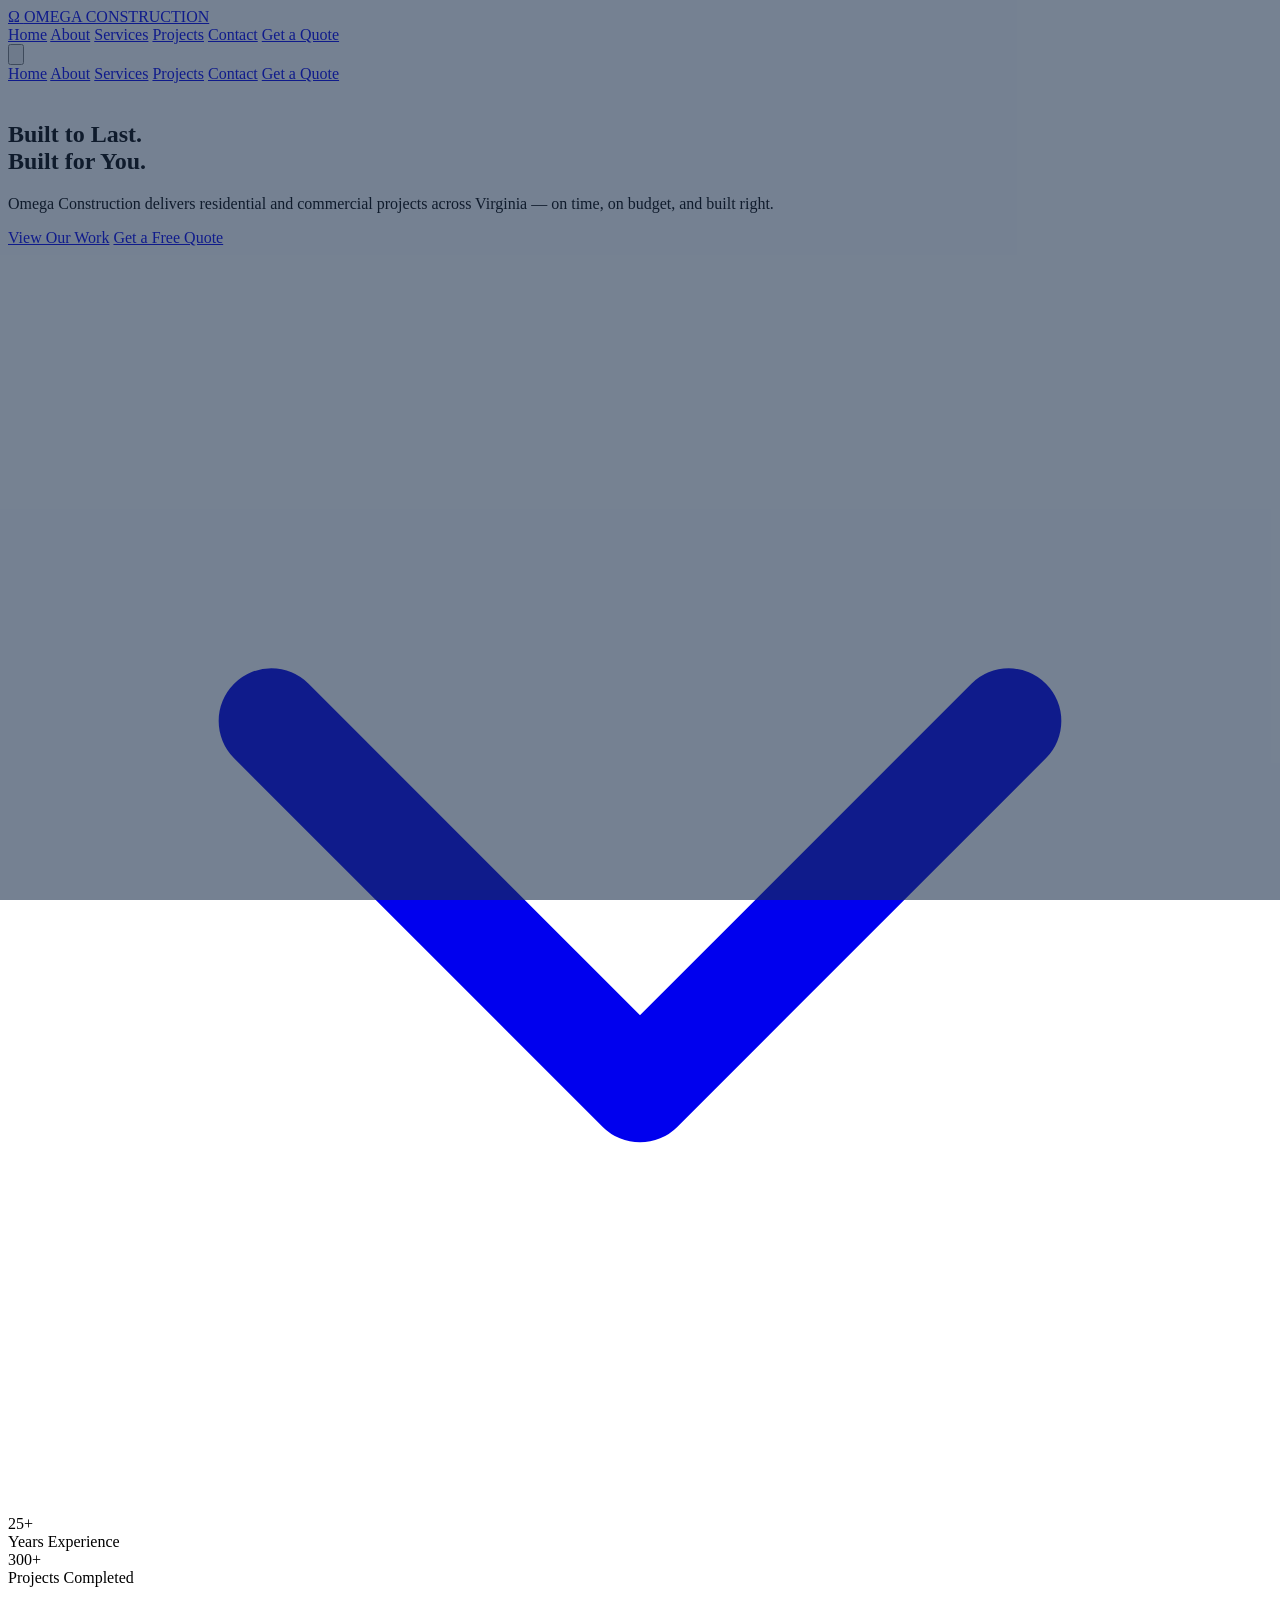
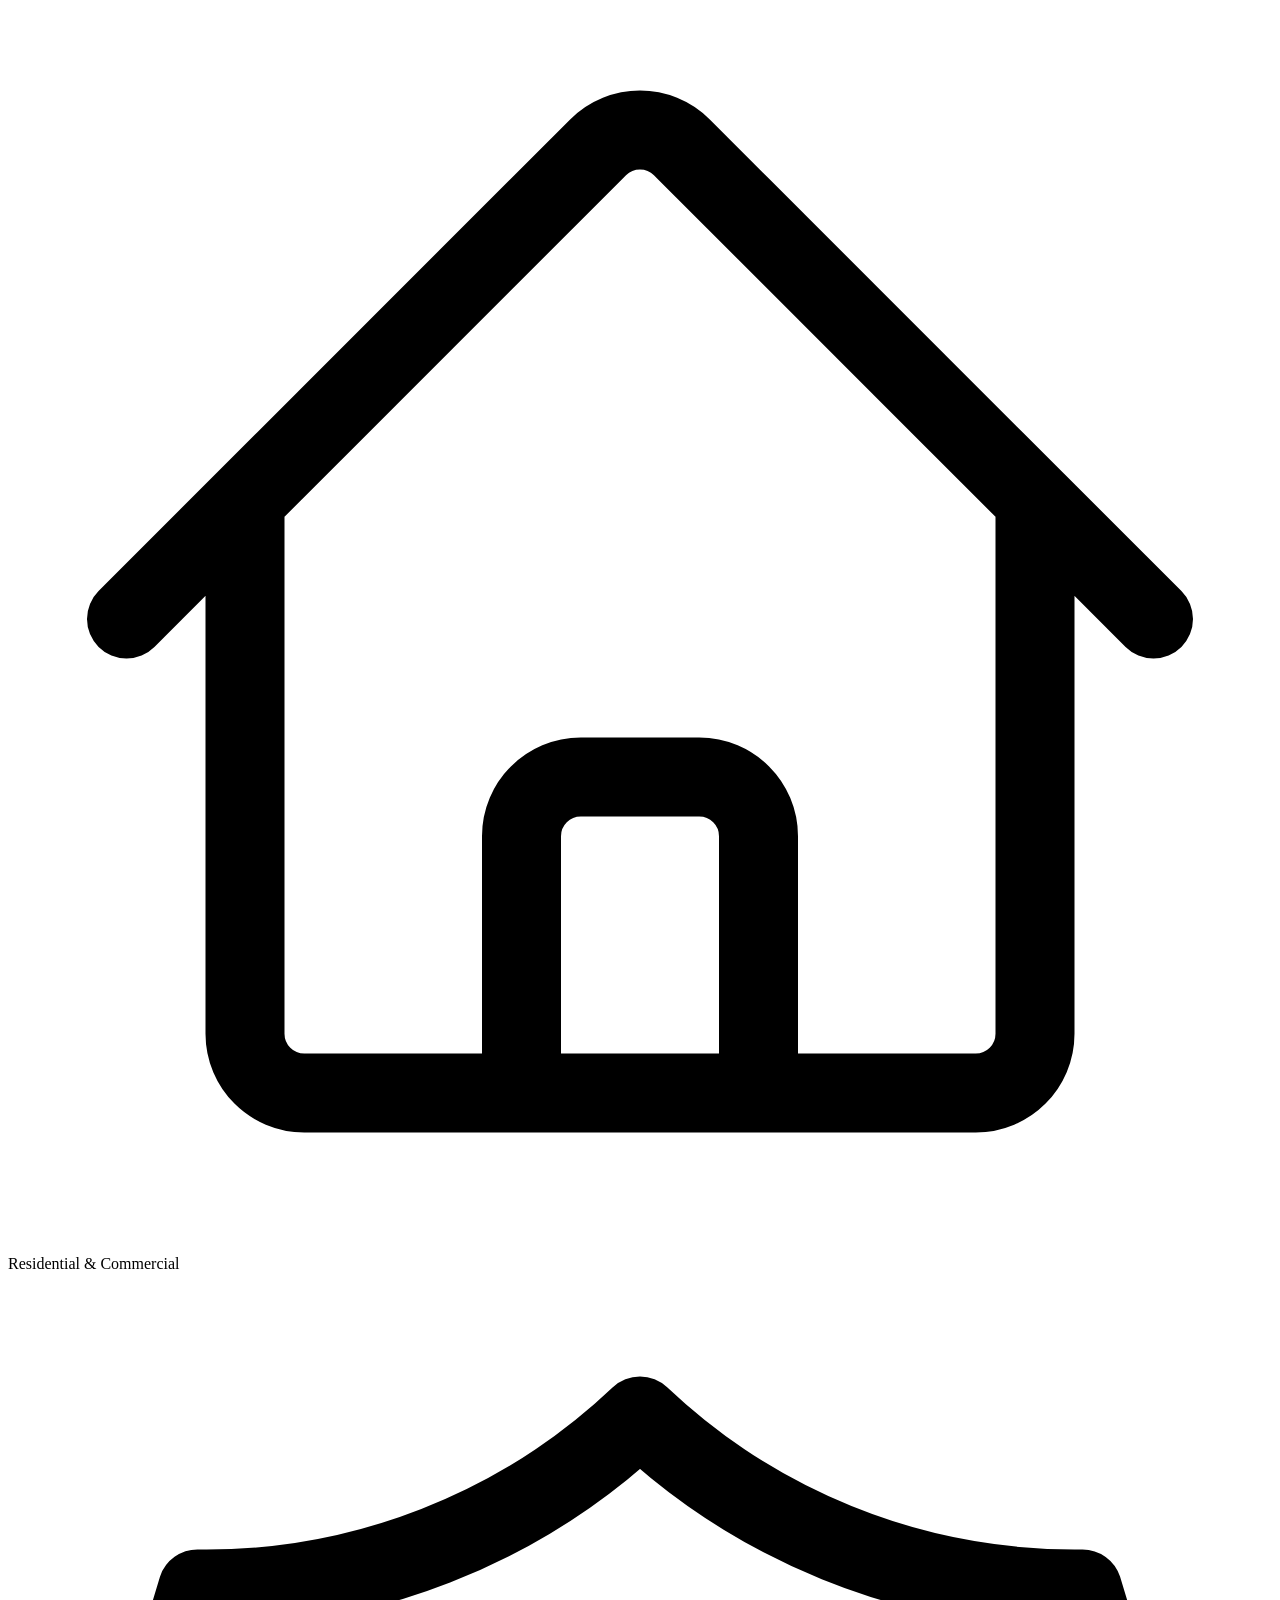
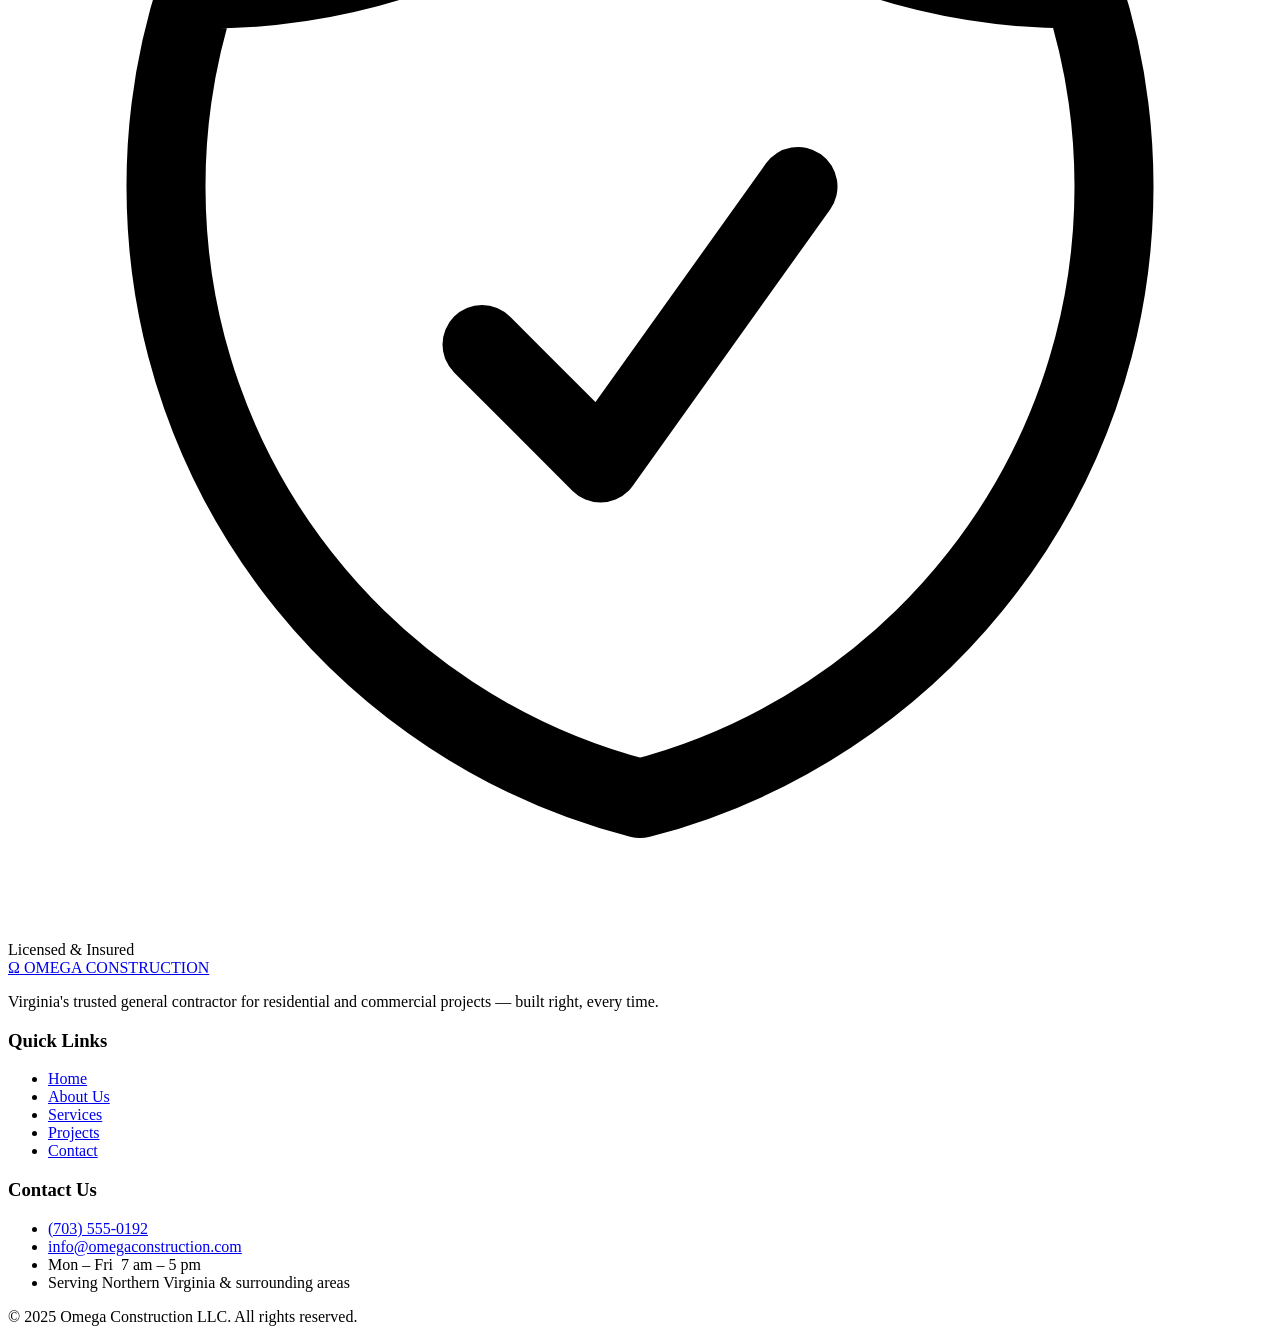
==== index.html @ 31f80aa1 "feat: US-003 - Home page Hero & Trust Bar sections" ====
<!DOCTYPE html>
<html lang="en">
<head>
  <meta charset="UTF-8" />
  <meta name="viewport" content="width=device-width, initial-scale=1.0" />
  <title>Omega Construction | Virginia's Trusted General Contractor</title>

  <!-- Google Fonts -->
  <link rel="preconnect" href="https://fonts.googleapis.com" />
  <link rel="preconnect" href="https://fonts.gstatic.com" crossorigin />
  <link
    href="https://fonts.googleapis.com/css2?family=Playfair+Display:wght@400;600;700&family=Inter:wght@300;400;500;600&display=swap"
    rel="stylesheet"
  />

  <!-- Tailwind CSS CDN with brand config -->
  <script>
    tailwind.config = {
      theme: {
        extend: {
          colors: {
            navy:  '#1A2E4A',
            amber: '#C8963E',
            cream: '#F7F4EF',
            slate: '#64748B',
          },
          fontFamily: {
            serif:  ['"Playfair Display"', 'Georgia', 'serif'],
            sans:   ['Inter', 'system-ui', 'sans-serif'],
          },
        },
      },
    };
  </script>
  <script src="https://cdn.tailwindcss.com"></script>

  <!-- Custom CSS -->
  <link rel="stylesheet" href="./assets/css/custom.css" />
</head>
<body class="font-sans text-navy bg-white">

  <!-- ═══════════════════════════════════════════════════════════ NAV ══ -->
  <nav
    id="main-nav"
    class="fixed top-0 left-0 right-0 z-50 transition-colors duration-300 bg-navy"
  >
    <div class="max-w-7xl mx-auto px-6">
      <div class="flex items-center justify-between h-16">

        <!-- Logo -->
        <a href="./index.html" class="flex items-center gap-2 text-white font-serif font-bold text-xl tracking-wide">
          <span class="text-amber text-2xl leading-none">Ω</span>
          <span>OMEGA CONSTRUCTION</span>
        </a>

        <!-- Desktop Nav Links -->
        <div class="hidden md:flex items-center gap-8">
          <a href="./index.html"    class="text-amber border-b-2 border-amber pb-0.5 font-medium text-sm uppercase tracking-wider">Home</a>
          <a href="./about.html"    class="text-white hover:text-amber transition-colors text-sm uppercase tracking-wider font-medium">About</a>
          <a href="./services.html" class="text-white hover:text-amber transition-colors text-sm uppercase tracking-wider font-medium">Services</a>
          <a href="./projects.html" class="text-white hover:text-amber transition-colors text-sm uppercase tracking-wider font-medium">Projects</a>
          <a href="./contact.html"  class="text-white hover:text-amber transition-colors text-sm uppercase tracking-wider font-medium">Contact</a>
          <a
            href="./contact.html"
            class="ml-2 bg-amber hover:bg-amber/90 text-white text-sm font-semibold uppercase tracking-wider px-5 py-2.5 rounded transition-colors"
          >Get a Quote</a>
        </div>

        <!-- Mobile Hamburger -->
        <button
          id="nav-toggle"
          class="md:hidden text-white p-2 focus:outline-none"
          aria-label="Toggle navigation"
          aria-expanded="false"
        >
          <svg class="w-6 h-6" fill="none" stroke="currentColor" stroke-width="2" viewBox="0 0 24 24">
            <path stroke-linecap="round" stroke-linejoin="round" d="M4 6h16M4 12h16M4 18h16" />
          </svg>
        </button>

      </div>
    </div>

    <!-- Mobile Menu -->
    <div id="nav-mobile-menu" class="hidden md:hidden bg-navy border-t border-white/10">
      <div class="px-6 py-4 flex flex-col gap-4">
        <a href="./index.html"    class="text-amber font-medium text-sm uppercase tracking-wider">Home</a>
        <a href="./about.html"    class="text-white hover:text-amber transition-colors text-sm uppercase tracking-wider font-medium">About</a>
        <a href="./services.html" class="text-white hover:text-amber transition-colors text-sm uppercase tracking-wider font-medium">Services</a>
        <a href="./projects.html" class="text-white hover:text-amber transition-colors text-sm uppercase tracking-wider font-medium">Projects</a>
        <a href="./contact.html"  class="text-white hover:text-amber transition-colors text-sm uppercase tracking-wider font-medium">Contact</a>
        <a
          href="./contact.html"
          class="bg-amber hover:bg-amber/90 text-white text-sm font-semibold uppercase tracking-wider px-5 py-2.5 rounded text-center transition-colors"
        >Get a Quote</a>
      </div>
    </div>
  </nav>
  <!-- ══════════════════════════════════════════════════ END NAV ══════ -->


  <!-- ══════════════════════════════════════════════════ MAIN ═════════ -->
  <main>

    <!-- ═══════════════════════════════════════════════════ HERO ═══════ -->
    <section class="relative min-h-screen flex flex-col items-center justify-center text-center overflow-hidden">

      <!-- Background Image -->
      <img
        src="https://placehold.co/1920x1080/1A2E4A/C8963E?text=Omega+Construction"
        alt=""
        aria-hidden="true"
        class="absolute inset-0 w-full h-full object-cover"
      />

      <!-- Navy overlay at 60% -->
      <div class="hero-overlay"></div>

      <!-- Hero Content -->
      <div class="relative z-10 max-w-4xl mx-auto px-6 py-20 pt-32">
        <h1 class="font-serif text-5xl md:text-7xl font-bold text-white leading-tight mb-6">
          Built to Last.<br />Built for You.
        </h1>
        <p class="text-white/80 text-lg md:text-xl max-w-2xl mx-auto mb-10 font-sans leading-relaxed">
          Omega Construction delivers residential and commercial projects across Virginia — on time, on budget, and built right.
        </p>

        <!-- CTA Buttons -->
        <div class="flex flex-col sm:flex-row items-center justify-center gap-4">
          <a
            href="./projects.html"
            class="bg-amber hover:bg-amber/90 text-white font-semibold uppercase tracking-wider text-sm px-8 py-3.5 rounded transition-colors w-full sm:w-auto"
          >View Our Work</a>
          <a
            href="./contact.html"
            class="border-2 border-white text-white hover:bg-white hover:text-navy font-semibold uppercase tracking-wider text-sm px-8 py-3.5 rounded transition-colors w-full sm:w-auto"
          >Get a Free Quote</a>
        </div>
      </div>

      <!-- Animated scroll-down chevron -->
      <div class="absolute bottom-8 left-1/2 -translate-x-1/2 z-10 animate-bounce">
        <a href="#trust-bar" aria-label="Scroll down">
          <svg class="w-8 h-8 text-white/70" fill="none" stroke="currentColor" stroke-width="2" viewBox="0 0 24 24">
            <path stroke-linecap="round" stroke-linejoin="round" d="M19 9l-7 7-7-7" />
          </svg>
        </a>
      </div>
    </section>
    <!-- ════════════════════════════════════════════════ END HERO ══════ -->


    <!-- ═══════════════════════════════════════════ TRUST BAR ══════════ -->
    <section id="trust-bar" class="bg-cream py-14">
      <div class="max-w-7xl mx-auto px-6">
        <div class="grid grid-cols-2 md:grid-cols-4 gap-8 text-center">

          <!-- Stat 1 -->
          <div>
            <div class="text-amber font-serif font-bold text-4xl md:text-5xl mb-2">25+</div>
            <div class="text-slate text-sm uppercase tracking-wider font-medium">Years Experience</div>
          </div>

          <!-- Stat 2 -->
          <div>
            <div class="text-amber font-serif font-bold text-4xl md:text-5xl mb-2">300+</div>
            <div class="text-slate text-sm uppercase tracking-wider font-medium">Projects Completed</div>
          </div>

          <!-- Stat 3 -->
          <div>
            <div class="text-amber font-serif font-bold text-4xl md:text-5xl mb-2">
              <svg class="w-10 h-10 mx-auto" fill="none" stroke="currentColor" stroke-width="1.5" viewBox="0 0 24 24">
                <path stroke-linecap="round" stroke-linejoin="round" d="M2.25 12l8.954-8.955c.44-.439 1.152-.439 1.591 0L21.75 12M4.5 9.75v10.125c0 .621.504 1.125 1.125 1.125H9.75v-4.875c0-.621.504-1.125 1.125-1.125h2.25c.621 0 1.125.504 1.125 1.125V21h4.125c.621 0 1.125-.504 1.125-1.125V9.75M8.25 21h8.25" />
              </svg>
            </div>
            <div class="text-slate text-sm uppercase tracking-wider font-medium">Residential &amp; Commercial</div>
          </div>

          <!-- Stat 4 -->
          <div>
            <div class="text-amber font-serif font-bold text-4xl md:text-5xl mb-2">
              <svg class="w-10 h-10 mx-auto" fill="none" stroke="currentColor" stroke-width="1.5" viewBox="0 0 24 24">
                <path stroke-linecap="round" stroke-linejoin="round" d="M9 12.75L11.25 15 15 9.75m-3-7.036A11.959 11.959 0 013.598 6 11.99 11.99 0 003 9.749c0 5.592 3.824 10.29 9 11.623 5.176-1.332 9-6.03 9-11.622 0-1.31-.21-2.571-.598-3.751h-.152c-3.196 0-6.1-1.248-8.25-3.285z" />
              </svg>
            </div>
            <div class="text-slate text-sm uppercase tracking-wider font-medium">Licensed &amp; Insured</div>
          </div>

        </div>
      </div>
    </section>
    <!-- ══════════════════════════════════════════ END TRUST BAR ═══════ -->


    <!-- Home page sections US-004 and US-005 will be added here -->

  </main>
  <!-- ══════════════════════════════════════════════════════════════════ -->


  <!-- ════════════════════════════════════════════════════ FOOTER ═════ -->
  <footer class="bg-navy text-white">
    <div class="max-w-7xl mx-auto px-6 py-16">

      <!-- 3-column grid -->
      <div class="grid grid-cols-1 md:grid-cols-3 gap-10">

        <!-- Column 1 — Logo & Tagline -->
        <div>
          <a href="./index.html" class="flex items-center gap-2 font-serif font-bold text-xl tracking-wide mb-3">
            <span class="text-amber text-2xl leading-none">Ω</span>
            <span>OMEGA CONSTRUCTION</span>
          </a>
          <p class="text-white/60 text-sm leading-relaxed">
            Virginia's trusted general contractor for residential and commercial projects — built right, every time.
          </p>
        </div>

        <!-- Column 2 — Quick Links -->
        <div>
          <h3 class="text-amber font-semibold text-sm uppercase tracking-wider mb-4">Quick Links</h3>
          <ul class="space-y-2 text-sm">
            <li><a href="./index.html"    class="text-white/70 hover:text-amber transition-colors">Home</a></li>
            <li><a href="./about.html"    class="text-white/70 hover:text-amber transition-colors">About Us</a></li>
            <li><a href="./services.html" class="text-white/70 hover:text-amber transition-colors">Services</a></li>
            <li><a href="./projects.html" class="text-white/70 hover:text-amber transition-colors">Projects</a></li>
            <li><a href="./contact.html"  class="text-white/70 hover:text-amber transition-colors">Contact</a></li>
          </ul>
        </div>

        <!-- Column 3 — Contact Details -->
        <div>
          <h3 class="text-amber font-semibold text-sm uppercase tracking-wider mb-4">Contact Us</h3>
          <ul class="space-y-2 text-sm text-white/70">
            <li>
              <a href="tel:+17035550192" class="hover:text-amber transition-colors">(703) 555-0192</a>
            </li>
            <li>
              <a href="mailto:info@omegaconstruction.com" class="hover:text-amber transition-colors">info@omegaconstruction.com</a>
            </li>
            <li class="pt-1">Mon – Fri &nbsp;7 am – 5 pm</li>
            <li>Serving Northern Virginia &amp; surrounding areas</li>
          </ul>
        </div>

      </div>

      <!-- Copyright -->
      <div class="mt-12 border-t border-white/10 pt-6 text-center text-white/40 text-xs">
        &copy; 2025 Omega Construction LLC. All rights reserved.
      </div>

    </div>
  </footer>
  <!-- ══════════════════════════════════════════════════ END FOOTER ══ -->

  <!-- Main JS -->
  <script src="./assets/js/main.js"></script>
</body>
</html>
---- assets/css/custom.css ----
/* Omega Construction — Custom CSS */

/* Smooth scrolling */
html {
  scroll-behavior: smooth;
}

/* Hero overlay utility */
.hero-overlay {
  position: absolute;
  inset: 0;
  background-color: rgba(26, 46, 74, 0.6); /* navy at 60% */
}

/* Transition defaults */
*,
*::before,
*::after {
  transition-timing-function: cubic-bezier(0.4, 0, 0.2, 1);
  transition-duration: 150ms;
}

/* Override transitions on elements that should not animate by default */
[class*="transition-none"] {
  transition: none !important;
}
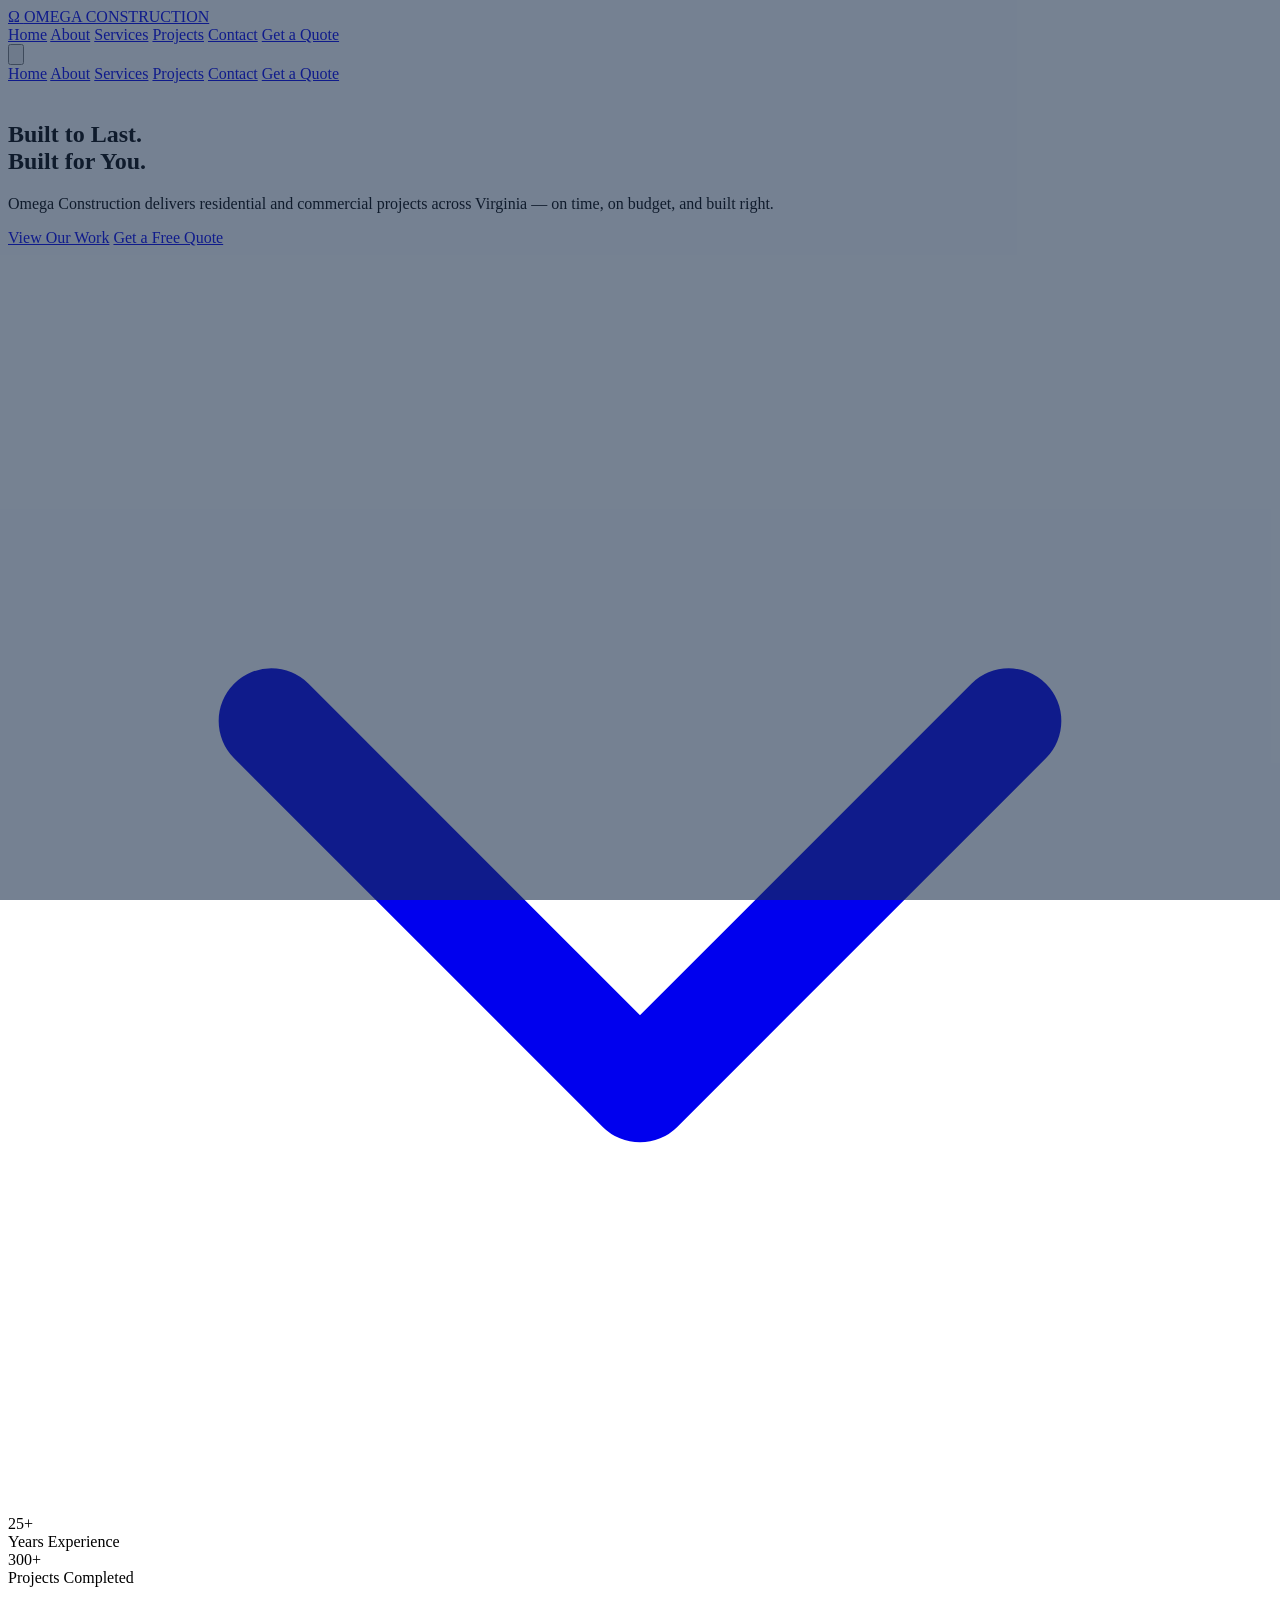
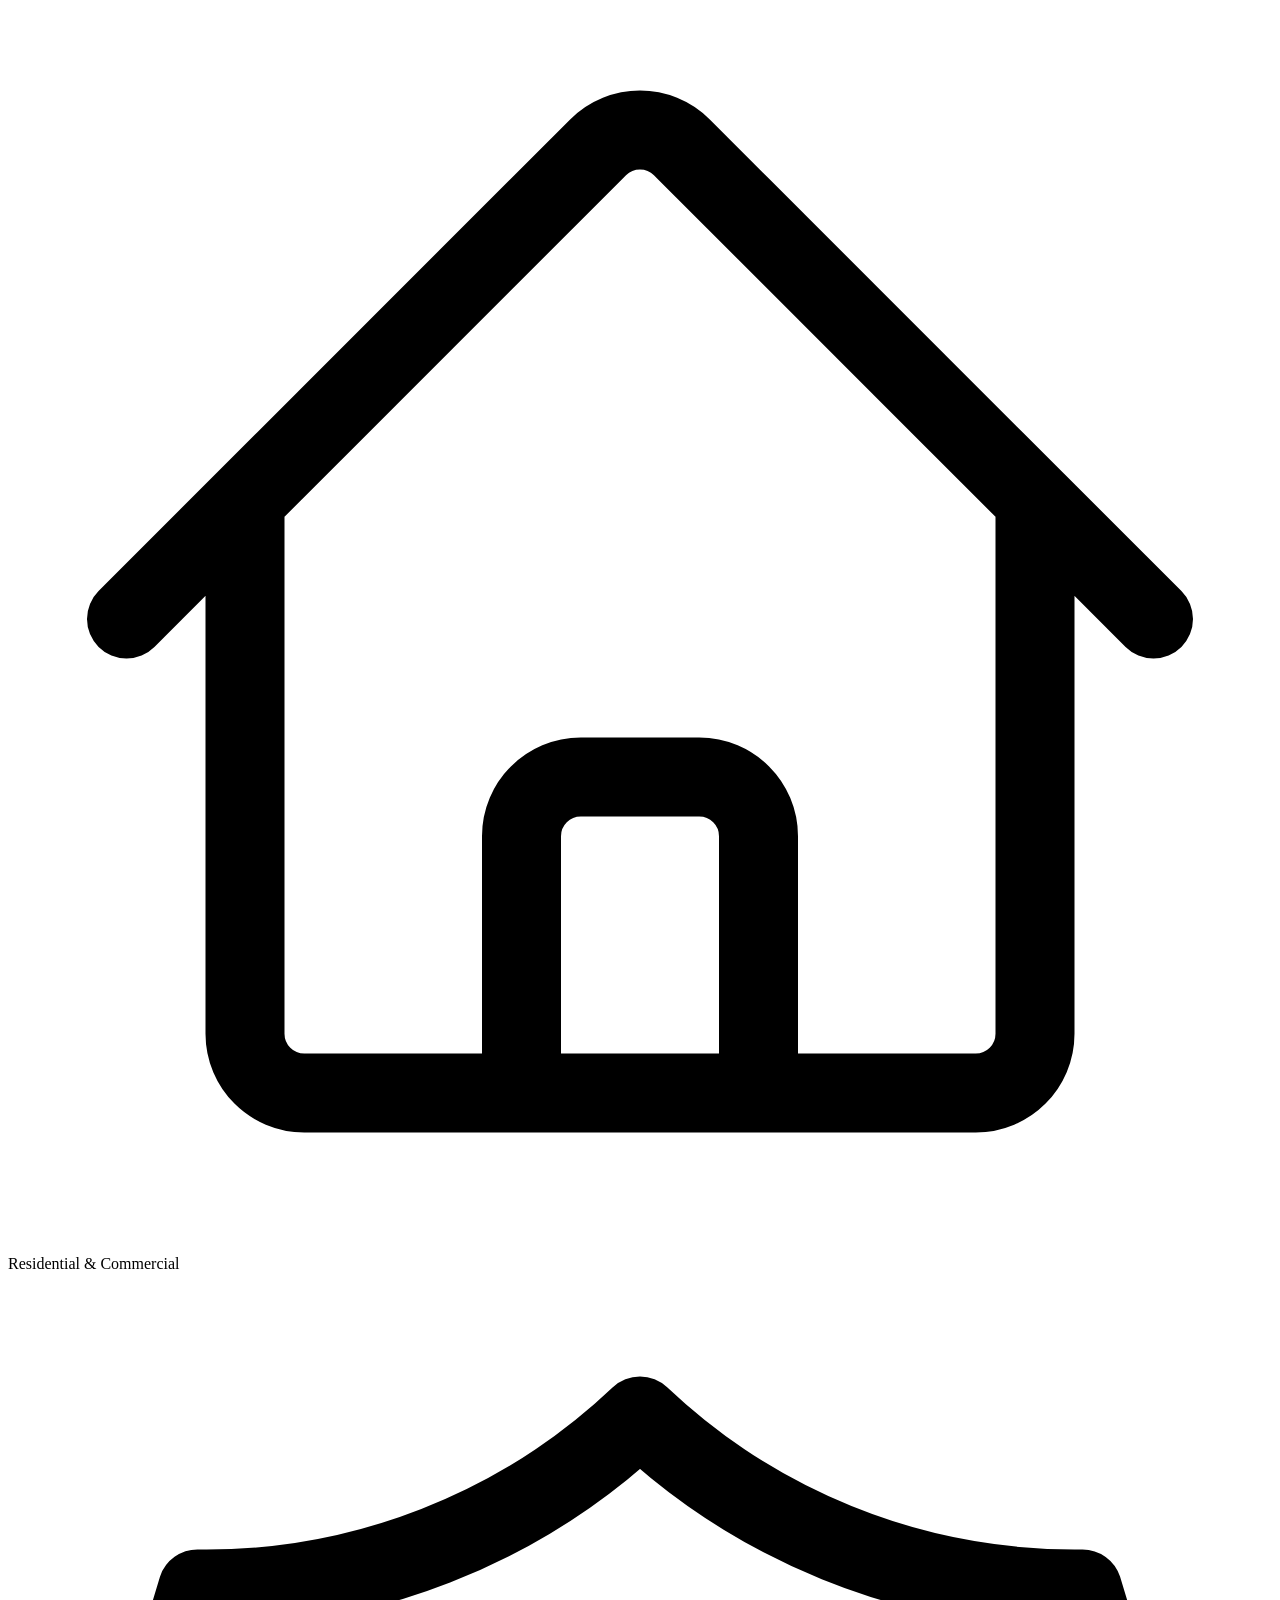
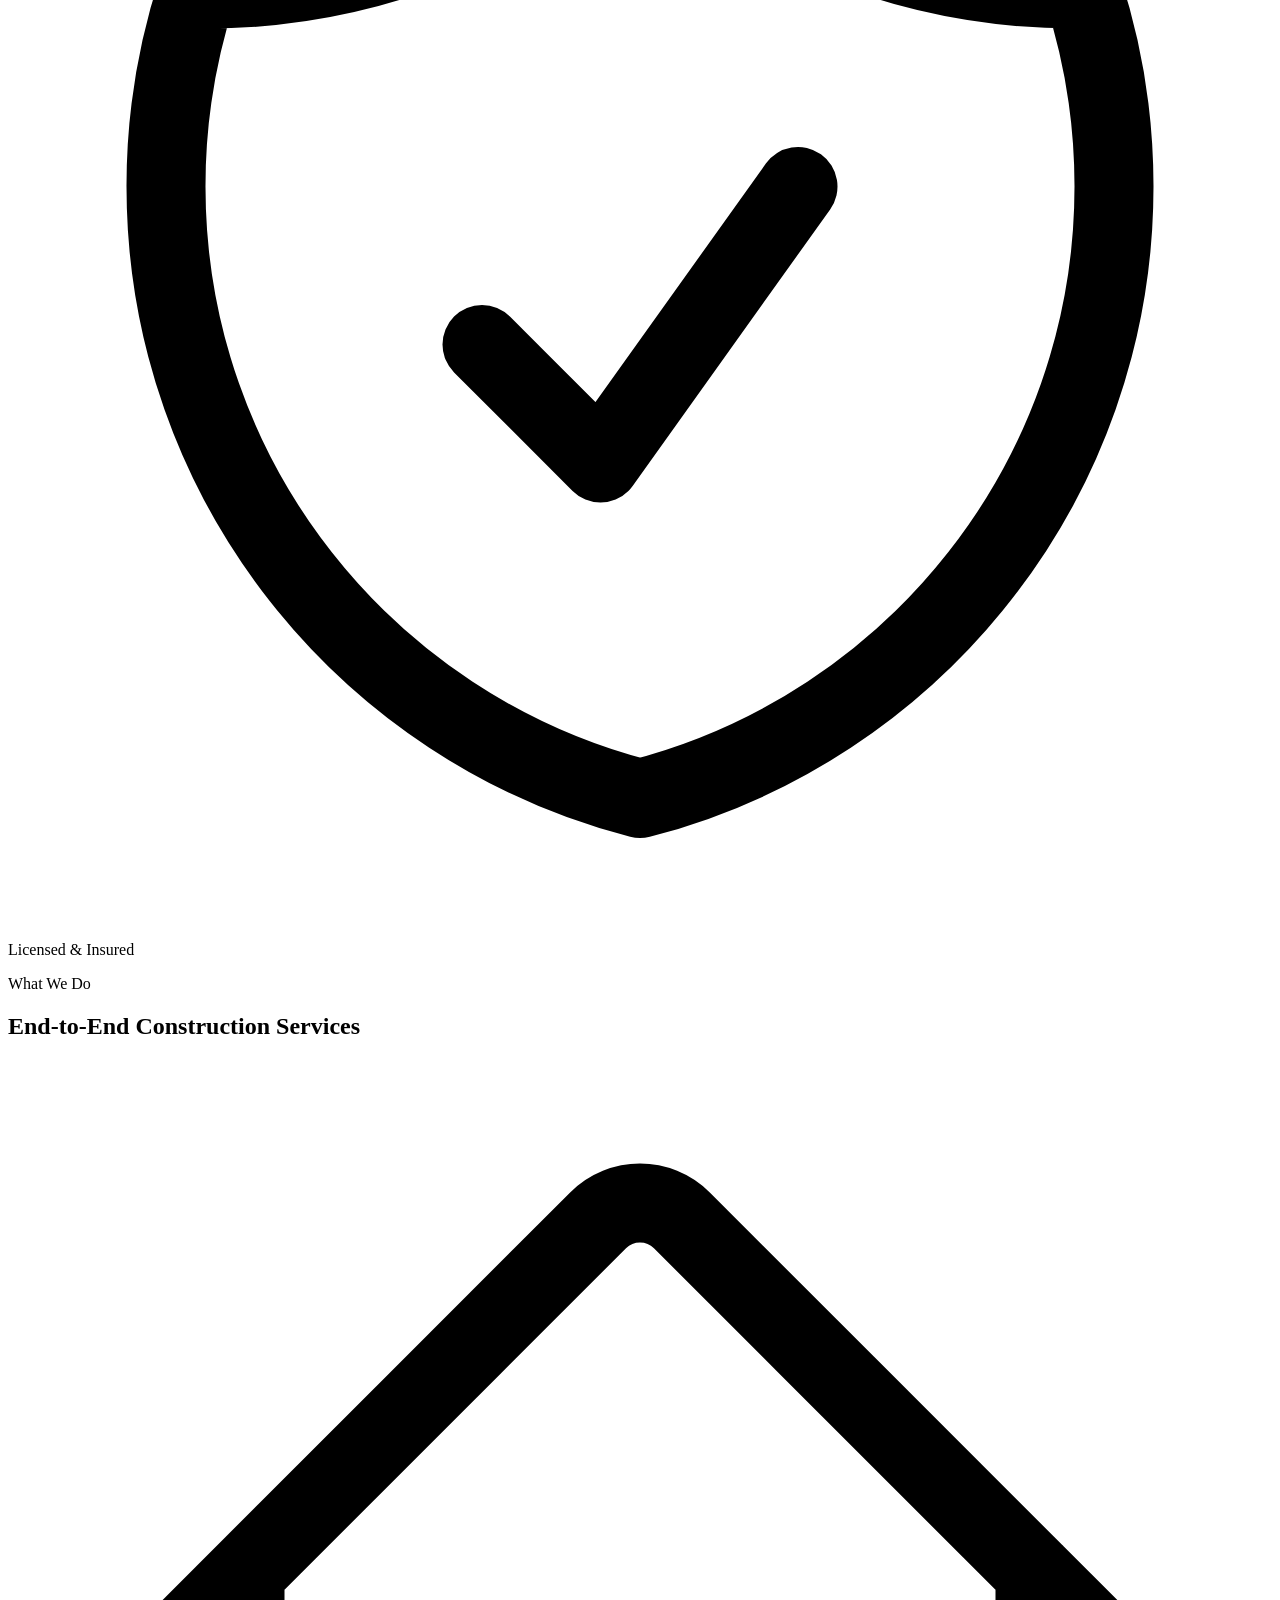
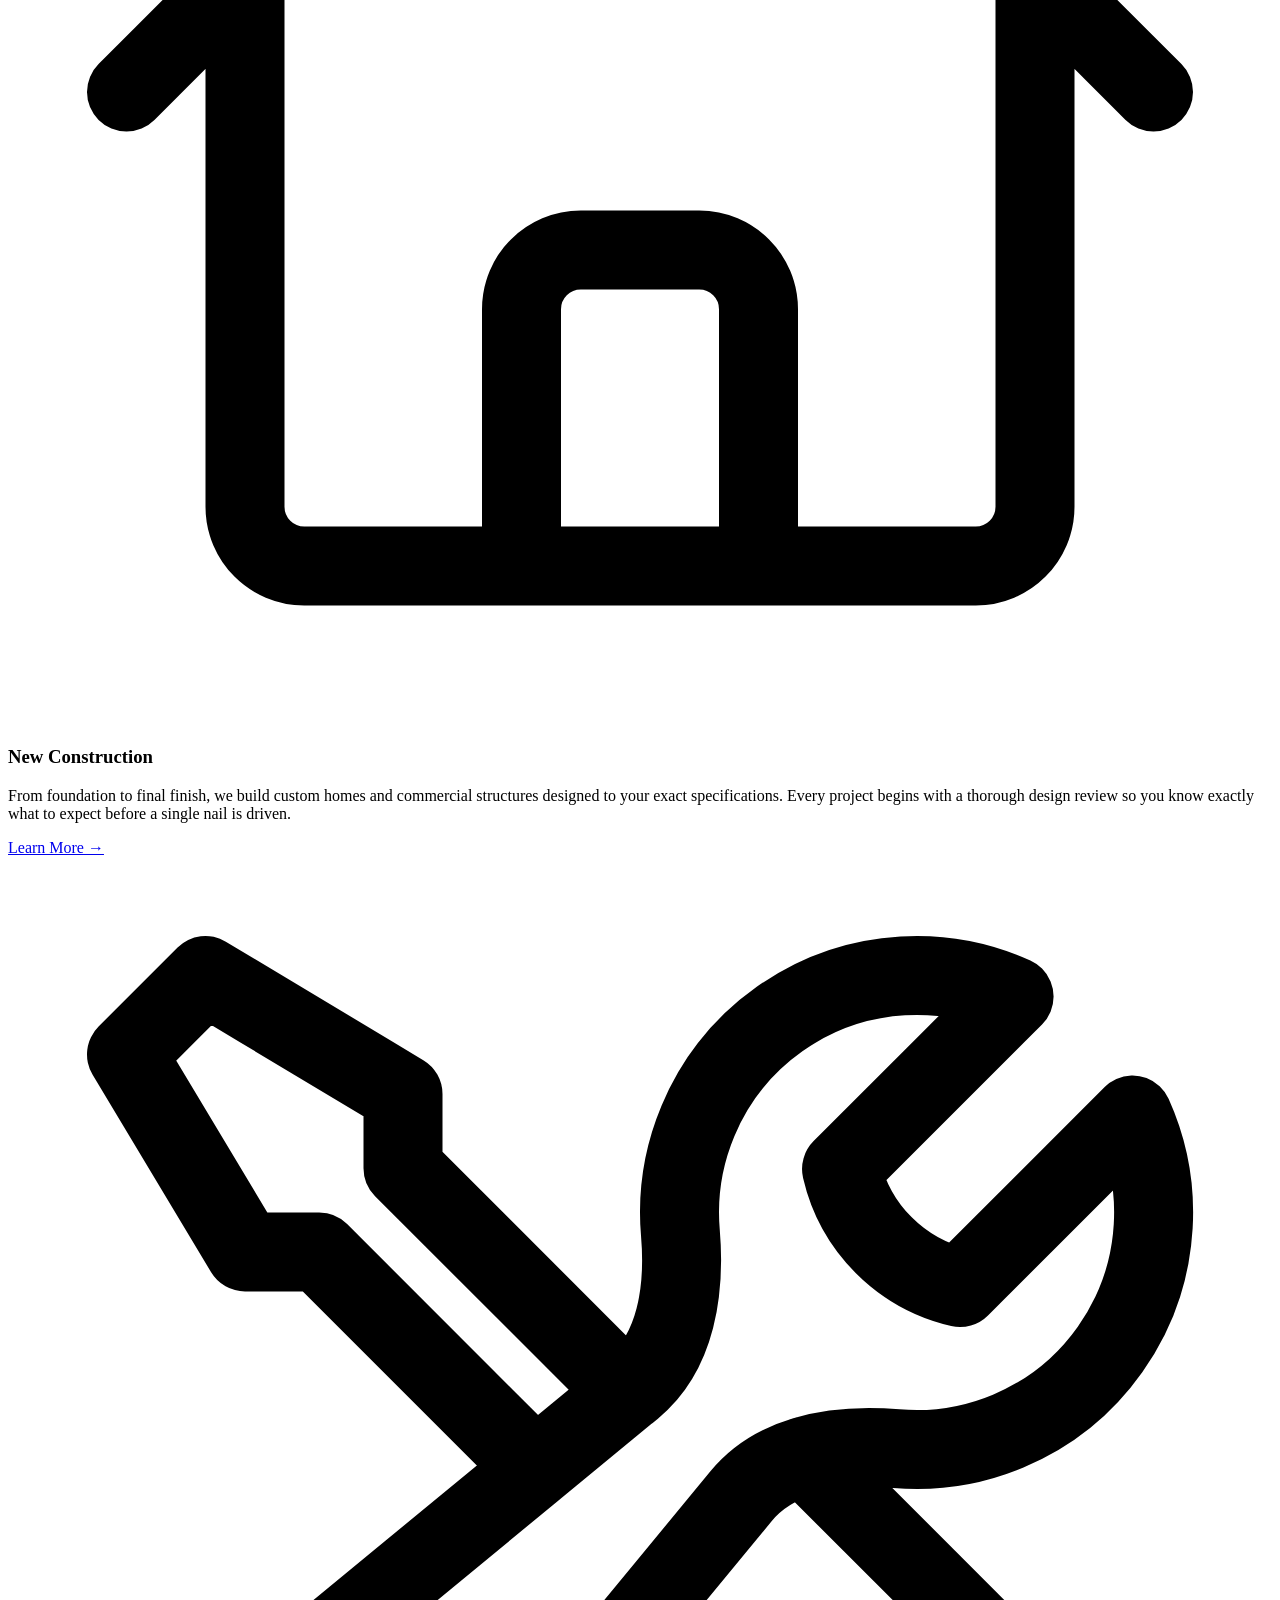
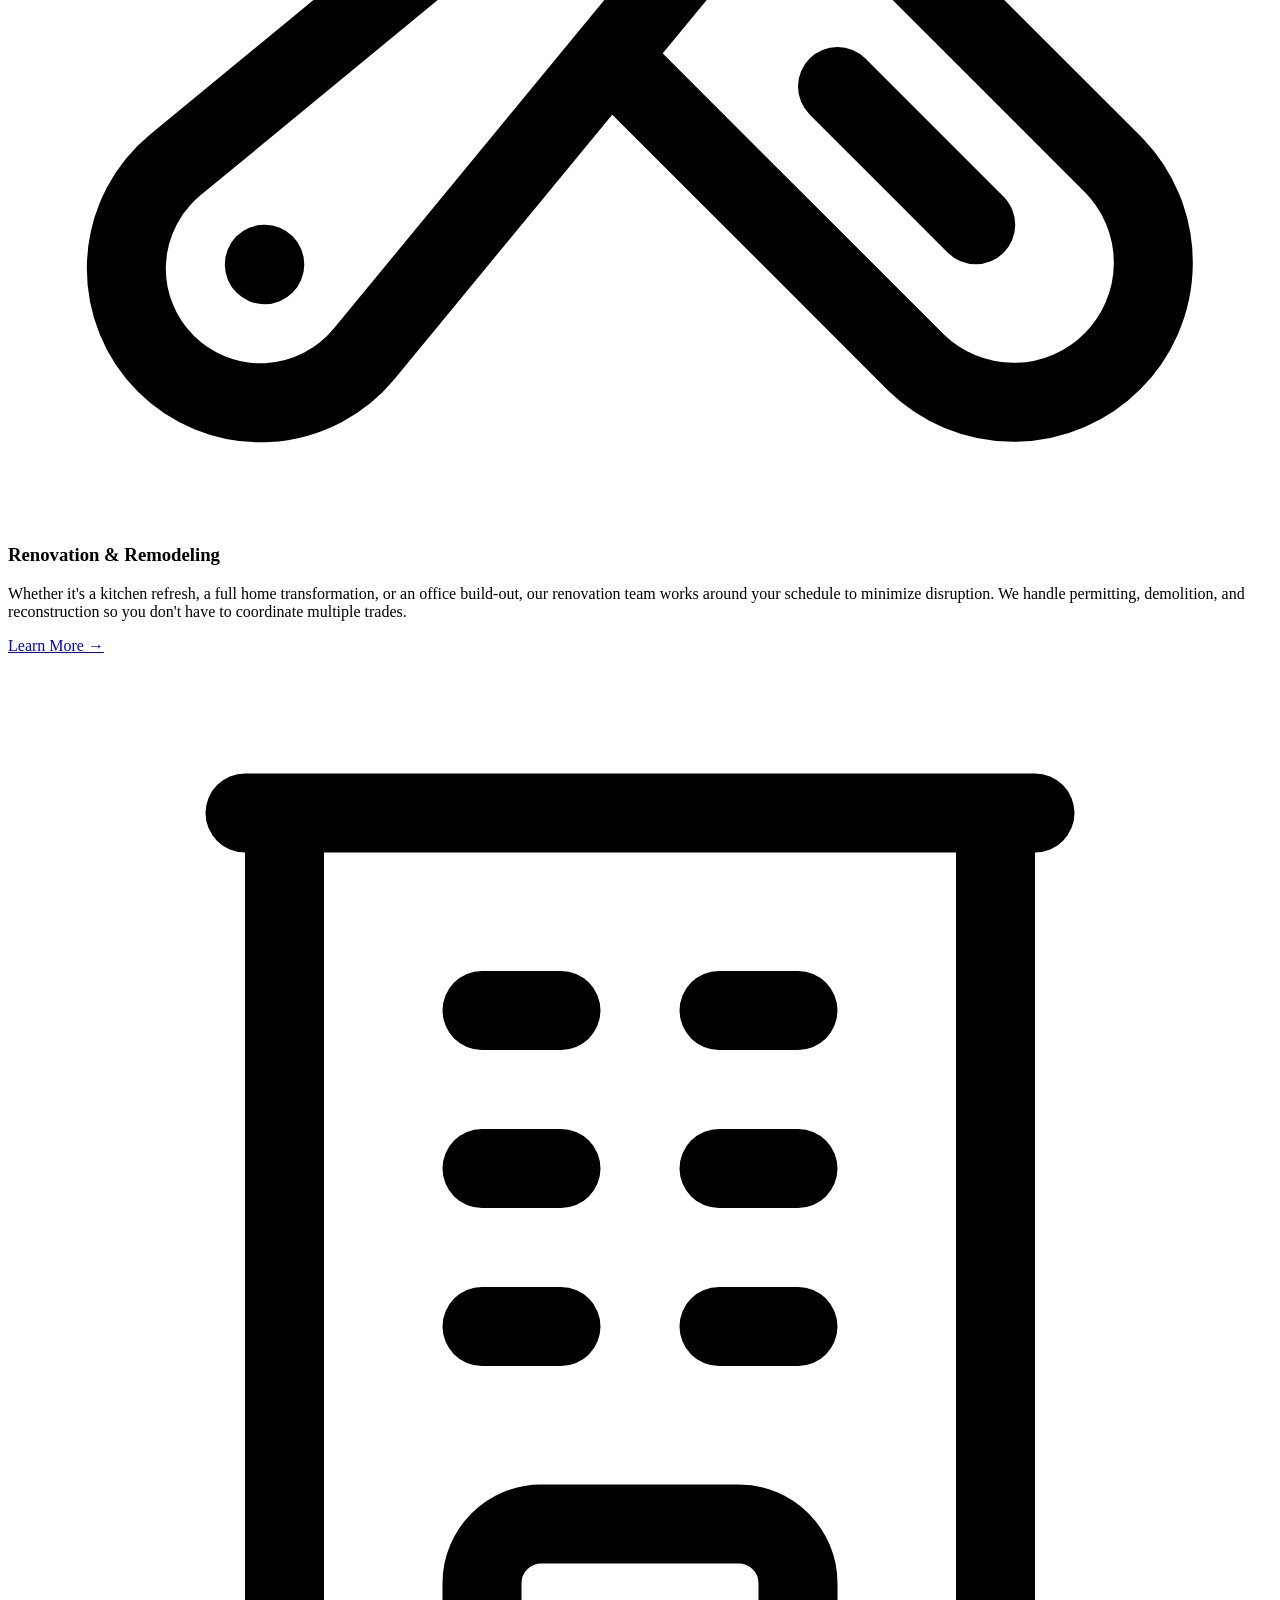
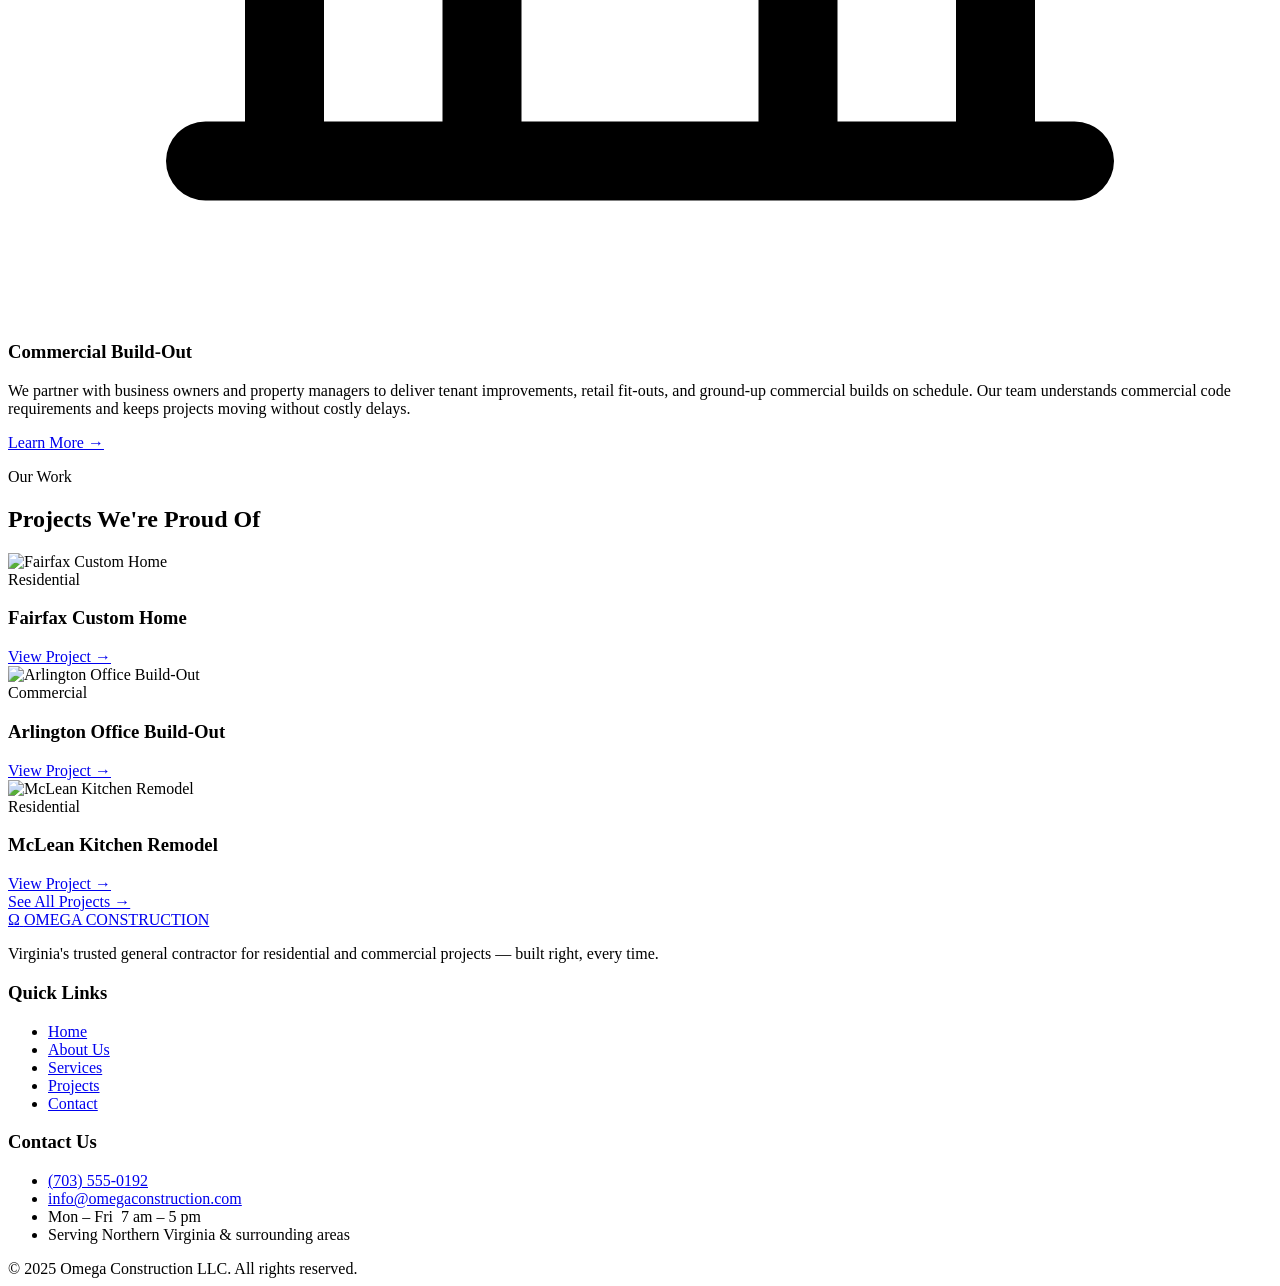
==== commit c0264321: "feat: US-004 - Home page Services Overview & Featured Projects sections" ====
--- a/index.html
+++ b/index.html
@@ -193,7 +193,158 @@
     <!-- ══════════════════════════════════════════ END TRUST BAR ═══════ -->
 
 
-    <!-- Home page sections US-004 and US-005 will be added here -->
+    <!-- ═════════════════════════════════ SERVICES OVERVIEW ═══════════ -->
+    <section class="py-20 bg-white">
+      <div class="max-w-7xl mx-auto px-6">
+
+        <!-- Section header -->
+        <div class="text-center mb-14">
+          <p class="text-amber font-semibold text-sm uppercase tracking-widest mb-3">What We Do</p>
+          <h2 class="font-serif text-4xl md:text-5xl font-bold text-navy">End-to-End Construction Services</h2>
+        </div>
+
+        <!-- 3-column card grid -->
+        <div class="grid grid-cols-1 md:grid-cols-3 gap-8">
+
+          <!-- Card 1 — New Construction -->
+          <div class="bg-cream rounded-lg p-8 flex flex-col">
+            <!-- Icon -->
+            <div class="mb-5 text-amber">
+              <svg class="w-10 h-10" fill="none" stroke="currentColor" stroke-width="1.5" viewBox="0 0 24 24">
+                <path stroke-linecap="round" stroke-linejoin="round" d="M2.25 12l8.954-8.955c.44-.439 1.152-.439 1.591 0L21.75 12M4.5 9.75v10.125c0 .621.504 1.125 1.125 1.125H9.75v-4.875c0-.621.504-1.125 1.125-1.125h2.25c.621 0 1.125.504 1.125 1.125V21h4.125c.621 0 1.125-.504 1.125-1.125V9.75M8.25 21h8.25" />
+              </svg>
+            </div>
+            <h3 class="font-serif text-2xl font-bold text-navy mb-3">New Construction</h3>
+            <p class="text-slate leading-relaxed flex-1">
+              From foundation to final finish, we build custom homes and commercial structures designed to your exact specifications. Every project begins with a thorough design review so you know exactly what to expect before a single nail is driven.
+            </p>
+            <a href="./services.html" class="mt-6 inline-flex items-center text-amber font-semibold hover:text-amber/80 transition-colors">
+              Learn More &rarr;
+            </a>
+          </div>
+
+          <!-- Card 2 — Renovation & Remodeling -->
+          <div class="bg-cream rounded-lg p-8 flex flex-col">
+            <!-- Icon -->
+            <div class="mb-5 text-amber">
+              <svg class="w-10 h-10" fill="none" stroke="currentColor" stroke-width="1.5" viewBox="0 0 24 24">
+                <path stroke-linecap="round" stroke-linejoin="round" d="M11.42 15.17L17.25 21A2.652 2.652 0 0021 17.25l-5.877-5.877M11.42 15.17l2.496-3.03c.317-.384.74-.626 1.208-.766M11.42 15.17l-4.655 5.653a2.548 2.548 0 11-3.586-3.586l6.837-5.63m5.108-.233c.55-.164 1.163-.188 1.743-.14a4.5 4.5 0 004.486-6.336l-3.276 3.277a3.004 3.004 0 01-2.25-2.25l3.276-3.276a4.5 4.5 0 00-6.336 4.486c.091 1.076-.071 2.264-.904 2.95l-.102.085m-1.745 1.437L5.909 7.5H4.5L2.25 3.75l1.5-1.5L7.5 4.5v1.409l4.26 4.26m-1.745 1.437l1.745-1.437m6.615 8.206L15.75 15.75M4.867 19.125h.008v.008h-.008v-.008z" />
+              </svg>
+            </div>
+            <h3 class="font-serif text-2xl font-bold text-navy mb-3">Renovation &amp; Remodeling</h3>
+            <p class="text-slate leading-relaxed flex-1">
+              Whether it's a kitchen refresh, a full home transformation, or an office build-out, our renovation team works around your schedule to minimize disruption. We handle permitting, demolition, and reconstruction so you don't have to coordinate multiple trades.
+            </p>
+            <a href="./services.html" class="mt-6 inline-flex items-center text-amber font-semibold hover:text-amber/80 transition-colors">
+              Learn More &rarr;
+            </a>
+          </div>
+
+          <!-- Card 3 — Commercial Build-Out -->
+          <div class="bg-cream rounded-lg p-8 flex flex-col">
+            <!-- Icon -->
+            <div class="mb-5 text-amber">
+              <svg class="w-10 h-10" fill="none" stroke="currentColor" stroke-width="1.5" viewBox="0 0 24 24">
+                <path stroke-linecap="round" stroke-linejoin="round" d="M3.75 21h16.5M4.5 3h15M5.25 3v18m13.5-18v18M9 6.75h1.5m-1.5 3h1.5m-1.5 3h1.5m3-6H15m-1.5 3H15m-1.5 3H15M9 21v-3.375c0-.621.504-1.125 1.125-1.125h3.75c.621 0 1.125.504 1.125 1.125V21" />
+              </svg>
+            </div>
+            <h3 class="font-serif text-2xl font-bold text-navy mb-3">Commercial Build-Out</h3>
+            <p class="text-slate leading-relaxed flex-1">
+              We partner with business owners and property managers to deliver tenant improvements, retail fit-outs, and ground-up commercial builds on schedule. Our team understands commercial code requirements and keeps projects moving without costly delays.
+            </p>
+            <a href="./services.html" class="mt-6 inline-flex items-center text-amber font-semibold hover:text-amber/80 transition-colors">
+              Learn More &rarr;
+            </a>
+          </div>
+
+        </div>
+      </div>
+    </section>
+    <!-- ══════════════════════════════════ END SERVICES OVERVIEW ════════ -->
+
+
+    <!-- ═════════════════════════════════ FEATURED PROJECTS ════════════ -->
+    <section class="py-20 bg-white border-t border-cream">
+      <div class="max-w-7xl mx-auto px-6">
+
+        <!-- Section header -->
+        <div class="text-center mb-14">
+          <p class="text-amber font-semibold text-sm uppercase tracking-widest mb-3">Our Work</p>
+          <h2 class="font-serif text-4xl md:text-5xl font-bold text-navy">Projects We're Proud Of</h2>
+        </div>
+
+        <!-- 3 project cards -->
+        <div class="grid grid-cols-1 md:grid-cols-3 gap-8">
+
+          <!-- Project 1 -->
+          <div class="rounded-lg overflow-hidden shadow-md group">
+            <div class="relative overflow-hidden">
+              <img
+                src="https://placehold.co/1200x800/1A2E4A/F7F4EF?text=Fairfax+Custom+Home"
+                alt="Fairfax Custom Home"
+                class="w-full h-56 object-cover group-hover:scale-105 transition-transform duration-500"
+              />
+            </div>
+            <div class="p-6 bg-white">
+              <span class="inline-block text-xs font-semibold uppercase tracking-widest text-amber mb-2">Residential</span>
+              <h3 class="font-serif text-xl font-bold text-navy mb-3">Fairfax Custom Home</h3>
+              <a href="./projects.html" class="inline-flex items-center text-sm font-semibold text-navy hover:text-amber transition-colors">
+                View Project &rarr;
+              </a>
+            </div>
+          </div>
+
+          <!-- Project 2 -->
+          <div class="rounded-lg overflow-hidden shadow-md group">
+            <div class="relative overflow-hidden">
+              <img
+                src="https://placehold.co/1200x800/C8963E/1A2E4A?text=Arlington+Office+Build-Out"
+                alt="Arlington Office Build-Out"
+                class="w-full h-56 object-cover group-hover:scale-105 transition-transform duration-500"
+              />
+            </div>
+            <div class="p-6 bg-white">
+              <span class="inline-block text-xs font-semibold uppercase tracking-widest text-amber mb-2">Commercial</span>
+              <h3 class="font-serif text-xl font-bold text-navy mb-3">Arlington Office Build-Out</h3>
+              <a href="./projects.html" class="inline-flex items-center text-sm font-semibold text-navy hover:text-amber transition-colors">
+                View Project &rarr;
+              </a>
+            </div>
+          </div>
+
+          <!-- Project 3 -->
+          <div class="rounded-lg overflow-hidden shadow-md group">
+            <div class="relative overflow-hidden">
+              <img
+                src="https://placehold.co/1200x800/64748B/F7F4EF?text=McLean+Kitchen+Remodel"
+                alt="McLean Kitchen Remodel"
+                class="w-full h-56 object-cover group-hover:scale-105 transition-transform duration-500"
+              />
+            </div>
+            <div class="p-6 bg-white">
+              <span class="inline-block text-xs font-semibold uppercase tracking-widest text-amber mb-2">Residential</span>
+              <h3 class="font-serif text-xl font-bold text-navy mb-3">McLean Kitchen Remodel</h3>
+              <a href="./projects.html" class="inline-flex items-center text-sm font-semibold text-navy hover:text-amber transition-colors">
+                View Project &rarr;
+              </a>
+            </div>
+          </div>
+
+        </div>
+
+        <!-- See All Projects link -->
+        <div class="text-center mt-12">
+          <a href="./projects.html" class="text-amber font-semibold hover:text-amber/80 transition-colors text-lg">
+            See All Projects &rarr;
+          </a>
+        </div>
+
+      </div>
+    </section>
+    <!-- ══════════════════════════════════ END FEATURED PROJECTS ════════ -->
+
+
+    <!-- Home page section US-005 will be added here -->
 
   </main>
   <!-- ══════════════════════════════════════════════════════════════════ -->
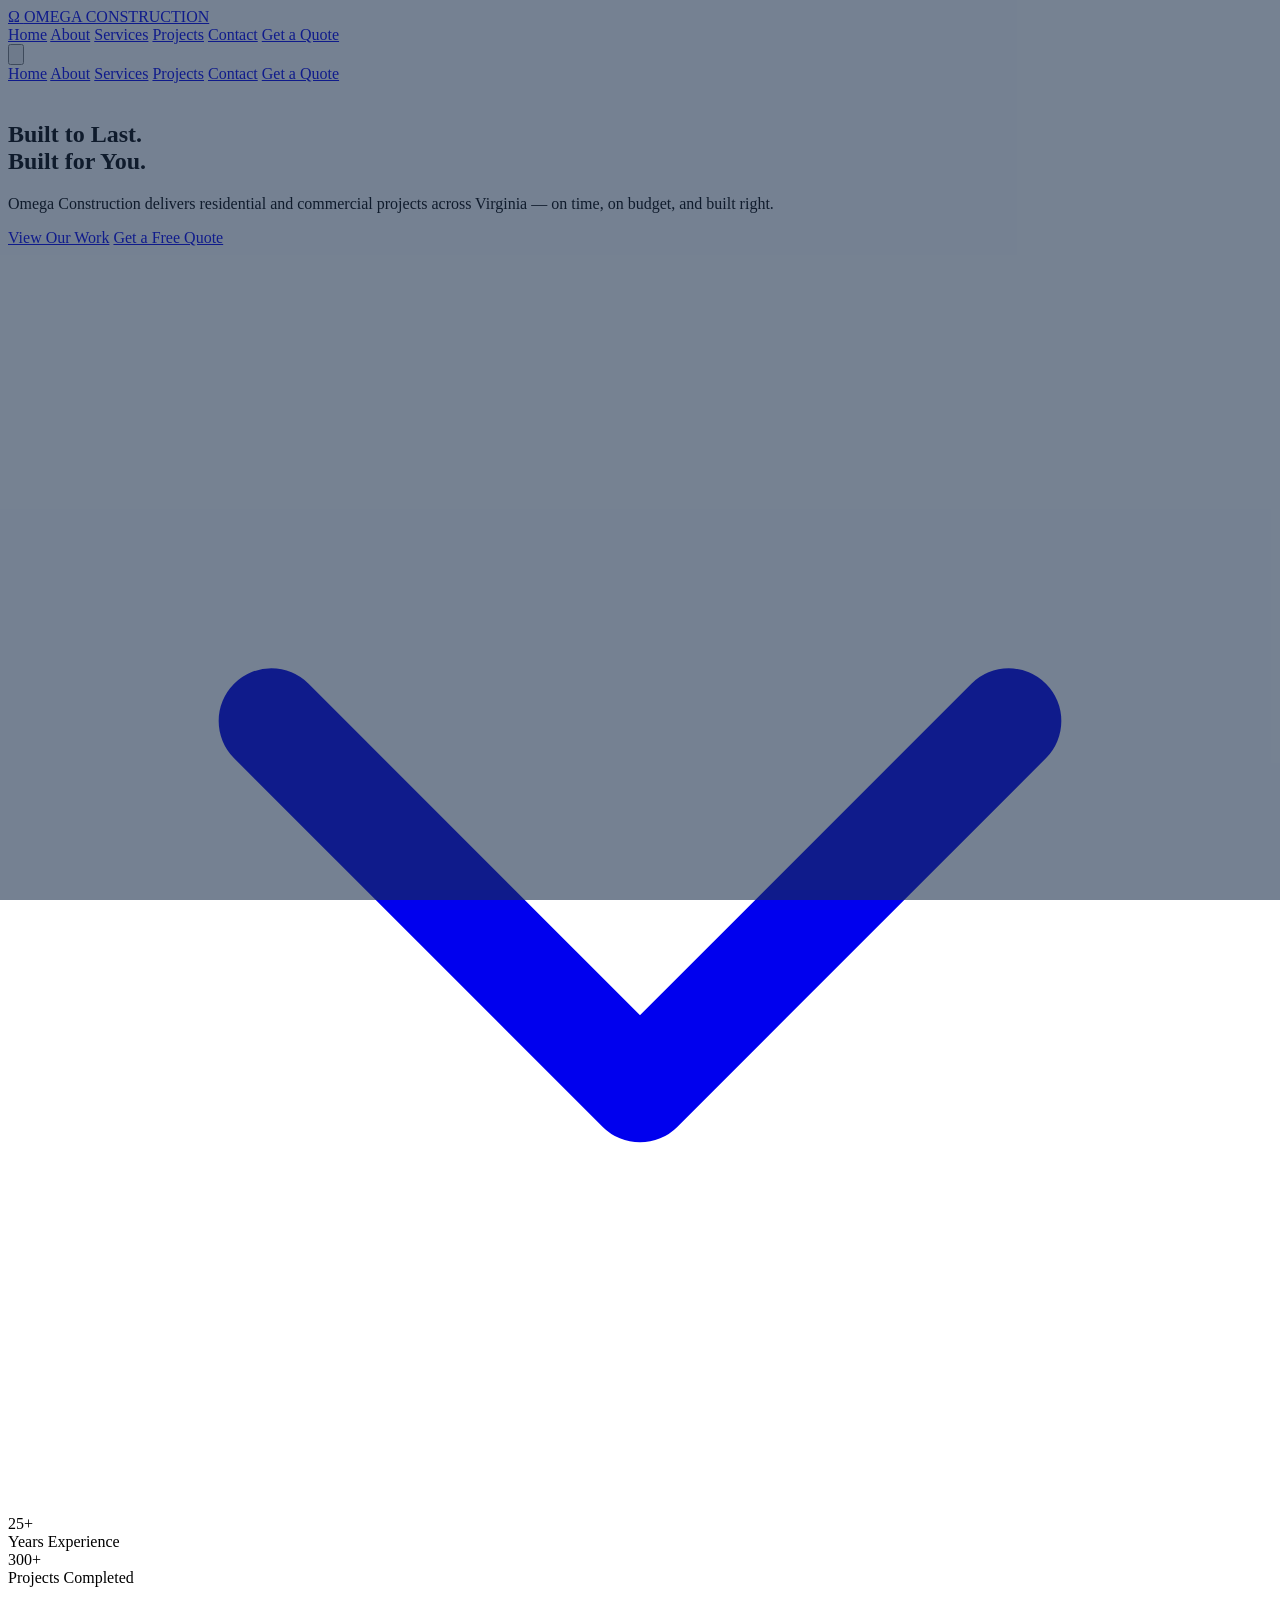
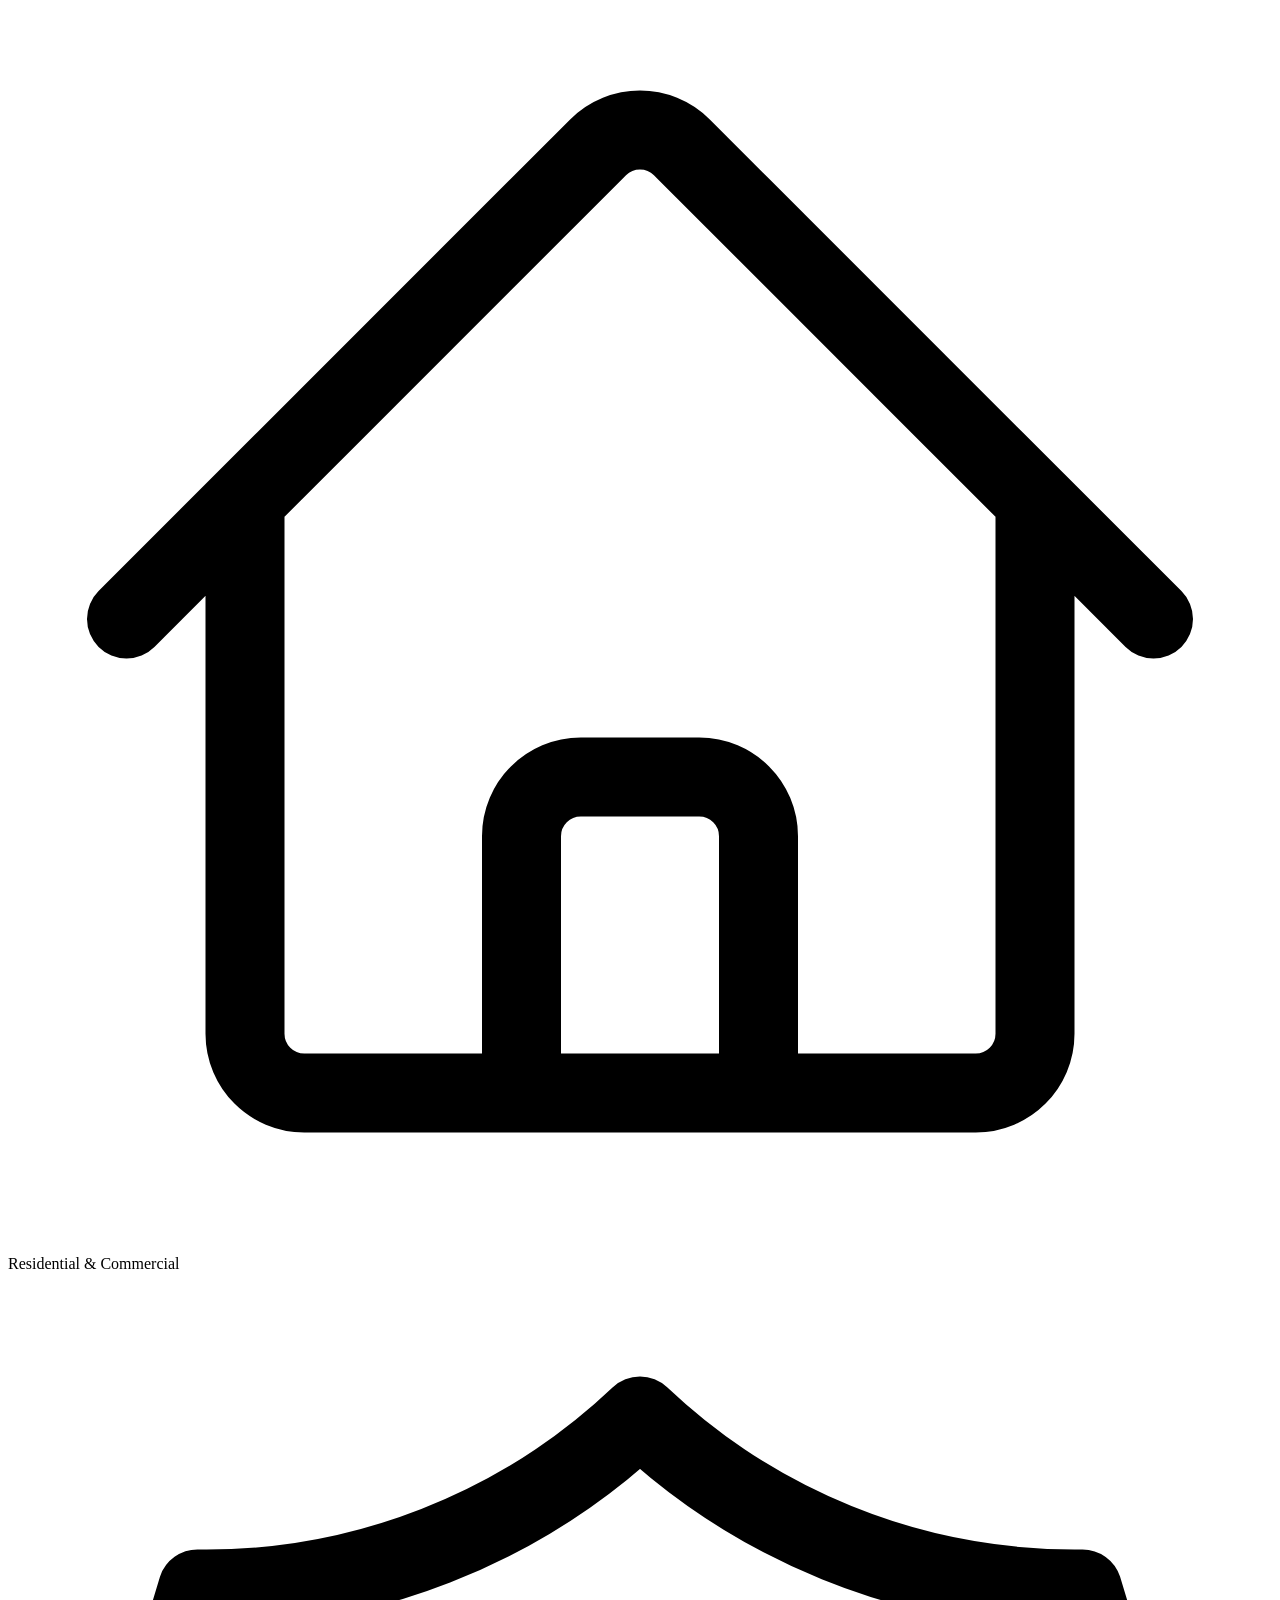
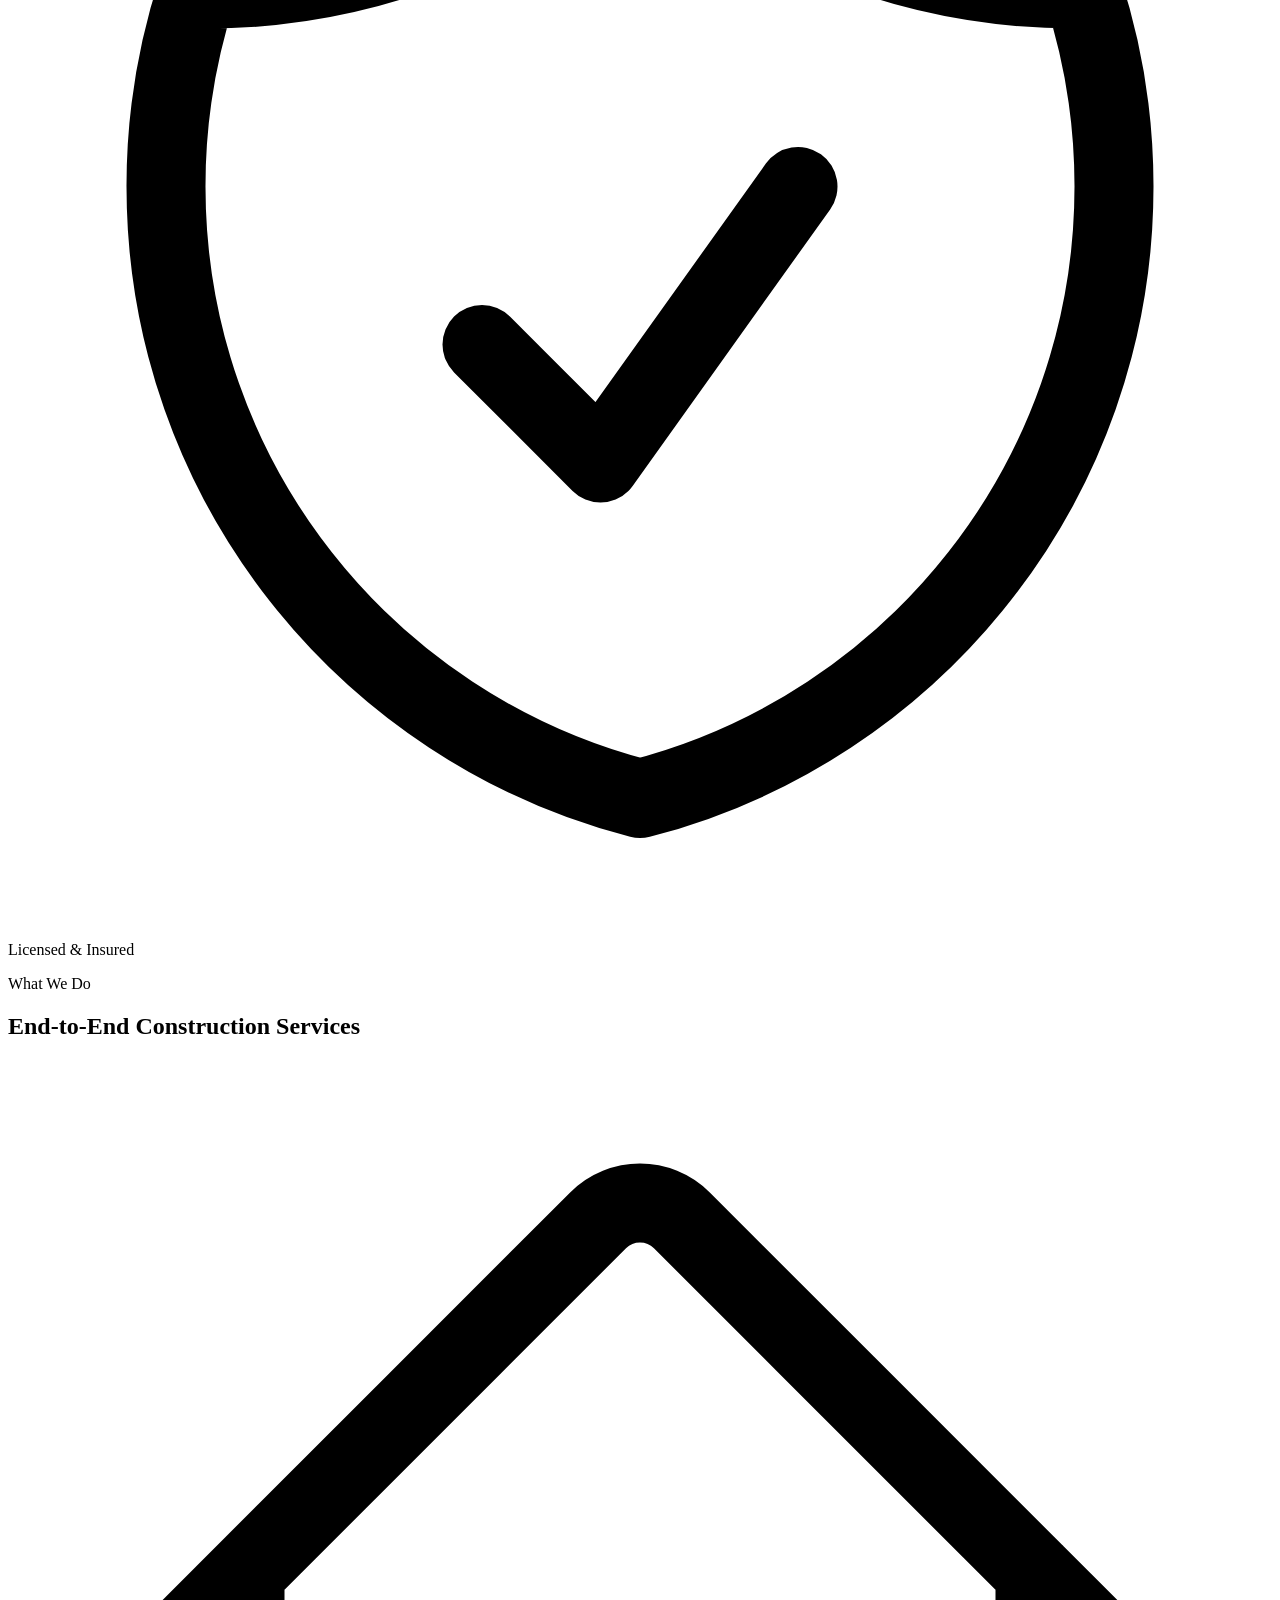
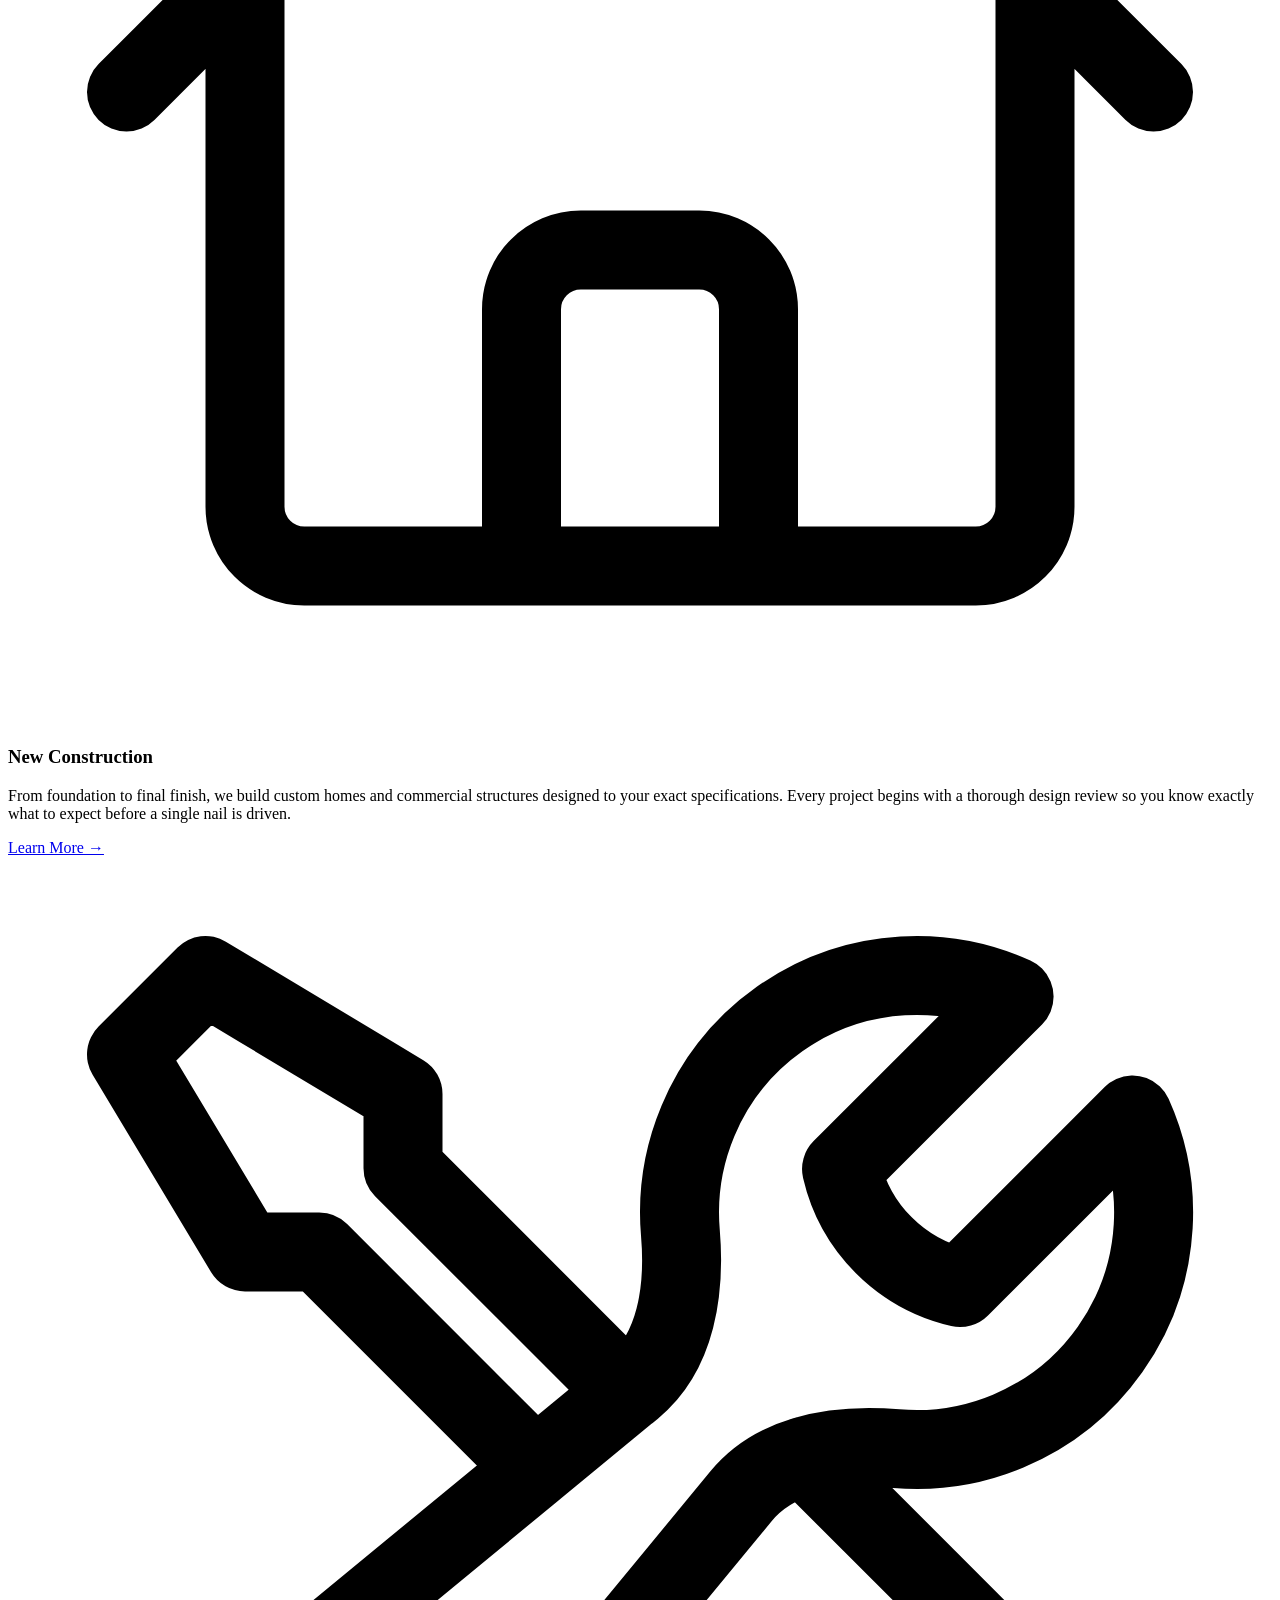
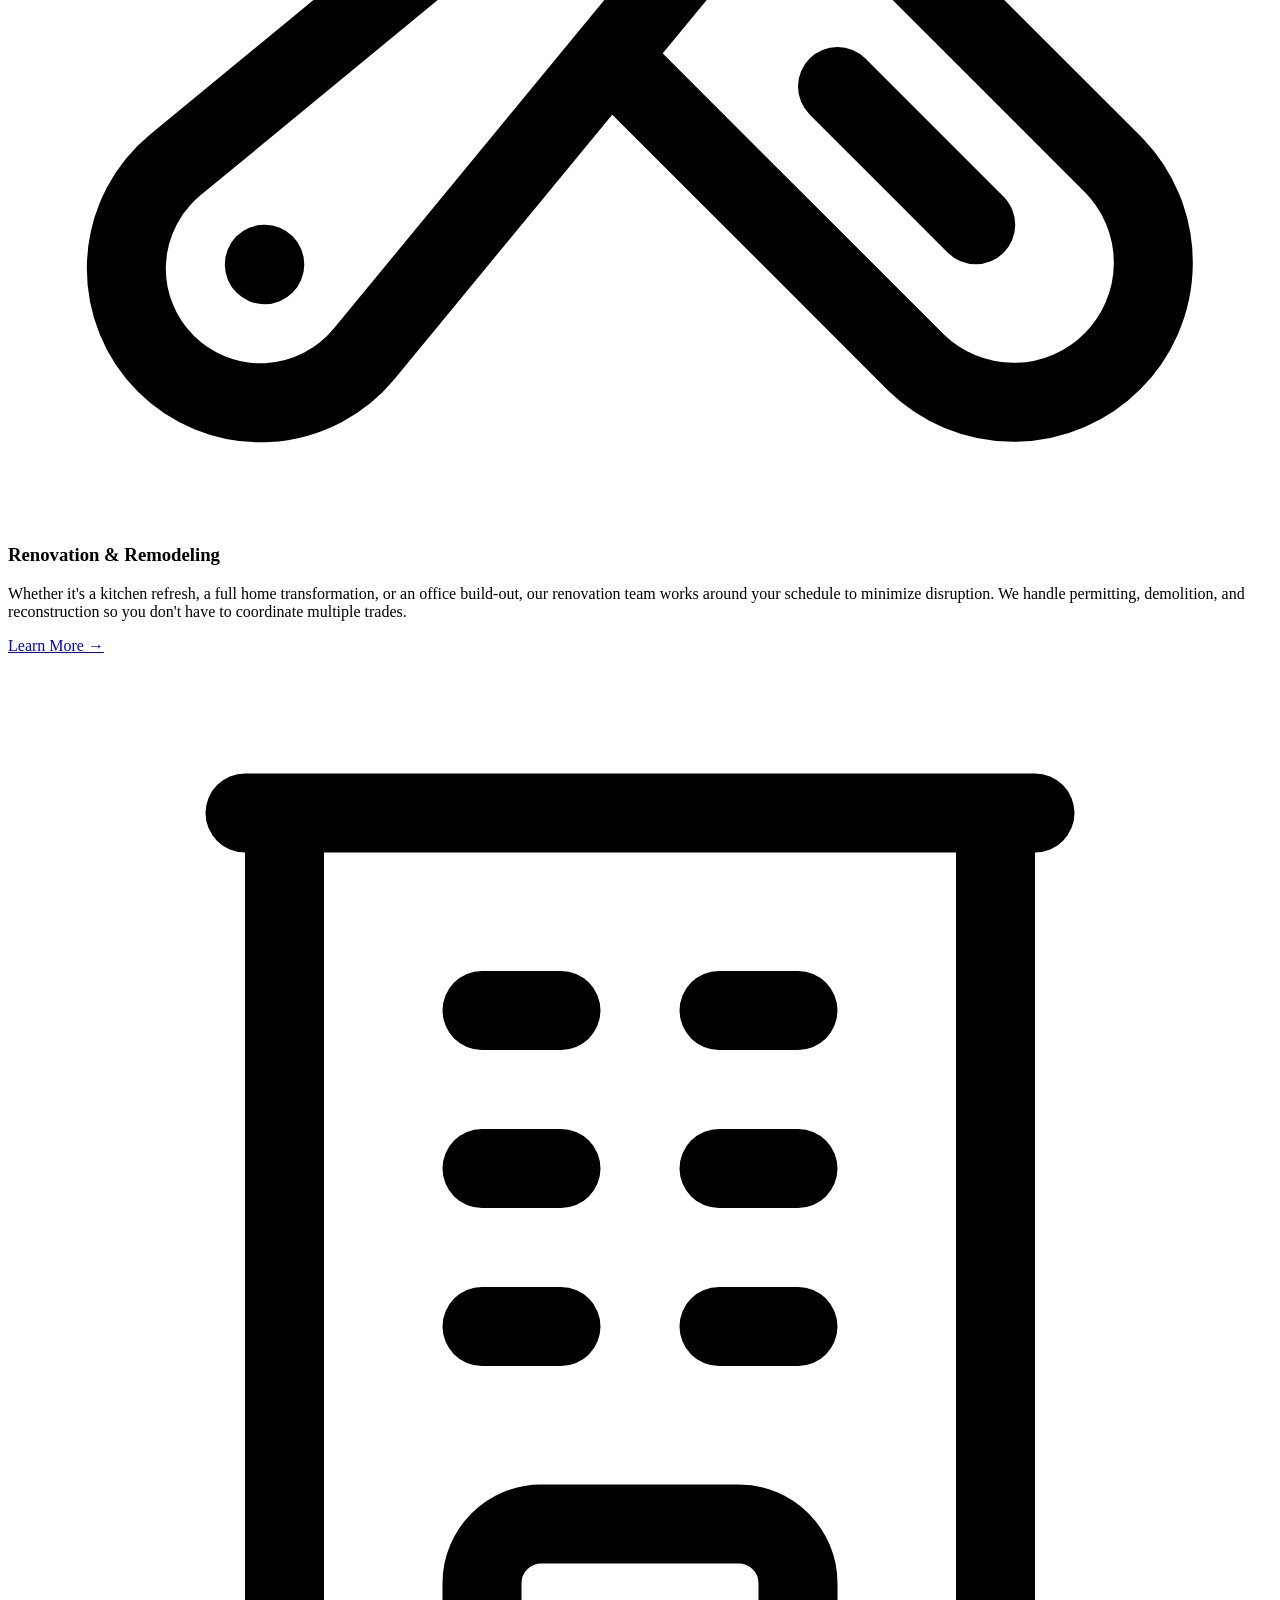
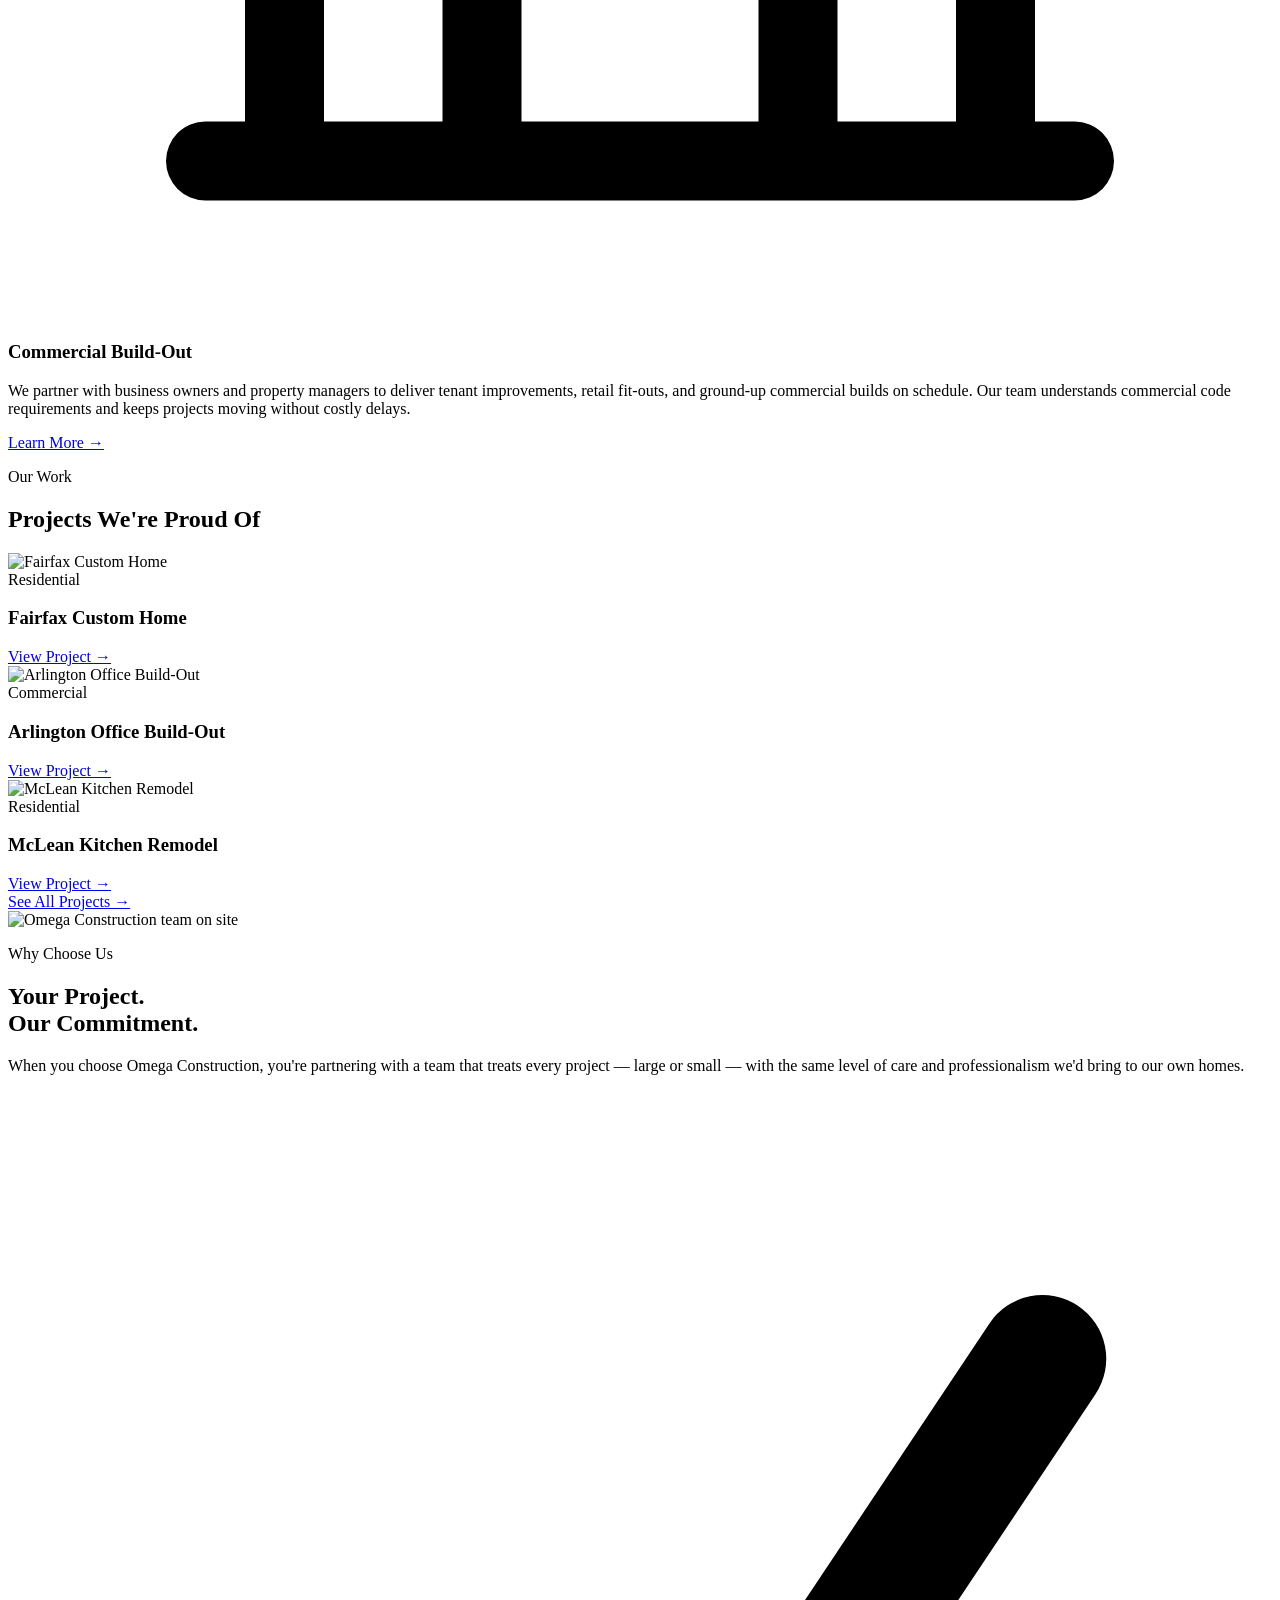
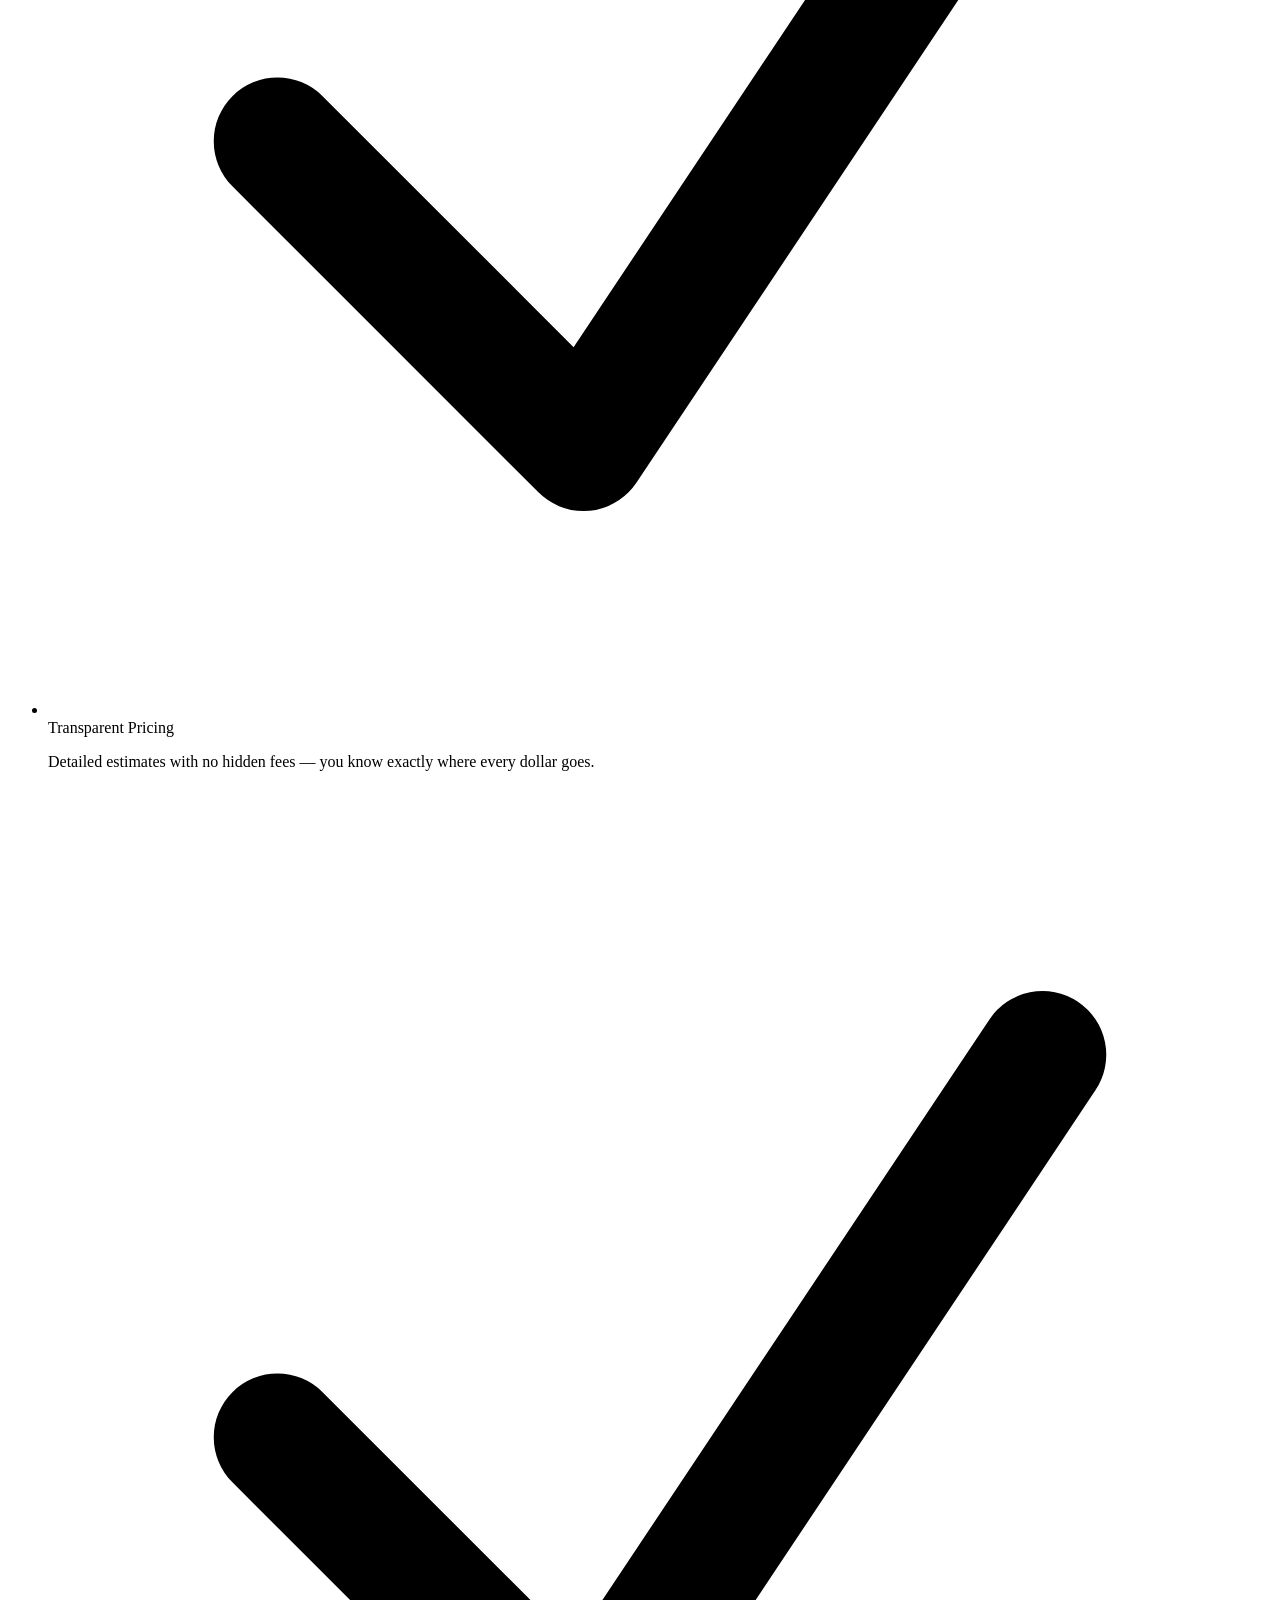
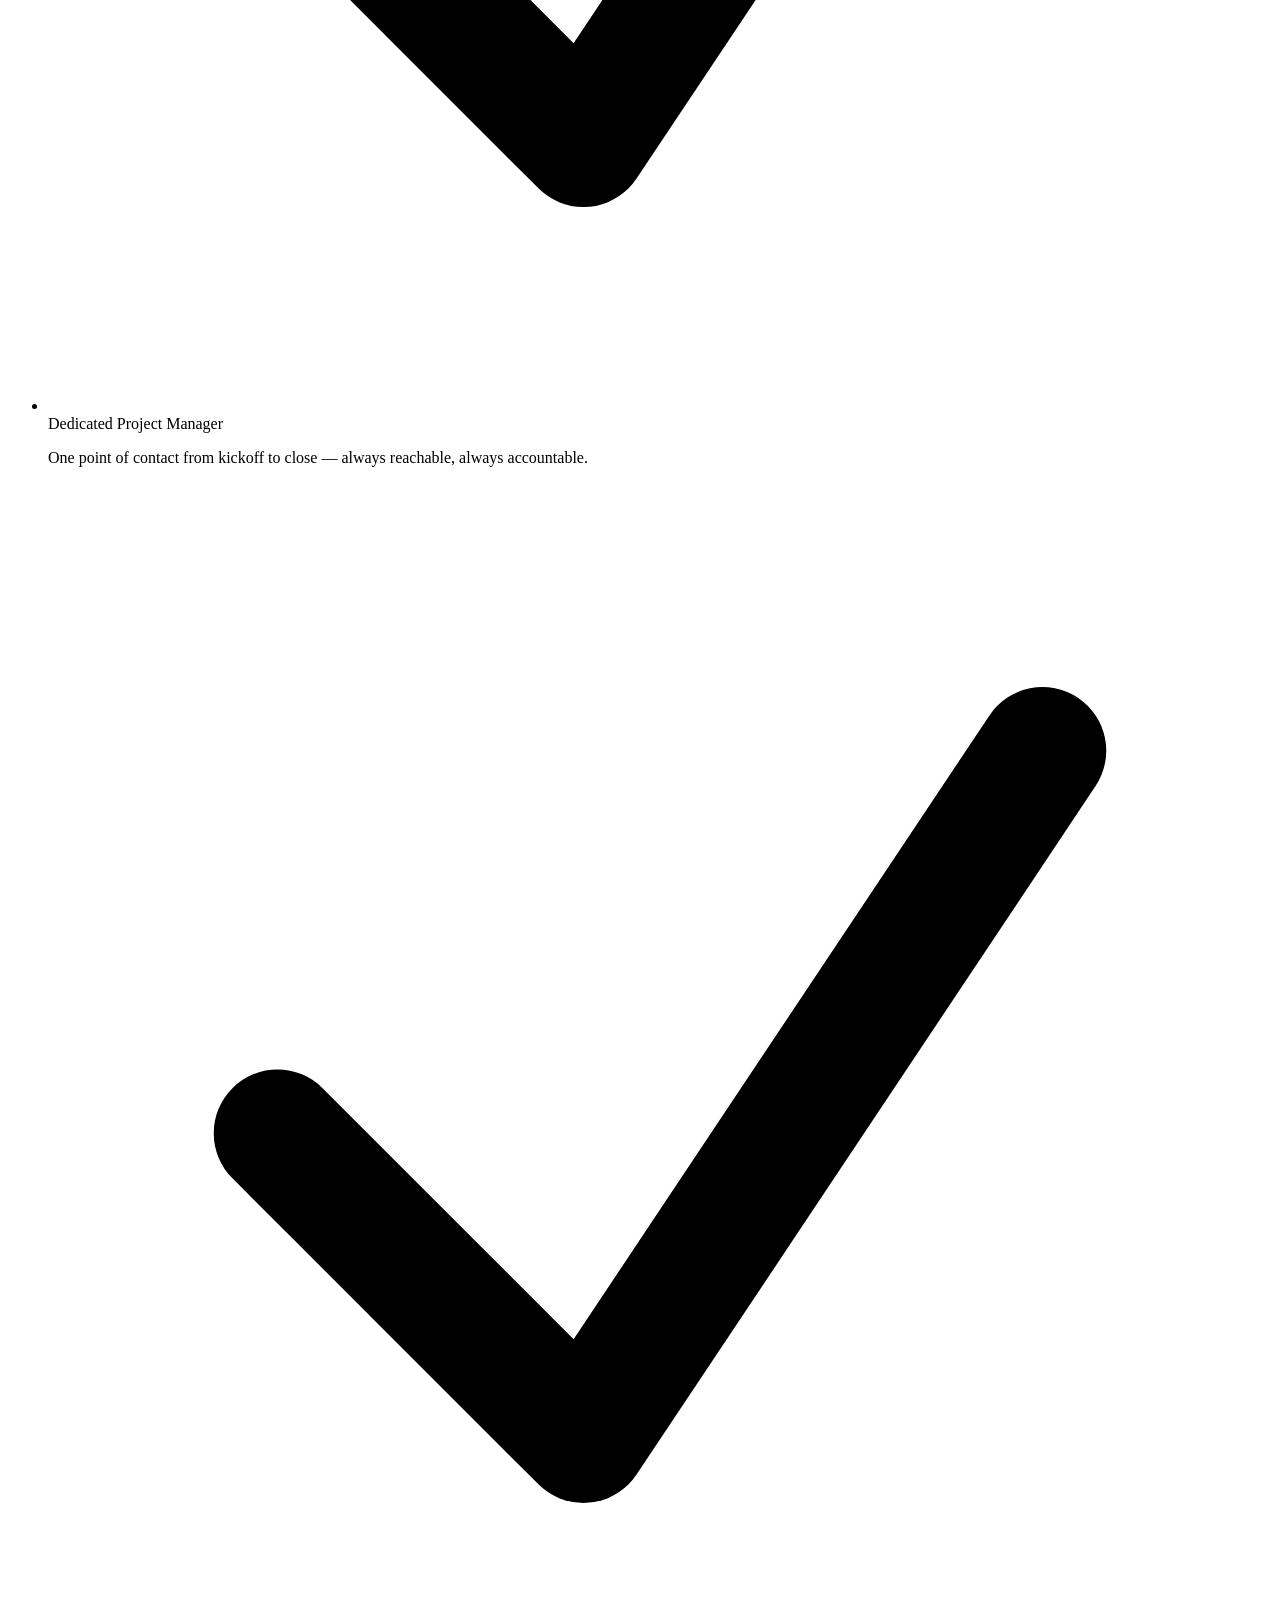
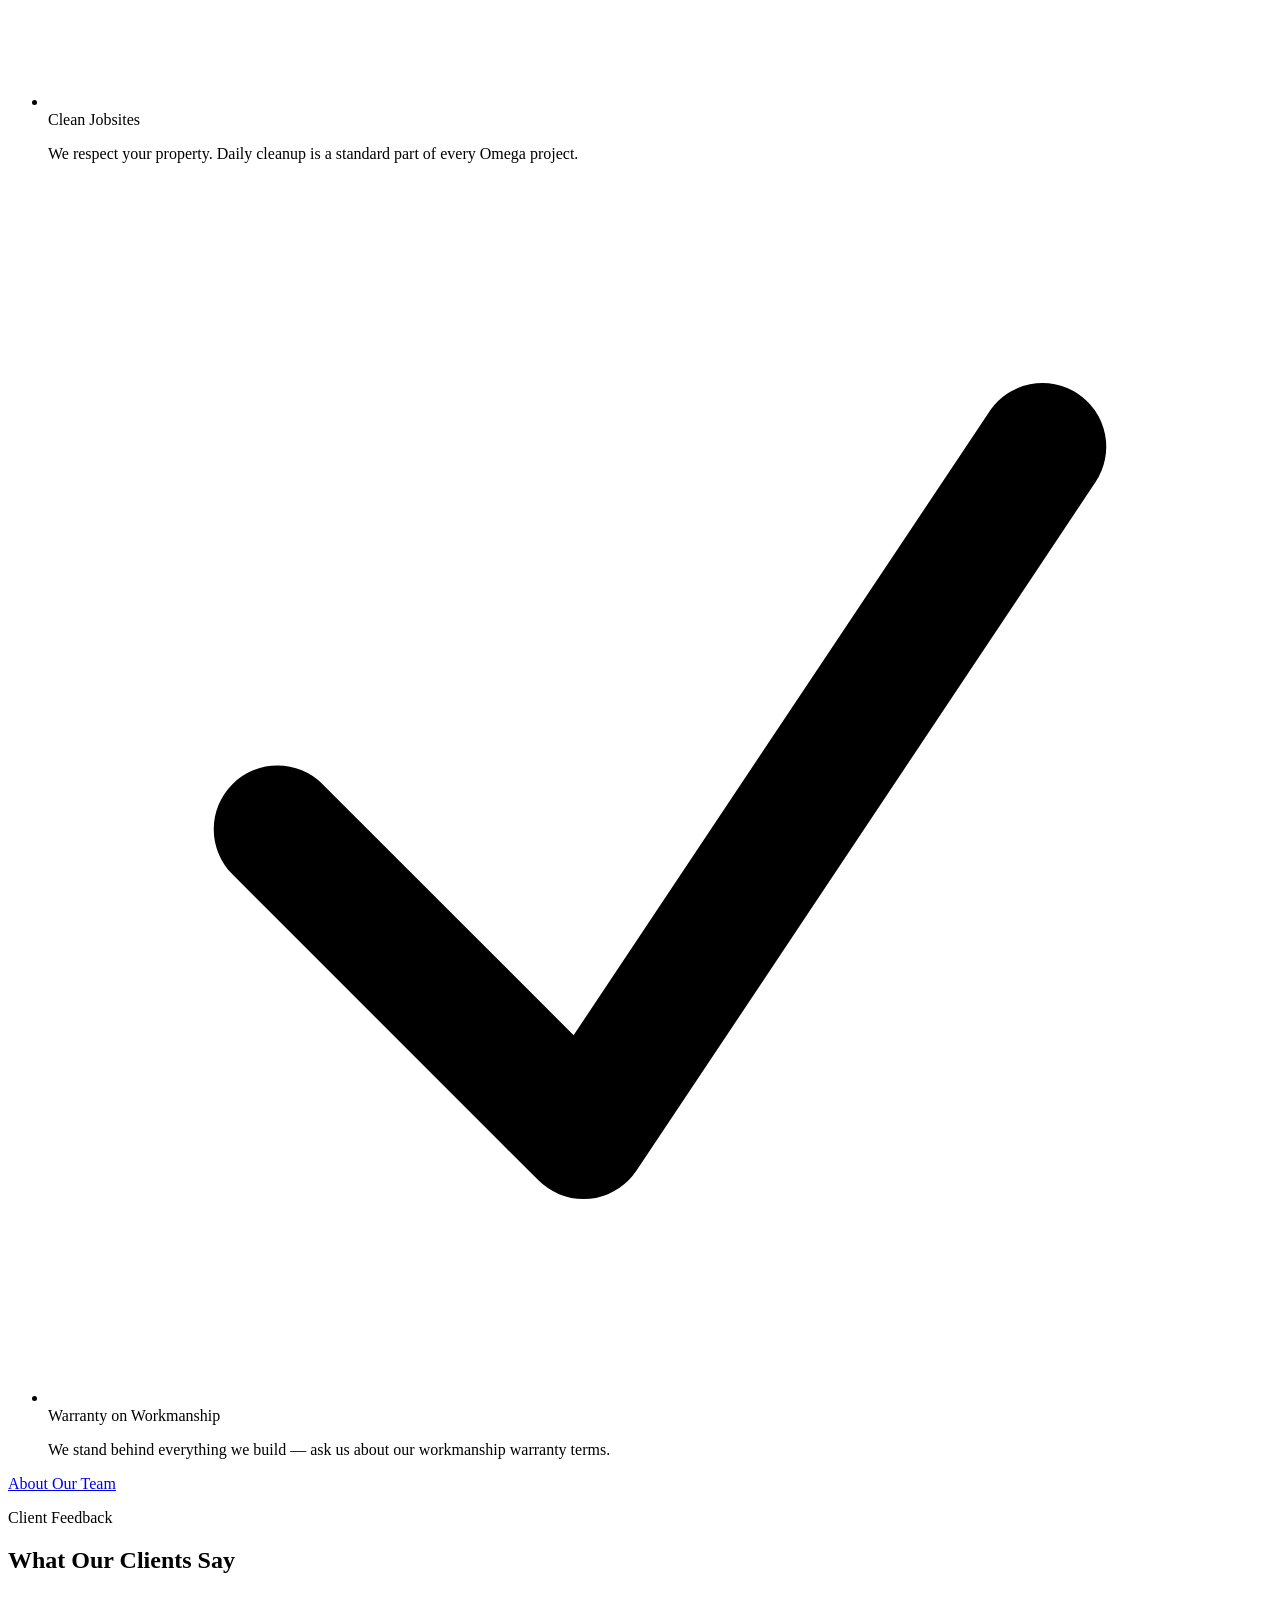
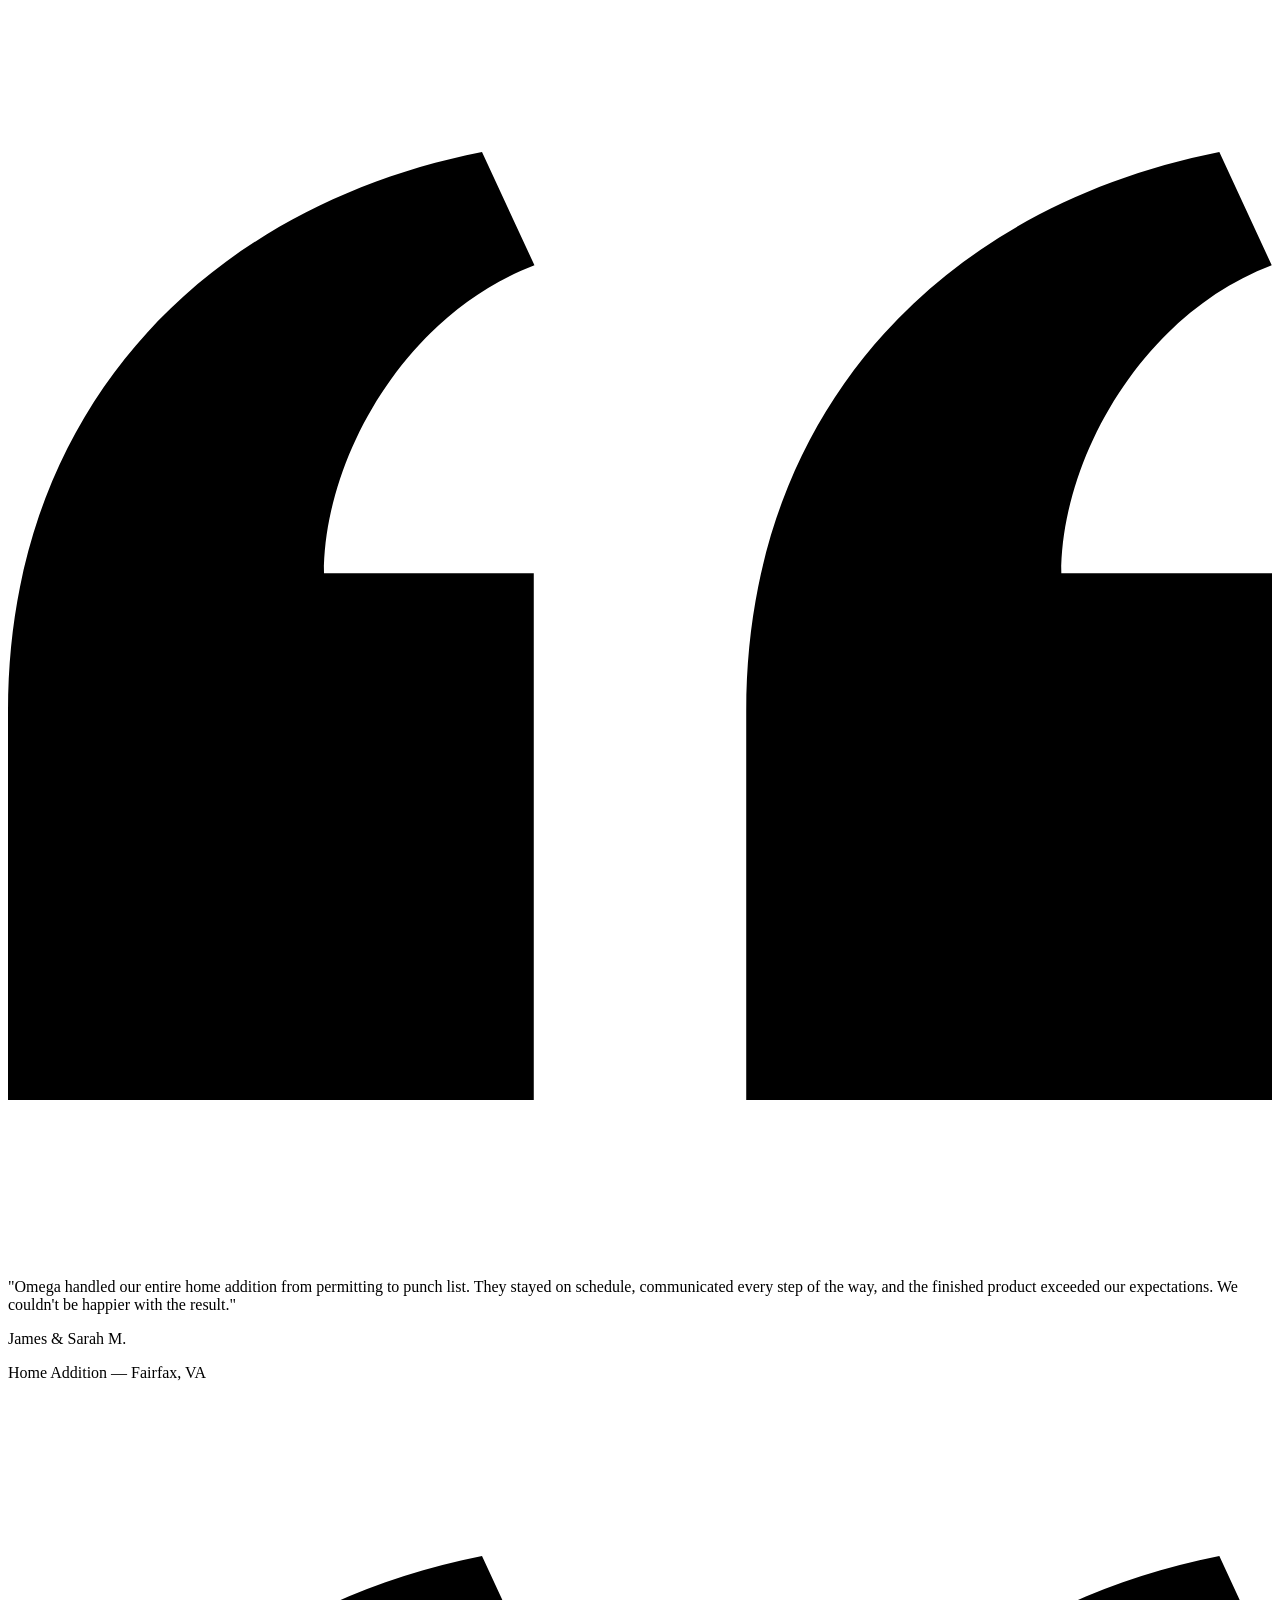
==== commit f12bf945: "feat: US-005 - Home page Why Choose Omega, Testimonials & CTA Banner sections" ====
--- a/index.html
+++ b/index.html
@@ -344,7 +344,168 @@
     <!-- ══════════════════════════════════ END FEATURED PROJECTS ════════ -->
 
 
-    <!-- Home page section US-005 will be added here -->
+    <!-- ═══════════════════════════════════ WHY CHOOSE OMEGA ════════════ -->
+    <section class="py-20 bg-white">
+      <div class="max-w-7xl mx-auto px-6">
+        <div class="grid grid-cols-1 md:grid-cols-2 gap-12 md:gap-16 items-center">
+
+          <!-- Image (left on desktop, top on mobile) -->
+          <div class="rounded-lg overflow-hidden shadow-lg order-first">
+            <img
+              src="https://placehold.co/800x600/1A2E4A/C8963E?text=Our+Team+at+Work"
+              alt="Omega Construction team on site"
+              class="w-full h-full object-cover"
+            />
+          </div>
+
+          <!-- Text (right on desktop) -->
+          <div>
+            <p class="text-amber font-semibold text-sm uppercase tracking-widest mb-3">Why Choose Us</p>
+            <h2 class="font-serif text-4xl md:text-5xl font-bold text-navy mb-6 leading-tight">
+              Your Project.<br />Our Commitment.
+            </h2>
+            <p class="text-slate leading-relaxed mb-8">
+              When you choose Omega Construction, you're partnering with a team that treats every project — large or small — with the same level of care and professionalism we'd bring to our own homes.
+            </p>
+
+            <!-- Checkmark bullets -->
+            <ul class="space-y-4 mb-10">
+              <li class="flex items-start gap-3">
+                <svg class="w-6 h-6 text-amber flex-shrink-0 mt-0.5" fill="none" stroke="currentColor" stroke-width="2.5" viewBox="0 0 24 24">
+                  <path stroke-linecap="round" stroke-linejoin="round" d="M4.5 12.75l6 6 9-13.5" />
+                </svg>
+                <div>
+                  <span class="font-semibold text-navy">Transparent Pricing</span>
+                  <p class="text-slate text-sm mt-0.5">Detailed estimates with no hidden fees — you know exactly where every dollar goes.</p>
+                </div>
+              </li>
+              <li class="flex items-start gap-3">
+                <svg class="w-6 h-6 text-amber flex-shrink-0 mt-0.5" fill="none" stroke="currentColor" stroke-width="2.5" viewBox="0 0 24 24">
+                  <path stroke-linecap="round" stroke-linejoin="round" d="M4.5 12.75l6 6 9-13.5" />
+                </svg>
+                <div>
+                  <span class="font-semibold text-navy">Dedicated Project Manager</span>
+                  <p class="text-slate text-sm mt-0.5">One point of contact from kickoff to close — always reachable, always accountable.</p>
+                </div>
+              </li>
+              <li class="flex items-start gap-3">
+                <svg class="w-6 h-6 text-amber flex-shrink-0 mt-0.5" fill="none" stroke="currentColor" stroke-width="2.5" viewBox="0 0 24 24">
+                  <path stroke-linecap="round" stroke-linejoin="round" d="M4.5 12.75l6 6 9-13.5" />
+                </svg>
+                <div>
+                  <span class="font-semibold text-navy">Clean Jobsites</span>
+                  <p class="text-slate text-sm mt-0.5">We respect your property. Daily cleanup is a standard part of every Omega project.</p>
+                </div>
+              </li>
+              <li class="flex items-start gap-3">
+                <svg class="w-6 h-6 text-amber flex-shrink-0 mt-0.5" fill="none" stroke="currentColor" stroke-width="2.5" viewBox="0 0 24 24">
+                  <path stroke-linecap="round" stroke-linejoin="round" d="M4.5 12.75l6 6 9-13.5" />
+                </svg>
+                <div>
+                  <span class="font-semibold text-navy">Warranty on Workmanship</span>
+                  <p class="text-slate text-sm mt-0.5">We stand behind everything we build — ask us about our workmanship warranty terms.</p>
+                </div>
+              </li>
+            </ul>
+
+            <a
+              href="./about.html"
+              class="inline-block bg-navy hover:bg-navy/90 text-white font-semibold uppercase tracking-wider text-sm px-8 py-3.5 rounded transition-colors"
+            >About Our Team</a>
+          </div>
+
+        </div>
+      </div>
+    </section>
+    <!-- ════════════════════════════════ END WHY CHOOSE OMEGA ═══════════ -->
+
+
+    <!-- ═══════════════════════════════════ TESTIMONIALS ════════════════ -->
+    <section class="py-20 bg-cream">
+      <div class="max-w-7xl mx-auto px-6">
+
+        <!-- Section header -->
+        <div class="text-center mb-14">
+          <p class="text-amber font-semibold text-sm uppercase tracking-widest mb-3">Client Feedback</p>
+          <h2 class="font-serif text-4xl md:text-5xl font-bold text-navy">What Our Clients Say</h2>
+        </div>
+
+        <!-- 3 testimonial cards -->
+        <div class="grid grid-cols-1 md:grid-cols-3 gap-8">
+
+          <!-- Testimonial 1 -->
+          <div class="bg-white rounded-lg p-8 shadow-sm flex flex-col">
+            <!-- Quote icon -->
+            <svg class="w-8 h-8 text-amber mb-4 flex-shrink-0" fill="currentColor" viewBox="0 0 24 24">
+              <path d="M14.017 21v-7.391c0-5.704 3.731-9.57 8.983-10.609l.995 2.151c-2.432.917-3.995 3.638-3.995 5.849h4v10h-9.983zm-14.017 0v-7.391c0-5.704 3.748-9.57 9-10.609l.996 2.151c-2.433.917-3.996 3.638-3.996 5.849h3.983v10h-9.983z" />
+            </svg>
+            <p class="text-slate leading-relaxed flex-1 mb-6">
+              "Omega handled our entire home addition from permitting to punch list. They stayed on schedule, communicated every step of the way, and the finished product exceeded our expectations. We couldn't be happier with the result."
+            </p>
+            <div class="border-t border-cream pt-5">
+              <p class="font-semibold text-navy">James & Sarah M.</p>
+              <p class="text-amber text-sm font-medium mt-0.5">Home Addition — Fairfax, VA</p>
+            </div>
+          </div>
+
+          <!-- Testimonial 2 -->
+          <div class="bg-white rounded-lg p-8 shadow-sm flex flex-col">
+            <!-- Quote icon -->
+            <svg class="w-8 h-8 text-amber mb-4 flex-shrink-0" fill="currentColor" viewBox="0 0 24 24">
+              <path d="M14.017 21v-7.391c0-5.704 3.731-9.57 8.983-10.609l.995 2.151c-2.432.917-3.995 3.638-3.995 5.849h4v10h-9.983zm-14.017 0v-7.391c0-5.704 3.748-9.57 9-10.609l.996 2.151c-2.433.917-3.996 3.638-3.996 5.849h3.983v10h-9.983z" />
+            </svg>
+            <p class="text-slate leading-relaxed flex-1 mb-6">
+              "We hired Omega to build out our new office space in Arlington. They navigated the commercial permitting process smoothly and delivered on time and within our budget. Our team was able to move in without a single delay."
+            </p>
+            <div class="border-t border-cream pt-5">
+              <p class="font-semibold text-navy">David R., Principal</p>
+              <p class="text-amber text-sm font-medium mt-0.5">Commercial Office Build-Out — Arlington, VA</p>
+            </div>
+          </div>
+
+          <!-- Testimonial 3 -->
+          <div class="bg-white rounded-lg p-8 shadow-sm flex flex-col">
+            <!-- Quote icon -->
+            <svg class="w-8 h-8 text-amber mb-4 flex-shrink-0" fill="currentColor" viewBox="0 0 24 24">
+              <path d="M14.017 21v-7.391c0-5.704 3.731-9.57 8.983-10.609l.995 2.151c-2.432.917-3.995 3.638-3.995 5.849h4v10h-9.983zm-14.017 0v-7.391c0-5.704 3.748-9.57 9-10.609l.996 2.151c-2.433.917-3.996 3.638-3.996 5.849h3.983v10h-9.983z" />
+            </svg>
+            <p class="text-slate leading-relaxed flex-1 mb-6">
+              "The kitchen remodel Omega completed for us is absolutely stunning. They kept the jobsite clean every single day, which made living through a renovation so much more bearable. I'd recommend them to anyone without hesitation."
+            </p>
+            <div class="border-t border-cream pt-5">
+              <p class="font-semibold text-navy">Patricia W.</p>
+              <p class="text-amber text-sm font-medium mt-0.5">Kitchen Remodel — McLean, VA</p>
+            </div>
+          </div>
+
+        </div>
+      </div>
+    </section>
+    <!-- ══════════════════════════════════ END TESTIMONIALS ══════════════ -->
+
+
+    <!-- ═══════════════════════════════════ CTA BANNER ═══════════════════ -->
+    <section class="bg-navy py-20">
+      <div class="max-w-3xl mx-auto px-6 text-center">
+        <h2 class="font-serif text-4xl md:text-5xl font-bold text-amber mb-6 leading-tight">
+          Ready to Start Your Project?
+        </h2>
+        <p class="text-white/80 text-lg leading-relaxed mb-10">
+          Whether you're planning a custom home, a commercial build, or a full renovation, our team is ready to bring your vision to life. Reach out today for a no-obligation consultation.
+        </p>
+        <div class="flex flex-col sm:flex-row items-center justify-center gap-4">
+          <a
+            href="tel:+17035550192"
+            class="bg-amber hover:bg-amber/90 text-white font-semibold uppercase tracking-wider text-sm px-8 py-3.5 rounded transition-colors w-full sm:w-auto"
+          >Call (703) 555-0192</a>
+          <a
+            href="./contact.html"
+            class="border-2 border-white text-white hover:bg-white hover:text-navy font-semibold uppercase tracking-wider text-sm px-8 py-3.5 rounded transition-colors w-full sm:w-auto"
+          >Send Us a Message</a>
+        </div>
+      </div>
+    </section>
+    <!-- ════════════════════════════════════ END CTA BANNER ══════════════ -->
 
   </main>
   <!-- ══════════════════════════════════════════════════════════════════ -->
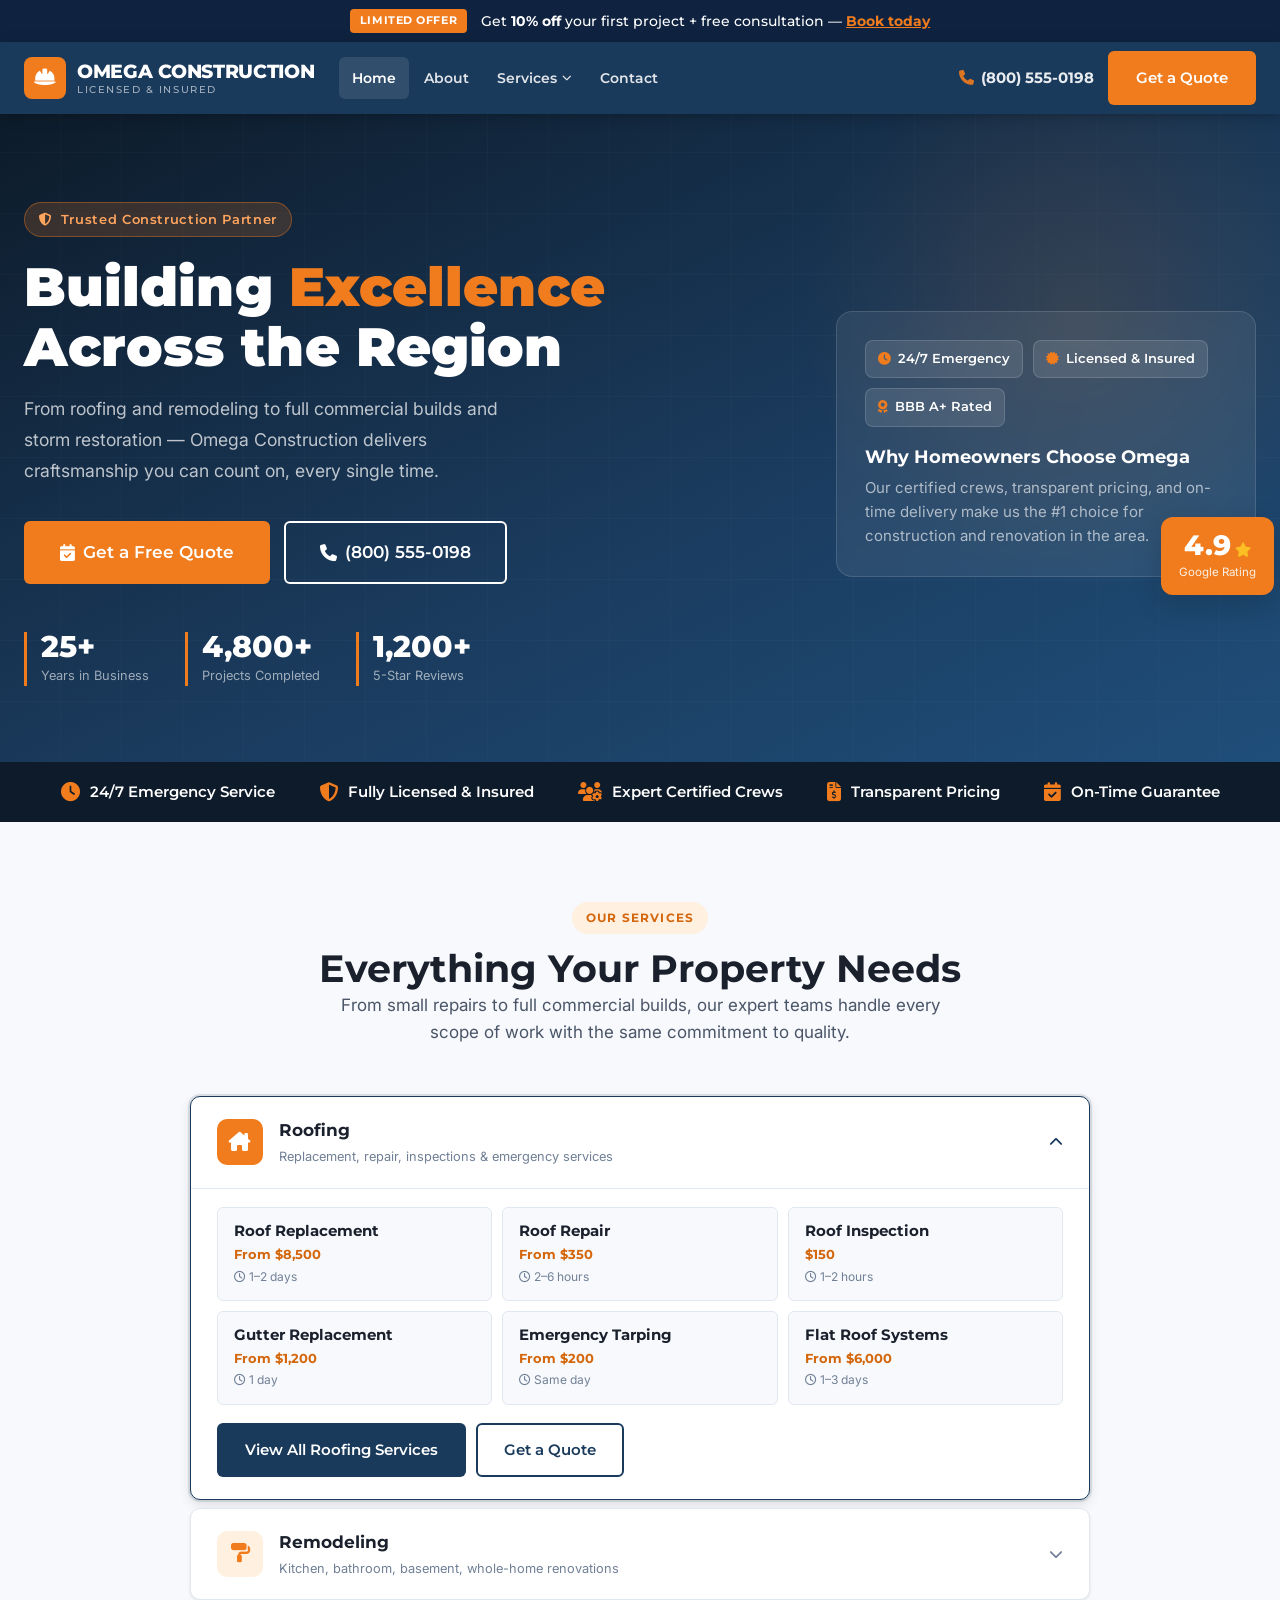
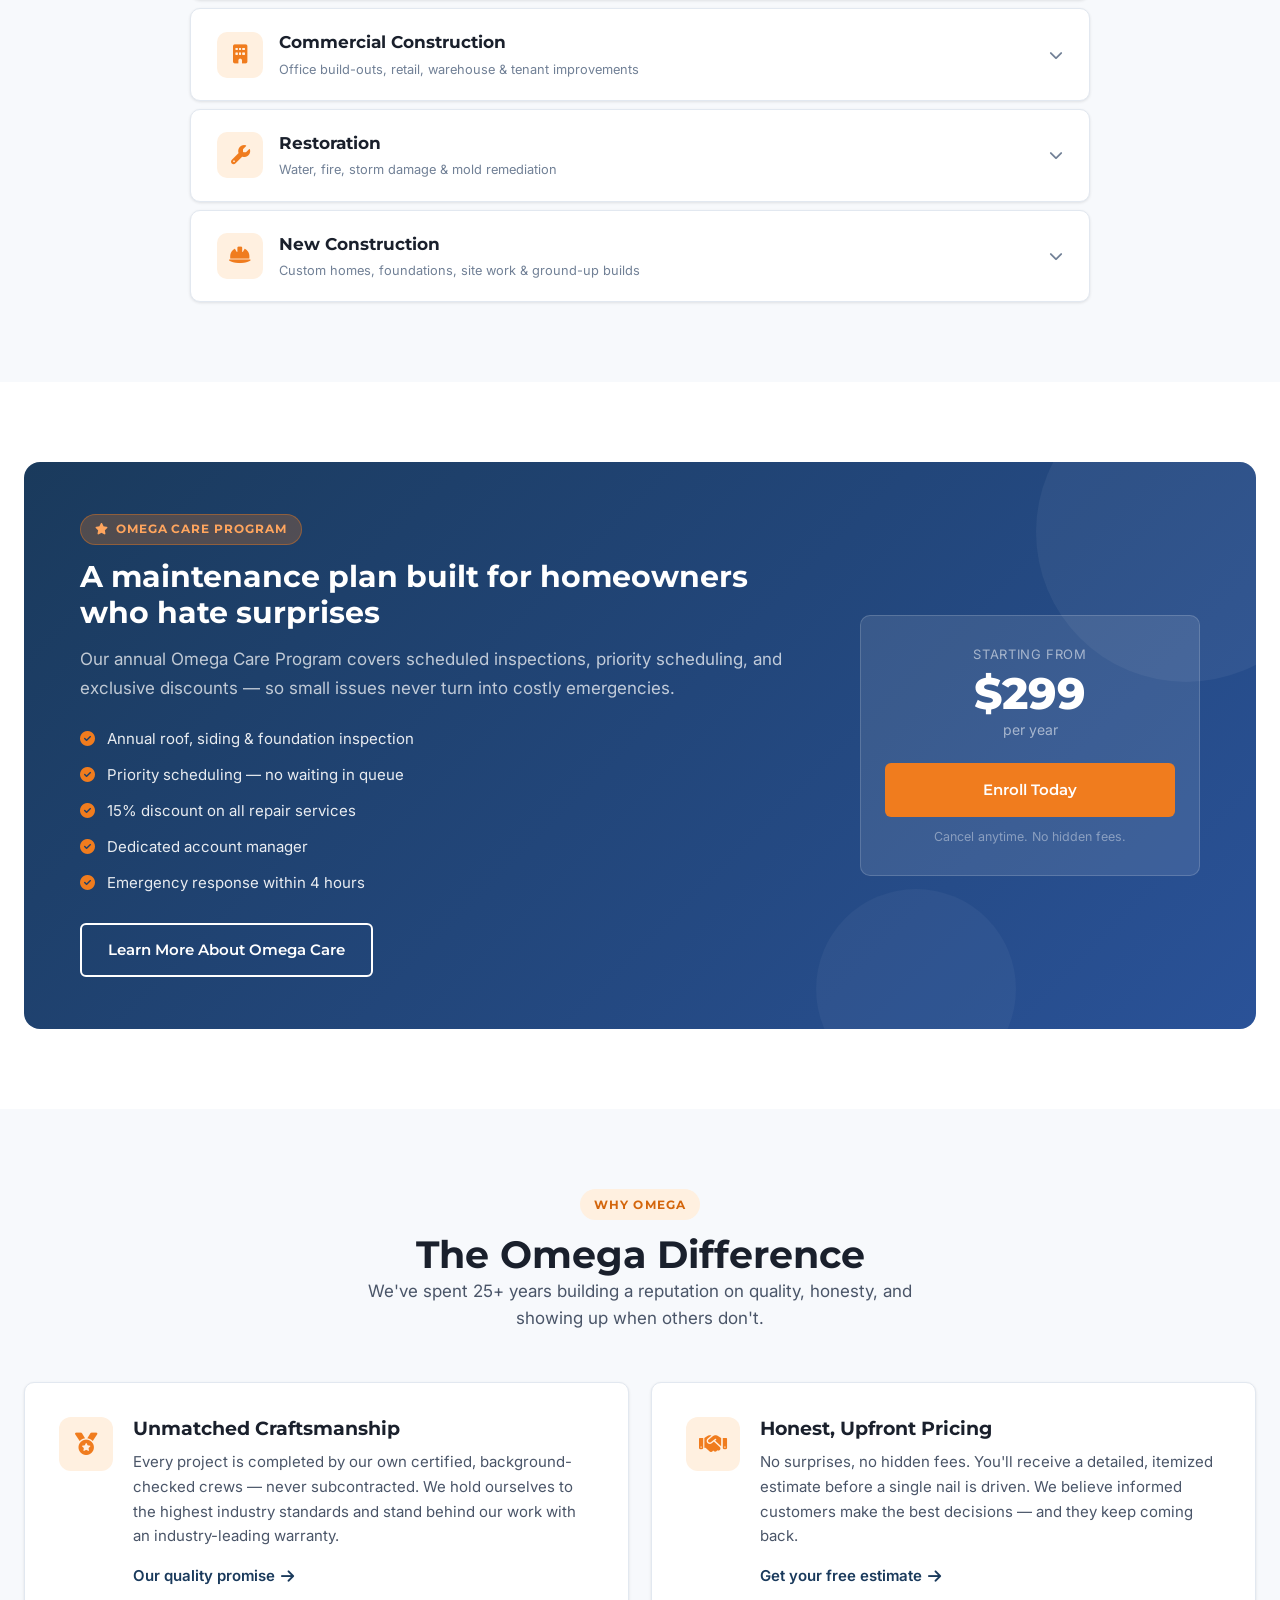
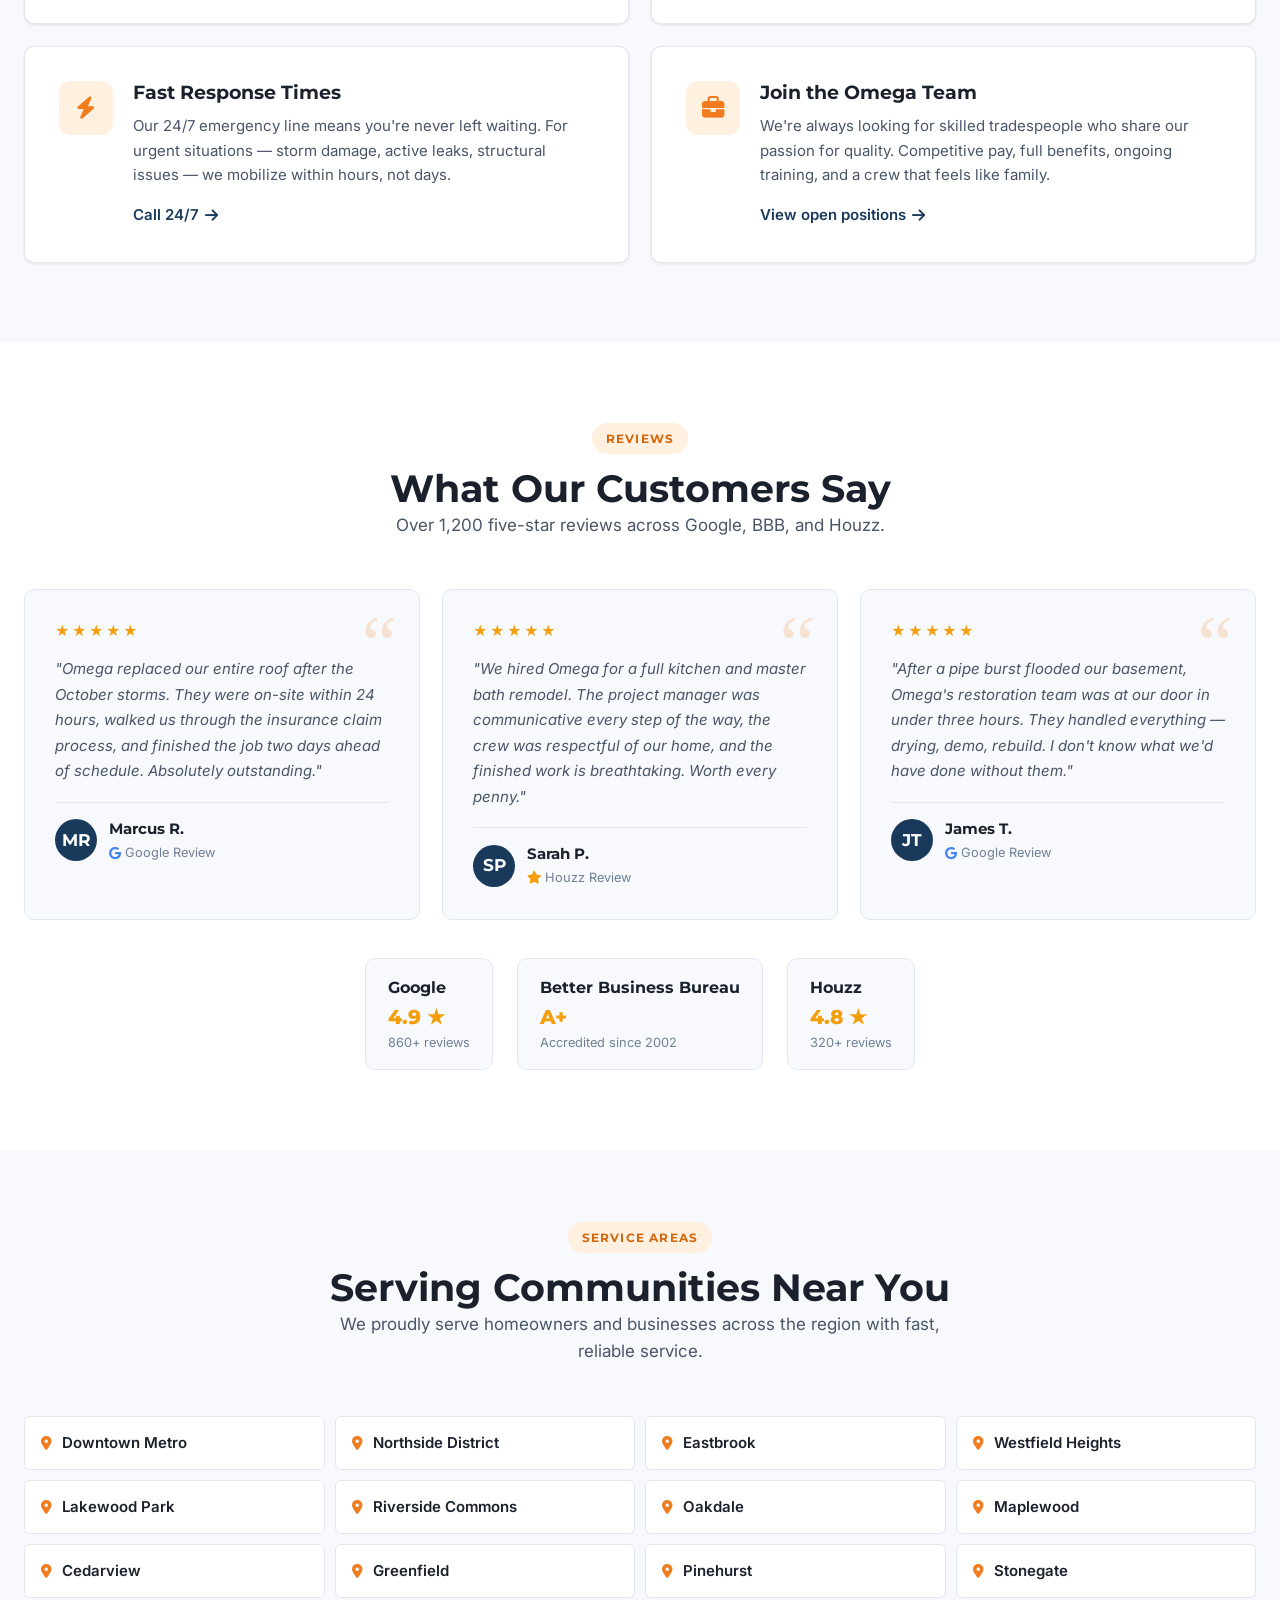
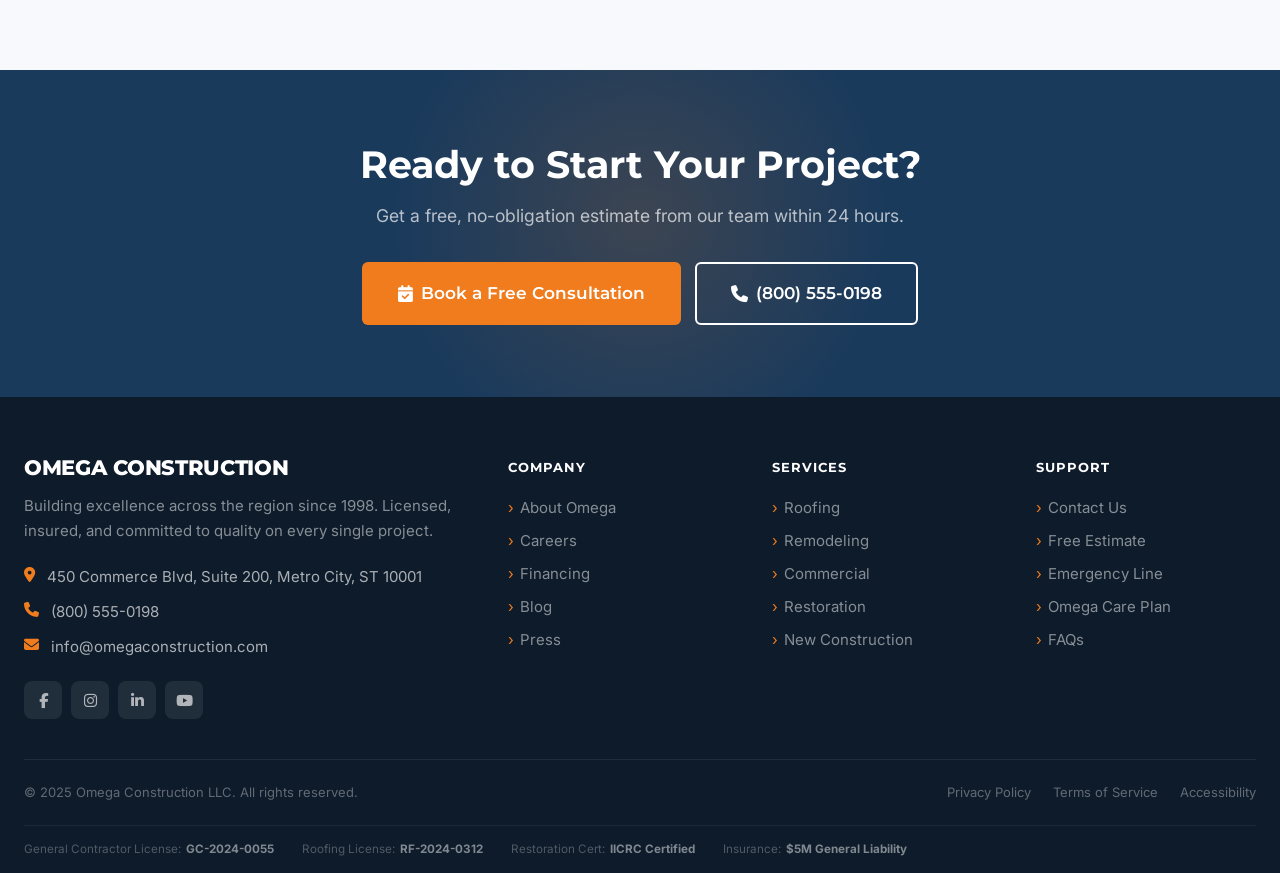
==== commit d3ec636b: "Initial Commit" ====
--- a/index.html
+++ b/index.html
@@ -1,573 +1,667 @@
 <!DOCTYPE html>
 <html lang="en">
 <head>
-  <meta charset="UTF-8" />
-  <meta name="viewport" content="width=device-width, initial-scale=1.0" />
-  <title>Omega Construction | Virginia's Trusted General Contractor</title>
-
-  <!-- Google Fonts -->
-  <link rel="preconnect" href="https://fonts.googleapis.com" />
-  <link rel="preconnect" href="https://fonts.gstatic.com" crossorigin />
-  <link
-    href="https://fonts.googleapis.com/css2?family=Playfair+Display:wght@400;600;700&family=Inter:wght@300;400;500;600&display=swap"
-    rel="stylesheet"
-  />
-
-  <!-- Tailwind CSS CDN with brand config -->
-  <script>
-    tailwind.config = {
-      theme: {
-        extend: {
-          colors: {
-            navy:  '#1A2E4A',
-            amber: '#C8963E',
-            cream: '#F7F4EF',
-            slate: '#64748B',
-          },
-          fontFamily: {
-            serif:  ['"Playfair Display"', 'Georgia', 'serif'],
-            sans:   ['Inter', 'system-ui', 'sans-serif'],
-          },
-        },
-      },
-    };
-  </script>
-  <script src="https://cdn.tailwindcss.com"></script>
-
-  <!-- Custom CSS -->
-  <link rel="stylesheet" href="./assets/css/custom.css" />
+  <meta charset="UTF-8">
+  <meta name="viewport" content="width=device-width, initial-scale=1.0">
+  <title>Omega Construction — Building Excellence Since 1998</title>
+  <meta name="description" content="Omega Construction delivers expert roofing, remodeling, commercial construction, and restoration services. Licensed, insured, and trusted across the region.">
+  <link rel="stylesheet" href="css/style.css">
+  <link rel="stylesheet" href="https://cdnjs.cloudflare.com/ajax/libs/font-awesome/6.5.0/css/all.min.css">
 </head>
-<body class="font-sans text-navy bg-white">
-
-  <!-- ═══════════════════════════════════════════════════════════ NAV ══ -->
-  <nav
-    id="main-nav"
-    class="fixed top-0 left-0 right-0 z-50 transition-colors duration-300 bg-navy"
-  >
-    <div class="max-w-7xl mx-auto px-6">
-      <div class="flex items-center justify-between h-16">
-
-        <!-- Logo -->
-        <a href="./index.html" class="flex items-center gap-2 text-white font-serif font-bold text-xl tracking-wide">
-          <span class="text-amber text-2xl leading-none">Ω</span>
-          <span>OMEGA CONSTRUCTION</span>
+<body>
+
+  <!-- TOP BANNER -->
+  <div class="top-banner">
+    <div class="top-banner-inner">
+      <span class="tag">Limited Offer</span>
+      <span>Get <strong>10% off</strong> your first project + free consultation — <a href="contact.html">Book today</a></span>
+    </div>
+  </div>
+
+  <!-- HEADER -->
+  <header class="site-header">
+    <div class="container">
+      <div class="header-inner">
+        <a href="index.html" class="logo">
+          <div class="logo-icon"><i class="fas fa-helmet-safety"></i></div>
+          <div class="logo-text">
+            OMEGA CONSTRUCTION
+            <span>Licensed &amp; Insured</span>
+          </div>
         </a>
 
-        <!-- Desktop Nav Links -->
-        <div class="hidden md:flex items-center gap-8">
-          <a href="./index.html"    class="text-amber border-b-2 border-amber pb-0.5 font-medium text-sm uppercase tracking-wider">Home</a>
-          <a href="./about.html"    class="text-white hover:text-amber transition-colors text-sm uppercase tracking-wider font-medium">About</a>
-          <a href="./services.html" class="text-white hover:text-amber transition-colors text-sm uppercase tracking-wider font-medium">Services</a>
-          <a href="./projects.html" class="text-white hover:text-amber transition-colors text-sm uppercase tracking-wider font-medium">Projects</a>
-          <a href="./contact.html"  class="text-white hover:text-amber transition-colors text-sm uppercase tracking-wider font-medium">Contact</a>
-          <a
-            href="./contact.html"
-            class="ml-2 bg-amber hover:bg-amber/90 text-white text-sm font-semibold uppercase tracking-wider px-5 py-2.5 rounded transition-colors"
-          >Get a Quote</a>
-        </div>
-
-        <!-- Mobile Hamburger -->
-        <button
-          id="nav-toggle"
-          class="md:hidden text-white p-2 focus:outline-none"
-          aria-label="Toggle navigation"
-          aria-expanded="false"
-        >
-          <svg class="w-6 h-6" fill="none" stroke="currentColor" stroke-width="2" viewBox="0 0 24 24">
-            <path stroke-linecap="round" stroke-linejoin="round" d="M4 6h16M4 12h16M4 18h16" />
-          </svg>
+        <nav class="main-nav">
+          <ul>
+            <li class="active"><a href="index.html">Home</a></li>
+            <li><a href="about.html">About</a></li>
+            <li>
+              <a href="#">Services <i class="fas fa-chevron-down chevron"></i></a>
+              <ul class="dropdown">
+                <li><a href="roofing.html"><span class="dd-icon"><i class="fas fa-house-chimney"></i></span>Roofing</a></li>
+                <li><a href="remodeling.html"><span class="dd-icon"><i class="fas fa-paint-roller"></i></span>Remodeling</a></li>
+                <li><a href="commercial.html"><span class="dd-icon"><i class="fas fa-building"></i></span>Commercial</a></li>
+                <li><a href="restoration.html"><span class="dd-icon"><i class="fas fa-wrench"></i></span>Restoration</a></li>
+                <li><a href="new-construction.html"><span class="dd-icon"><i class="fas fa-hard-hat"></i></span>New Construction</a></li>
+              </ul>
+            </li>
+            <li><a href="contact.html">Contact</a></li>
+          </ul>
+        </nav>
+
+        <div class="header-cta">
+          <a href="tel:18005550198" class="phone-link"><i class="fas fa-phone"></i>(800) 555-0198</a>
+          <a href="contact.html" class="btn btn-accent">Get a Quote</a>
+        </div>
+
+        <button class="hamburger" id="hamburger" aria-label="Toggle menu">
+          <span></span><span></span><span></span>
         </button>
-
-      </div>
-    </div>
-
-    <!-- Mobile Menu -->
-    <div id="nav-mobile-menu" class="hidden md:hidden bg-navy border-t border-white/10">
-      <div class="px-6 py-4 flex flex-col gap-4">
-        <a href="./index.html"    class="text-amber font-medium text-sm uppercase tracking-wider">Home</a>
-        <a href="./about.html"    class="text-white hover:text-amber transition-colors text-sm uppercase tracking-wider font-medium">About</a>
-        <a href="./services.html" class="text-white hover:text-amber transition-colors text-sm uppercase tracking-wider font-medium">Services</a>
-        <a href="./projects.html" class="text-white hover:text-amber transition-colors text-sm uppercase tracking-wider font-medium">Projects</a>
-        <a href="./contact.html"  class="text-white hover:text-amber transition-colors text-sm uppercase tracking-wider font-medium">Contact</a>
-        <a
-          href="./contact.html"
-          class="bg-amber hover:bg-amber/90 text-white text-sm font-semibold uppercase tracking-wider px-5 py-2.5 rounded text-center transition-colors"
-        >Get a Quote</a>
-      </div>
-    </div>
-  </nav>
-  <!-- ══════════════════════════════════════════════════ END NAV ══════ -->
-
-
-  <!-- ══════════════════════════════════════════════════ MAIN ═════════ -->
-  <main>
-
-    <!-- ═══════════════════════════════════════════════════ HERO ═══════ -->
-    <section class="relative min-h-screen flex flex-col items-center justify-center text-center overflow-hidden">
-
-      <!-- Background Image -->
-      <img
-        src="https://placehold.co/1920x1080/1A2E4A/C8963E?text=Omega+Construction"
-        alt=""
-        aria-hidden="true"
-        class="absolute inset-0 w-full h-full object-cover"
-      />
-
-      <!-- Navy overlay at 60% -->
-      <div class="hero-overlay"></div>
-
-      <!-- Hero Content -->
-      <div class="relative z-10 max-w-4xl mx-auto px-6 py-20 pt-32">
-        <h1 class="font-serif text-5xl md:text-7xl font-bold text-white leading-tight mb-6">
-          Built to Last.<br />Built for You.
-        </h1>
-        <p class="text-white/80 text-lg md:text-xl max-w-2xl mx-auto mb-10 font-sans leading-relaxed">
-          Omega Construction delivers residential and commercial projects across Virginia — on time, on budget, and built right.
-        </p>
-
-        <!-- CTA Buttons -->
-        <div class="flex flex-col sm:flex-row items-center justify-center gap-4">
-          <a
-            href="./projects.html"
-            class="bg-amber hover:bg-amber/90 text-white font-semibold uppercase tracking-wider text-sm px-8 py-3.5 rounded transition-colors w-full sm:w-auto"
-          >View Our Work</a>
-          <a
-            href="./contact.html"
-            class="border-2 border-white text-white hover:bg-white hover:text-navy font-semibold uppercase tracking-wider text-sm px-8 py-3.5 rounded transition-colors w-full sm:w-auto"
-          >Get a Free Quote</a>
-        </div>
-      </div>
-
-      <!-- Animated scroll-down chevron -->
-      <div class="absolute bottom-8 left-1/2 -translate-x-1/2 z-10 animate-bounce">
-        <a href="#trust-bar" aria-label="Scroll down">
-          <svg class="w-8 h-8 text-white/70" fill="none" stroke="currentColor" stroke-width="2" viewBox="0 0 24 24">
-            <path stroke-linecap="round" stroke-linejoin="round" d="M19 9l-7 7-7-7" />
-          </svg>
-        </a>
-      </div>
-    </section>
-    <!-- ════════════════════════════════════════════════ END HERO ══════ -->
-
-
-    <!-- ═══════════════════════════════════════════ TRUST BAR ══════════ -->
-    <section id="trust-bar" class="bg-cream py-14">
-      <div class="max-w-7xl mx-auto px-6">
-        <div class="grid grid-cols-2 md:grid-cols-4 gap-8 text-center">
-
-          <!-- Stat 1 -->
+      </div>
+    </div>
+
+    <!-- Mobile menu -->
+    <div class="mobile-menu" id="mobile-menu">
+      <ul>
+        <li><a href="index.html">Home</a></li>
+        <li><a href="about.html">About</a></li>
+        <li>
+          <div class="mobile-sub-trigger">Services <i class="fas fa-chevron-down"></i></div>
+          <ul class="mobile-sub">
+            <li><a href="roofing.html">Roofing</a></li>
+            <li><a href="remodeling.html">Remodeling</a></li>
+            <li><a href="commercial.html">Commercial</a></li>
+            <li><a href="restoration.html">Restoration</a></li>
+            <li><a href="new-construction.html">New Construction</a></li>
+          </ul>
+        </li>
+        <li><a href="contact.html">Contact</a></li>
+        <li><a href="tel:18005550198"><i class="fas fa-phone" style="margin-right:8px;color:#f07c1e"></i>(800) 555-0198</a></li>
+      </ul>
+    </div>
+  </header>
+
+  <!-- HERO -->
+  <section class="hero">
+    <div class="container">
+      <div class="hero-inner">
+        <div class="hero-content">
+          <div class="hero-pill"><i class="fas fa-shield-halved"></i>Trusted Construction Partner</div>
+          <h1>Building <span class="hl">Excellence</span><br>Across the Region</h1>
+          <p class="hero-desc">From roofing and remodeling to full commercial builds and storm restoration — Omega Construction delivers craftsmanship you can count on, every single time.</p>
+          <div class="hero-actions">
+            <a href="contact.html" class="btn btn-accent btn-lg"><i class="fas fa-calendar-check"></i>Get a Free Quote</a>
+            <a href="tel:18005550198" class="btn btn-outline btn-lg"><i class="fas fa-phone"></i>(800) 555-0198</a>
+          </div>
+          <div class="hero-stats">
+            <div class="stat-item">
+              <div class="stat-num"><span class="counter" data-target="25" data-suffix="+">0+</span></div>
+              <div class="stat-lbl">Years in Business</div>
+            </div>
+            <div class="stat-item">
+              <div class="stat-num"><span class="counter" data-target="4800" data-suffix="+">0+</span></div>
+              <div class="stat-lbl">Projects Completed</div>
+            </div>
+            <div class="stat-item">
+              <div class="stat-num"><span class="counter" data-target="1200" data-suffix="+">0+</span></div>
+              <div class="stat-lbl">5-Star Reviews</div>
+            </div>
+          </div>
+        </div>
+
+        <div class="hero-visual">
+          <div class="hero-card">
+            <div class="hero-badges">
+              <div class="hero-badge"><i class="fas fa-clock"></i>24/7 Emergency</div>
+              <div class="hero-badge"><i class="fas fa-certificate"></i>Licensed &amp; Insured</div>
+              <div class="hero-badge"><i class="fas fa-award"></i>BBB A+ Rated</div>
+            </div>
+            <h3>Why Homeowners Choose Omega</h3>
+            <p>Our certified crews, transparent pricing, and on-time delivery make us the #1 choice for construction and renovation in the area.</p>
+          </div>
+          <div class="hero-float">
+            <div class="big">4.9<i class="fas fa-star" style="font-size:.9rem;margin-left:4px;color:#fbbf24"></i></div>
+            <div class="small">Google Rating</div>
+          </div>
+        </div>
+      </div>
+    </div>
+  </section>
+
+  <!-- TRUST BAR -->
+  <div class="trust-bar">
+    <div class="container">
+      <div class="trust-inner">
+        <div class="trust-item"><i class="fas fa-clock"></i>24/7 Emergency Service</div>
+        <div class="trust-item"><i class="fas fa-shield-halved"></i>Fully Licensed &amp; Insured</div>
+        <div class="trust-item"><i class="fas fa-users-gear"></i>Expert Certified Crews</div>
+        <div class="trust-item"><i class="fas fa-file-invoice-dollar"></i>Transparent Pricing</div>
+        <div class="trust-item"><i class="fas fa-calendar-check"></i>On-Time Guarantee</div>
+      </div>
+    </div>
+  </div>
+
+  <!-- SERVICES ACCORDION -->
+  <section class="services-section">
+    <div class="container">
+      <div class="section-header anim">
+        <div class="section-label">Our Services</div>
+        <h2>Everything Your Property Needs</h2>
+        <p class="section-sub">From small repairs to full commercial builds, our expert teams handle every scope of work with the same commitment to quality.</p>
+      </div>
+
+      <div class="accordion-wrap">
+
+        <!-- Roofing -->
+        <div class="acc-item open anim">
+          <div class="acc-header">
+            <div class="acc-icon"><i class="fas fa-house-chimney"></i></div>
+            <div class="acc-title-wrap">
+              <div class="acc-title">Roofing</div>
+              <div class="acc-meta">Replacement, repair, inspections &amp; emergency services</div>
+            </div>
+            <i class="fas fa-chevron-down acc-chevron"></i>
+          </div>
+          <div class="acc-body">
+            <div class="acc-services">
+              <div class="svc-mini">
+                <h4>Roof Replacement</h4>
+                <div class="price">From $8,500</div>
+                <div class="dur"><i class="far fa-clock"></i> 1–2 days</div>
+              </div>
+              <div class="svc-mini">
+                <h4>Roof Repair</h4>
+                <div class="price">From $350</div>
+                <div class="dur"><i class="far fa-clock"></i> 2–6 hours</div>
+              </div>
+              <div class="svc-mini">
+                <h4>Roof Inspection</h4>
+                <div class="price">$150</div>
+                <div class="dur"><i class="far fa-clock"></i> 1–2 hours</div>
+              </div>
+              <div class="svc-mini">
+                <h4>Gutter Replacement</h4>
+                <div class="price">From $1,200</div>
+                <div class="dur"><i class="far fa-clock"></i> 1 day</div>
+              </div>
+              <div class="svc-mini">
+                <h4>Emergency Tarping</h4>
+                <div class="price">From $200</div>
+                <div class="dur"><i class="far fa-clock"></i> Same day</div>
+              </div>
+              <div class="svc-mini">
+                <h4>Flat Roof Systems</h4>
+                <div class="price">From $6,000</div>
+                <div class="dur"><i class="far fa-clock"></i> 1–3 days</div>
+              </div>
+            </div>
+            <div class="acc-cta">
+              <a href="roofing.html" class="btn btn-primary">View All Roofing Services</a>
+              <a href="contact.html" class="btn btn-outline-dark">Get a Quote</a>
+            </div>
+          </div>
+        </div>
+
+        <!-- Remodeling -->
+        <div class="acc-item anim d1">
+          <div class="acc-header">
+            <div class="acc-icon"><i class="fas fa-paint-roller"></i></div>
+            <div class="acc-title-wrap">
+              <div class="acc-title">Remodeling</div>
+              <div class="acc-meta">Kitchen, bathroom, basement, whole-home renovations</div>
+            </div>
+            <i class="fas fa-chevron-down acc-chevron"></i>
+          </div>
+          <div class="acc-body">
+            <div class="acc-services">
+              <div class="svc-mini">
+                <h4>Kitchen Remodel</h4>
+                <div class="price">From $18,000</div>
+                <div class="dur"><i class="far fa-clock"></i> 2–4 weeks</div>
+              </div>
+              <div class="svc-mini">
+                <h4>Bathroom Remodel</h4>
+                <div class="price">From $8,500</div>
+                <div class="dur"><i class="far fa-clock"></i> 1–2 weeks</div>
+              </div>
+              <div class="svc-mini">
+                <h4>Basement Finishing</h4>
+                <div class="price">From $25,000</div>
+                <div class="dur"><i class="far fa-clock"></i> 3–5 weeks</div>
+              </div>
+              <div class="svc-mini">
+                <h4>Home Addition</h4>
+                <div class="price">From $50,000</div>
+                <div class="dur"><i class="far fa-clock"></i> 6–12 weeks</div>
+              </div>
+              <div class="svc-mini">
+                <h4>Flooring Installation</h4>
+                <div class="price">From $3,500</div>
+                <div class="dur"><i class="far fa-clock"></i> 1–3 days</div>
+              </div>
+              <div class="svc-mini">
+                <h4>Deck &amp; Patio Build</h4>
+                <div class="price">From $7,500</div>
+                <div class="dur"><i class="far fa-clock"></i> 3–7 days</div>
+              </div>
+            </div>
+            <div class="acc-cta">
+              <a href="remodeling.html" class="btn btn-primary">View All Remodeling Services</a>
+              <a href="contact.html" class="btn btn-outline-dark">Get a Quote</a>
+            </div>
+          </div>
+        </div>
+
+        <!-- Commercial -->
+        <div class="acc-item anim d2">
+          <div class="acc-header">
+            <div class="acc-icon"><i class="fas fa-building"></i></div>
+            <div class="acc-title-wrap">
+              <div class="acc-title">Commercial Construction</div>
+              <div class="acc-meta">Office build-outs, retail, warehouse &amp; tenant improvements</div>
+            </div>
+            <i class="fas fa-chevron-down acc-chevron"></i>
+          </div>
+          <div class="acc-body">
+            <div class="acc-services">
+              <div class="svc-mini">
+                <h4>Office Build-Out</h4>
+                <div class="price">Custom Quote</div>
+                <div class="dur"><i class="far fa-clock"></i> 4–10 weeks</div>
+              </div>
+              <div class="svc-mini">
+                <h4>Retail Construction</h4>
+                <div class="price">Custom Quote</div>
+                <div class="dur"><i class="far fa-clock"></i> 6–16 weeks</div>
+              </div>
+              <div class="svc-mini">
+                <h4>Warehouse / Industrial</h4>
+                <div class="price">Custom Quote</div>
+                <div class="dur"><i class="far fa-clock"></i> Varies</div>
+              </div>
+              <div class="svc-mini">
+                <h4>Tenant Improvements</h4>
+                <div class="price">Custom Quote</div>
+                <div class="dur"><i class="far fa-clock"></i> 2–8 weeks</div>
+              </div>
+              <div class="svc-mini">
+                <h4>Commercial Renovation</h4>
+                <div class="price">Custom Quote</div>
+                <div class="dur"><i class="far fa-clock"></i> Varies</div>
+              </div>
+              <div class="svc-mini">
+                <h4>ADA Compliance Work</h4>
+                <div class="price">From $5,000</div>
+                <div class="dur"><i class="far fa-clock"></i> Varies</div>
+              </div>
+            </div>
+            <div class="acc-cta">
+              <a href="commercial.html" class="btn btn-primary">View Commercial Services</a>
+              <a href="contact.html" class="btn btn-outline-dark">Request a Bid</a>
+            </div>
+          </div>
+        </div>
+
+        <!-- Restoration -->
+        <div class="acc-item anim d3">
+          <div class="acc-header">
+            <div class="acc-icon"><i class="fas fa-wrench"></i></div>
+            <div class="acc-title-wrap">
+              <div class="acc-title">Restoration</div>
+              <div class="acc-meta">Water, fire, storm damage &amp; mold remediation</div>
+            </div>
+            <i class="fas fa-chevron-down acc-chevron"></i>
+          </div>
+          <div class="acc-body">
+            <div class="acc-services">
+              <div class="svc-mini">
+                <h4>Water Damage Restoration</h4>
+                <div class="price">From $3,500</div>
+                <div class="dur"><i class="far fa-clock"></i> 3–7 days</div>
+              </div>
+              <div class="svc-mini">
+                <h4>Fire &amp; Smoke Damage</h4>
+                <div class="price">From $5,000</div>
+                <div class="dur"><i class="far fa-clock"></i> Varies</div>
+              </div>
+              <div class="svc-mini">
+                <h4>Storm Damage Repair</h4>
+                <div class="price">From $2,500</div>
+                <div class="dur"><i class="far fa-clock"></i> 1–5 days</div>
+              </div>
+              <div class="svc-mini">
+                <h4>Mold Remediation</h4>
+                <div class="price">From $1,500</div>
+                <div class="dur"><i class="far fa-clock"></i> 2–5 days</div>
+              </div>
+              <div class="svc-mini">
+                <h4>Structural Repairs</h4>
+                <div class="price">From $4,000</div>
+                <div class="dur"><i class="far fa-clock"></i> Varies</div>
+              </div>
+              <div class="svc-mini">
+                <h4>Insurance Claims Help</h4>
+                <div class="price">Free</div>
+                <div class="dur"><i class="far fa-clock"></i> Consultation</div>
+              </div>
+            </div>
+            <div class="acc-cta">
+              <a href="restoration.html" class="btn btn-primary">View Restoration Services</a>
+              <a href="contact.html" class="btn btn-outline-dark">Emergency Line</a>
+            </div>
+          </div>
+        </div>
+
+        <!-- New Construction -->
+        <div class="acc-item anim d4">
+          <div class="acc-header">
+            <div class="acc-icon"><i class="fas fa-hard-hat"></i></div>
+            <div class="acc-title-wrap">
+              <div class="acc-title">New Construction</div>
+              <div class="acc-meta">Custom homes, foundations, site work &amp; ground-up builds</div>
+            </div>
+            <i class="fas fa-chevron-down acc-chevron"></i>
+          </div>
+          <div class="acc-body">
+            <div class="acc-services">
+              <div class="svc-mini">
+                <h4>Custom Home Builds</h4>
+                <div class="price">From $180/sqft</div>
+                <div class="dur"><i class="far fa-clock"></i> 6–12 months</div>
+              </div>
+              <div class="svc-mini">
+                <h4>Spec Home Builds</h4>
+                <div class="price">From $150/sqft</div>
+                <div class="dur"><i class="far fa-clock"></i> 5–9 months</div>
+              </div>
+              <div class="svc-mini">
+                <h4>Foundation Work</h4>
+                <div class="price">From $15,000</div>
+                <div class="dur"><i class="far fa-clock"></i> 1–3 weeks</div>
+              </div>
+              <div class="svc-mini">
+                <h4>Site Preparation</h4>
+                <div class="price">Custom Quote</div>
+                <div class="dur"><i class="far fa-clock"></i> Varies</div>
+              </div>
+              <div class="svc-mini">
+                <h4>Framing</h4>
+                <div class="price">From $25,000</div>
+                <div class="dur"><i class="far fa-clock"></i> 1–3 weeks</div>
+              </div>
+              <div class="svc-mini">
+                <h4>Driveways &amp; Concrete</h4>
+                <div class="price">From $3,500</div>
+                <div class="dur"><i class="far fa-clock"></i> 2–4 days</div>
+              </div>
+            </div>
+            <div class="acc-cta">
+              <a href="new-construction.html" class="btn btn-primary">View New Construction</a>
+              <a href="contact.html" class="btn btn-outline-dark">Start Planning</a>
+            </div>
+          </div>
+        </div>
+
+      </div>
+    </div>
+  </section>
+
+  <!-- OMEGA CARE PROGRAM -->
+  <section class="program-section">
+    <div class="container">
+      <div class="program-card anim">
+        <div class="prog-left">
+          <div class="prog-tag"><i class="fas fa-star"></i>Omega Care Program</div>
+          <h2>A maintenance plan built for homeowners who hate surprises</h2>
+          <p>Our annual Omega Care Program covers scheduled inspections, priority scheduling, and exclusive discounts — so small issues never turn into costly emergencies.</p>
+          <div class="prog-features">
+            <div class="prog-feature"><i class="fas fa-check-circle"></i>Annual roof, siding &amp; foundation inspection</div>
+            <div class="prog-feature"><i class="fas fa-check-circle"></i>Priority scheduling — no waiting in queue</div>
+            <div class="prog-feature"><i class="fas fa-check-circle"></i>15% discount on all repair services</div>
+            <div class="prog-feature"><i class="fas fa-check-circle"></i>Dedicated account manager</div>
+            <div class="prog-feature"><i class="fas fa-check-circle"></i>Emergency response within 4 hours</div>
+          </div>
+          <a href="contact.html" class="btn btn-outline">Learn More About Omega Care</a>
+        </div>
+        <div class="prog-right">
+          <div class="prog-pricing">
+            <div class="from">Starting from</div>
+            <div class="price">$299</div>
+            <div class="per">per year</div>
+            <a href="contact.html" class="btn btn-accent">Enroll Today</a>
+            <div class="note">Cancel anytime. No hidden fees.</div>
+          </div>
+        </div>
+      </div>
+    </div>
+  </section>
+
+  <!-- WHY CHOOSE US -->
+  <section class="why-section">
+    <div class="container">
+      <div class="section-header anim">
+        <div class="section-label">Why Omega</div>
+        <h2>The Omega Difference</h2>
+        <p class="section-sub">We've spent 25+ years building a reputation on quality, honesty, and showing up when others don't.</p>
+      </div>
+
+      <div class="why-grid">
+        <div class="why-card anim d1">
+          <div class="why-icon"><i class="fas fa-medal"></i></div>
+          <div class="why-content">
+            <h3>Unmatched Craftsmanship</h3>
+            <p>Every project is completed by our own certified, background-checked crews — never subcontracted. We hold ourselves to the highest industry standards and stand behind our work with an industry-leading warranty.</p>
+            <a href="about.html" class="learn-more">Our quality promise <i class="fas fa-arrow-right"></i></a>
+          </div>
+        </div>
+        <div class="why-card anim d2">
+          <div class="why-icon"><i class="fas fa-handshake"></i></div>
+          <div class="why-content">
+            <h3>Honest, Upfront Pricing</h3>
+            <p>No surprises, no hidden fees. You'll receive a detailed, itemized estimate before a single nail is driven. We believe informed customers make the best decisions — and they keep coming back.</p>
+            <a href="contact.html" class="learn-more">Get your free estimate <i class="fas fa-arrow-right"></i></a>
+          </div>
+        </div>
+        <div class="why-card anim d3">
+          <div class="why-icon"><i class="fas fa-bolt"></i></div>
+          <div class="why-content">
+            <h3>Fast Response Times</h3>
+            <p>Our 24/7 emergency line means you're never left waiting. For urgent situations — storm damage, active leaks, structural issues — we mobilize within hours, not days.</p>
+            <a href="tel:18005550198" class="learn-more">Call 24/7 <i class="fas fa-arrow-right"></i></a>
+          </div>
+        </div>
+        <div class="why-card anim d4">
+          <div class="why-icon"><i class="fas fa-briefcase"></i></div>
+          <div class="why-content">
+            <h3>Join the Omega Team</h3>
+            <p>We're always looking for skilled tradespeople who share our passion for quality. Competitive pay, full benefits, ongoing training, and a crew that feels like family.</p>
+            <a href="contact.html" class="learn-more">View open positions <i class="fas fa-arrow-right"></i></a>
+          </div>
+        </div>
+      </div>
+    </div>
+  </section>
+
+  <!-- TESTIMONIALS -->
+  <section class="testimonials-section">
+    <div class="container">
+      <div class="section-header anim">
+        <div class="section-label">Reviews</div>
+        <h2>What Our Customers Say</h2>
+        <p class="section-sub">Over 1,200 five-star reviews across Google, BBB, and Houzz.</p>
+      </div>
+
+      <div class="testi-grid">
+        <div class="testi-card anim d1">
+          <div class="stars">★★★★★</div>
+          <p class="testi-text">"Omega replaced our entire roof after the October storms. They were on-site within 24 hours, walked us through the insurance claim process, and finished the job two days ahead of schedule. Absolutely outstanding."</p>
+          <div class="testi-author">
+            <div class="author-avatar">MR</div>
+            <div>
+              <div class="author-name">Marcus R.</div>
+              <div class="author-platform"><i class="fab fa-google" style="color:#4285F4"></i> Google Review</div>
+            </div>
+          </div>
+        </div>
+        <div class="testi-card anim d2">
+          <div class="stars">★★★★★</div>
+          <p class="testi-text">"We hired Omega for a full kitchen and master bath remodel. The project manager was communicative every step of the way, the crew was respectful of our home, and the finished work is breathtaking. Worth every penny."</p>
+          <div class="testi-author">
+            <div class="author-avatar">SP</div>
+            <div>
+              <div class="author-name">Sarah P.</div>
+              <div class="author-platform"><i class="fas fa-star" style="color:#f59e0b"></i> Houzz Review</div>
+            </div>
+          </div>
+        </div>
+        <div class="testi-card anim d3">
+          <div class="stars">★★★★★</div>
+          <p class="testi-text">"After a pipe burst flooded our basement, Omega's restoration team was at our door in under three hours. They handled everything — drying, demo, rebuild. I don't know what we'd have done without them."</p>
+          <div class="testi-author">
+            <div class="author-avatar">JT</div>
+            <div>
+              <div class="author-name">James T.</div>
+              <div class="author-platform"><i class="fab fa-google" style="color:#4285F4"></i> Google Review</div>
+            </div>
+          </div>
+        </div>
+      </div>
+
+      <div class="reviews-summary anim">
+        <div class="review-platform">
           <div>
-            <div class="text-amber font-serif font-bold text-4xl md:text-5xl mb-2">25+</div>
-            <div class="text-slate text-sm uppercase tracking-wider font-medium">Years Experience</div>
-          </div>
-
-          <!-- Stat 2 -->
+            <div class="p-name">Google</div>
+            <div class="p-rating">4.9 ★</div>
+            <div class="p-count">860+ reviews</div>
+          </div>
+        </div>
+        <div class="review-platform">
           <div>
-            <div class="text-amber font-serif font-bold text-4xl md:text-5xl mb-2">300+</div>
-            <div class="text-slate text-sm uppercase tracking-wider font-medium">Projects Completed</div>
-          </div>
-
-          <!-- Stat 3 -->
+            <div class="p-name">Better Business Bureau</div>
+            <div class="p-rating">A+</div>
+            <div class="p-count">Accredited since 2002</div>
+          </div>
+        </div>
+        <div class="review-platform">
           <div>
-            <div class="text-amber font-serif font-bold text-4xl md:text-5xl mb-2">
-              <svg class="w-10 h-10 mx-auto" fill="none" stroke="currentColor" stroke-width="1.5" viewBox="0 0 24 24">
-                <path stroke-linecap="round" stroke-linejoin="round" d="M2.25 12l8.954-8.955c.44-.439 1.152-.439 1.591 0L21.75 12M4.5 9.75v10.125c0 .621.504 1.125 1.125 1.125H9.75v-4.875c0-.621.504-1.125 1.125-1.125h2.25c.621 0 1.125.504 1.125 1.125V21h4.125c.621 0 1.125-.504 1.125-1.125V9.75M8.25 21h8.25" />
-              </svg>
-            </div>
-            <div class="text-slate text-sm uppercase tracking-wider font-medium">Residential &amp; Commercial</div>
-          </div>
-
-          <!-- Stat 4 -->
+            <div class="p-name">Houzz</div>
+            <div class="p-rating">4.8 ★</div>
+            <div class="p-count">320+ reviews</div>
+          </div>
+        </div>
+      </div>
+    </div>
+  </section>
+
+  <!-- SERVICE AREAS -->
+  <section class="areas-section">
+    <div class="container">
+      <div class="section-header anim">
+        <div class="section-label">Service Areas</div>
+        <h2>Serving Communities Near You</h2>
+        <p class="section-sub">We proudly serve homeowners and businesses across the region with fast, reliable service.</p>
+      </div>
+
+      <div class="areas-grid anim">
+        <a href="contact.html" class="area-link"><i class="fas fa-map-marker-alt"></i>Downtown Metro</a>
+        <a href="contact.html" class="area-link"><i class="fas fa-map-marker-alt"></i>Northside District</a>
+        <a href="contact.html" class="area-link"><i class="fas fa-map-marker-alt"></i>Eastbrook</a>
+        <a href="contact.html" class="area-link"><i class="fas fa-map-marker-alt"></i>Westfield Heights</a>
+        <a href="contact.html" class="area-link"><i class="fas fa-map-marker-alt"></i>Lakewood Park</a>
+        <a href="contact.html" class="area-link"><i class="fas fa-map-marker-alt"></i>Riverside Commons</a>
+        <a href="contact.html" class="area-link"><i class="fas fa-map-marker-alt"></i>Oakdale</a>
+        <a href="contact.html" class="area-link"><i class="fas fa-map-marker-alt"></i>Maplewood</a>
+        <a href="contact.html" class="area-link"><i class="fas fa-map-marker-alt"></i>Cedarview</a>
+        <a href="contact.html" class="area-link"><i class="fas fa-map-marker-alt"></i>Greenfield</a>
+        <a href="contact.html" class="area-link"><i class="fas fa-map-marker-alt"></i>Pinehurst</a>
+        <a href="contact.html" class="area-link"><i class="fas fa-map-marker-alt"></i>Stonegate</a>
+      </div>
+    </div>
+  </section>
+
+  <!-- CTA BAND -->
+  <section class="cta-band">
+    <div class="container">
+      <h2 class="anim">Ready to Start Your Project?</h2>
+      <p class="anim d1">Get a free, no-obligation estimate from our team within 24 hours.</p>
+      <div class="cta-actions anim d2">
+        <a href="contact.html" class="btn btn-accent btn-lg"><i class="fas fa-calendar-check"></i>Book a Free Consultation</a>
+        <a href="tel:18005550198" class="btn btn-outline btn-lg"><i class="fas fa-phone"></i>(800) 555-0198</a>
+      </div>
+    </div>
+  </section>
+
+  <!-- FOOTER -->
+  <footer class="site-footer">
+    <div class="container">
+      <div class="footer-top">
+        <div class="footer-grid">
+          <div class="footer-brand">
+            <div class="logo-text">OMEGA CONSTRUCTION</div>
+            <p class="footer-tagline">Building excellence across the region since 1998. Licensed, insured, and committed to quality on every single project.</p>
+            <div class="f-contact-item"><i class="fas fa-map-marker-alt"></i>450 Commerce Blvd, Suite 200, Metro City, ST 10001</div>
+            <div class="f-contact-item"><i class="fas fa-phone"></i>(800) 555-0198</div>
+            <div class="f-contact-item"><i class="fas fa-envelope"></i>info@omegaconstruction.com</div>
+            <div class="social-row">
+              <a href="#" class="soc-link" aria-label="Facebook"><i class="fab fa-facebook-f"></i></a>
+              <a href="#" class="soc-link" aria-label="Instagram"><i class="fab fa-instagram"></i></a>
+              <a href="#" class="soc-link" aria-label="LinkedIn"><i class="fab fa-linkedin-in"></i></a>
+              <a href="#" class="soc-link" aria-label="YouTube"><i class="fab fa-youtube"></i></a>
+            </div>
+          </div>
+
           <div>
-            <div class="text-amber font-serif font-bold text-4xl md:text-5xl mb-2">
-              <svg class="w-10 h-10 mx-auto" fill="none" stroke="currentColor" stroke-width="1.5" viewBox="0 0 24 24">
-                <path stroke-linecap="round" stroke-linejoin="round" d="M9 12.75L11.25 15 15 9.75m-3-7.036A11.959 11.959 0 013.598 6 11.99 11.99 0 003 9.749c0 5.592 3.824 10.29 9 11.623 5.176-1.332 9-6.03 9-11.622 0-1.31-.21-2.571-.598-3.751h-.152c-3.196 0-6.1-1.248-8.25-3.285z" />
-              </svg>
-            </div>
-            <div class="text-slate text-sm uppercase tracking-wider font-medium">Licensed &amp; Insured</div>
-          </div>
-
-        </div>
-      </div>
-    </section>
-    <!-- ══════════════════════════════════════════ END TRUST BAR ═══════ -->
-
-
-    <!-- ═════════════════════════════════ SERVICES OVERVIEW ═══════════ -->
-    <section class="py-20 bg-white">
-      <div class="max-w-7xl mx-auto px-6">
-
-        <!-- Section header -->
-        <div class="text-center mb-14">
-          <p class="text-amber font-semibold text-sm uppercase tracking-widest mb-3">What We Do</p>
-          <h2 class="font-serif text-4xl md:text-5xl font-bold text-navy">End-to-End Construction Services</h2>
-        </div>
-
-        <!-- 3-column card grid -->
-        <div class="grid grid-cols-1 md:grid-cols-3 gap-8">
-
-          <!-- Card 1 — New Construction -->
-          <div class="bg-cream rounded-lg p-8 flex flex-col">
-            <!-- Icon -->
-            <div class="mb-5 text-amber">
-              <svg class="w-10 h-10" fill="none" stroke="currentColor" stroke-width="1.5" viewBox="0 0 24 24">
-                <path stroke-linecap="round" stroke-linejoin="round" d="M2.25 12l8.954-8.955c.44-.439 1.152-.439 1.591 0L21.75 12M4.5 9.75v10.125c0 .621.504 1.125 1.125 1.125H9.75v-4.875c0-.621.504-1.125 1.125-1.125h2.25c.621 0 1.125.504 1.125 1.125V21h4.125c.621 0 1.125-.504 1.125-1.125V9.75M8.25 21h8.25" />
-              </svg>
-            </div>
-            <h3 class="font-serif text-2xl font-bold text-navy mb-3">New Construction</h3>
-            <p class="text-slate leading-relaxed flex-1">
-              From foundation to final finish, we build custom homes and commercial structures designed to your exact specifications. Every project begins with a thorough design review so you know exactly what to expect before a single nail is driven.
-            </p>
-            <a href="./services.html" class="mt-6 inline-flex items-center text-amber font-semibold hover:text-amber/80 transition-colors">
-              Learn More &rarr;
-            </a>
-          </div>
-
-          <!-- Card 2 — Renovation & Remodeling -->
-          <div class="bg-cream rounded-lg p-8 flex flex-col">
-            <!-- Icon -->
-            <div class="mb-5 text-amber">
-              <svg class="w-10 h-10" fill="none" stroke="currentColor" stroke-width="1.5" viewBox="0 0 24 24">
-                <path stroke-linecap="round" stroke-linejoin="round" d="M11.42 15.17L17.25 21A2.652 2.652 0 0021 17.25l-5.877-5.877M11.42 15.17l2.496-3.03c.317-.384.74-.626 1.208-.766M11.42 15.17l-4.655 5.653a2.548 2.548 0 11-3.586-3.586l6.837-5.63m5.108-.233c.55-.164 1.163-.188 1.743-.14a4.5 4.5 0 004.486-6.336l-3.276 3.277a3.004 3.004 0 01-2.25-2.25l3.276-3.276a4.5 4.5 0 00-6.336 4.486c.091 1.076-.071 2.264-.904 2.95l-.102.085m-1.745 1.437L5.909 7.5H4.5L2.25 3.75l1.5-1.5L7.5 4.5v1.409l4.26 4.26m-1.745 1.437l1.745-1.437m6.615 8.206L15.75 15.75M4.867 19.125h.008v.008h-.008v-.008z" />
-              </svg>
-            </div>
-            <h3 class="font-serif text-2xl font-bold text-navy mb-3">Renovation &amp; Remodeling</h3>
-            <p class="text-slate leading-relaxed flex-1">
-              Whether it's a kitchen refresh, a full home transformation, or an office build-out, our renovation team works around your schedule to minimize disruption. We handle permitting, demolition, and reconstruction so you don't have to coordinate multiple trades.
-            </p>
-            <a href="./services.html" class="mt-6 inline-flex items-center text-amber font-semibold hover:text-amber/80 transition-colors">
-              Learn More &rarr;
-            </a>
-          </div>
-
-          <!-- Card 3 — Commercial Build-Out -->
-          <div class="bg-cream rounded-lg p-8 flex flex-col">
-            <!-- Icon -->
-            <div class="mb-5 text-amber">
-              <svg class="w-10 h-10" fill="none" stroke="currentColor" stroke-width="1.5" viewBox="0 0 24 24">
-                <path stroke-linecap="round" stroke-linejoin="round" d="M3.75 21h16.5M4.5 3h15M5.25 3v18m13.5-18v18M9 6.75h1.5m-1.5 3h1.5m-1.5 3h1.5m3-6H15m-1.5 3H15m-1.5 3H15M9 21v-3.375c0-.621.504-1.125 1.125-1.125h3.75c.621 0 1.125.504 1.125 1.125V21" />
-              </svg>
-            </div>
-            <h3 class="font-serif text-2xl font-bold text-navy mb-3">Commercial Build-Out</h3>
-            <p class="text-slate leading-relaxed flex-1">
-              We partner with business owners and property managers to deliver tenant improvements, retail fit-outs, and ground-up commercial builds on schedule. Our team understands commercial code requirements and keeps projects moving without costly delays.
-            </p>
-            <a href="./services.html" class="mt-6 inline-flex items-center text-amber font-semibold hover:text-amber/80 transition-colors">
-              Learn More &rarr;
-            </a>
-          </div>
-
-        </div>
-      </div>
-    </section>
-    <!-- ══════════════════════════════════ END SERVICES OVERVIEW ════════ -->
-
-
-    <!-- ═════════════════════════════════ FEATURED PROJECTS ════════════ -->
-    <section class="py-20 bg-white border-t border-cream">
-      <div class="max-w-7xl mx-auto px-6">
-
-        <!-- Section header -->
-        <div class="text-center mb-14">
-          <p class="text-amber font-semibold text-sm uppercase tracking-widest mb-3">Our Work</p>
-          <h2 class="font-serif text-4xl md:text-5xl font-bold text-navy">Projects We're Proud Of</h2>
-        </div>
-
-        <!-- 3 project cards -->
-        <div class="grid grid-cols-1 md:grid-cols-3 gap-8">
-
-          <!-- Project 1 -->
-          <div class="rounded-lg overflow-hidden shadow-md group">
-            <div class="relative overflow-hidden">
-              <img
-                src="https://placehold.co/1200x800/1A2E4A/F7F4EF?text=Fairfax+Custom+Home"
-                alt="Fairfax Custom Home"
-                class="w-full h-56 object-cover group-hover:scale-105 transition-transform duration-500"
-              />
-            </div>
-            <div class="p-6 bg-white">
-              <span class="inline-block text-xs font-semibold uppercase tracking-widest text-amber mb-2">Residential</span>
-              <h3 class="font-serif text-xl font-bold text-navy mb-3">Fairfax Custom Home</h3>
-              <a href="./projects.html" class="inline-flex items-center text-sm font-semibold text-navy hover:text-amber transition-colors">
-                View Project &rarr;
-              </a>
-            </div>
-          </div>
-
-          <!-- Project 2 -->
-          <div class="rounded-lg overflow-hidden shadow-md group">
-            <div class="relative overflow-hidden">
-              <img
-                src="https://placehold.co/1200x800/C8963E/1A2E4A?text=Arlington+Office+Build-Out"
-                alt="Arlington Office Build-Out"
-                class="w-full h-56 object-cover group-hover:scale-105 transition-transform duration-500"
-              />
-            </div>
-            <div class="p-6 bg-white">
-              <span class="inline-block text-xs font-semibold uppercase tracking-widest text-amber mb-2">Commercial</span>
-              <h3 class="font-serif text-xl font-bold text-navy mb-3">Arlington Office Build-Out</h3>
-              <a href="./projects.html" class="inline-flex items-center text-sm font-semibold text-navy hover:text-amber transition-colors">
-                View Project &rarr;
-              </a>
-            </div>
-          </div>
-
-          <!-- Project 3 -->
-          <div class="rounded-lg overflow-hidden shadow-md group">
-            <div class="relative overflow-hidden">
-              <img
-                src="https://placehold.co/1200x800/64748B/F7F4EF?text=McLean+Kitchen+Remodel"
-                alt="McLean Kitchen Remodel"
-                class="w-full h-56 object-cover group-hover:scale-105 transition-transform duration-500"
-              />
-            </div>
-            <div class="p-6 bg-white">
-              <span class="inline-block text-xs font-semibold uppercase tracking-widest text-amber mb-2">Residential</span>
-              <h3 class="font-serif text-xl font-bold text-navy mb-3">McLean Kitchen Remodel</h3>
-              <a href="./projects.html" class="inline-flex items-center text-sm font-semibold text-navy hover:text-amber transition-colors">
-                View Project &rarr;
-              </a>
-            </div>
-          </div>
-
-        </div>
-
-        <!-- See All Projects link -->
-        <div class="text-center mt-12">
-          <a href="./projects.html" class="text-amber font-semibold hover:text-amber/80 transition-colors text-lg">
-            See All Projects &rarr;
-          </a>
-        </div>
-
-      </div>
-    </section>
-    <!-- ══════════════════════════════════ END FEATURED PROJECTS ════════ -->
-
-
-    <!-- ═══════════════════════════════════ WHY CHOOSE OMEGA ════════════ -->
-    <section class="py-20 bg-white">
-      <div class="max-w-7xl mx-auto px-6">
-        <div class="grid grid-cols-1 md:grid-cols-2 gap-12 md:gap-16 items-center">
-
-          <!-- Image (left on desktop, top on mobile) -->
-          <div class="rounded-lg overflow-hidden shadow-lg order-first">
-            <img
-              src="https://placehold.co/800x600/1A2E4A/C8963E?text=Our+Team+at+Work"
-              alt="Omega Construction team on site"
-              class="w-full h-full object-cover"
-            />
-          </div>
-
-          <!-- Text (right on desktop) -->
+            <div class="footer-col-title">Company</div>
+            <div class="footer-links">
+              <a href="about.html">About Omega</a>
+              <a href="contact.html">Careers</a>
+              <a href="contact.html">Financing</a>
+              <a href="contact.html">Blog</a>
+              <a href="contact.html">Press</a>
+            </div>
+          </div>
+
           <div>
-            <p class="text-amber font-semibold text-sm uppercase tracking-widest mb-3">Why Choose Us</p>
-            <h2 class="font-serif text-4xl md:text-5xl font-bold text-navy mb-6 leading-tight">
-              Your Project.<br />Our Commitment.
-            </h2>
-            <p class="text-slate leading-relaxed mb-8">
-              When you choose Omega Construction, you're partnering with a team that treats every project — large or small — with the same level of care and professionalism we'd bring to our own homes.
-            </p>
-
-            <!-- Checkmark bullets -->
-            <ul class="space-y-4 mb-10">
-              <li class="flex items-start gap-3">
-                <svg class="w-6 h-6 text-amber flex-shrink-0 mt-0.5" fill="none" stroke="currentColor" stroke-width="2.5" viewBox="0 0 24 24">
-                  <path stroke-linecap="round" stroke-linejoin="round" d="M4.5 12.75l6 6 9-13.5" />
-                </svg>
-                <div>
-                  <span class="font-semibold text-navy">Transparent Pricing</span>
-                  <p class="text-slate text-sm mt-0.5">Detailed estimates with no hidden fees — you know exactly where every dollar goes.</p>
-                </div>
-              </li>
-              <li class="flex items-start gap-3">
-                <svg class="w-6 h-6 text-amber flex-shrink-0 mt-0.5" fill="none" stroke="currentColor" stroke-width="2.5" viewBox="0 0 24 24">
-                  <path stroke-linecap="round" stroke-linejoin="round" d="M4.5 12.75l6 6 9-13.5" />
-                </svg>
-                <div>
-                  <span class="font-semibold text-navy">Dedicated Project Manager</span>
-                  <p class="text-slate text-sm mt-0.5">One point of contact from kickoff to close — always reachable, always accountable.</p>
-                </div>
-              </li>
-              <li class="flex items-start gap-3">
-                <svg class="w-6 h-6 text-amber flex-shrink-0 mt-0.5" fill="none" stroke="currentColor" stroke-width="2.5" viewBox="0 0 24 24">
-                  <path stroke-linecap="round" stroke-linejoin="round" d="M4.5 12.75l6 6 9-13.5" />
-                </svg>
-                <div>
-                  <span class="font-semibold text-navy">Clean Jobsites</span>
-                  <p class="text-slate text-sm mt-0.5">We respect your property. Daily cleanup is a standard part of every Omega project.</p>
-                </div>
-              </li>
-              <li class="flex items-start gap-3">
-                <svg class="w-6 h-6 text-amber flex-shrink-0 mt-0.5" fill="none" stroke="currentColor" stroke-width="2.5" viewBox="0 0 24 24">
-                  <path stroke-linecap="round" stroke-linejoin="round" d="M4.5 12.75l6 6 9-13.5" />
-                </svg>
-                <div>
-                  <span class="font-semibold text-navy">Warranty on Workmanship</span>
-                  <p class="text-slate text-sm mt-0.5">We stand behind everything we build — ask us about our workmanship warranty terms.</p>
-                </div>
-              </li>
-            </ul>
-
-            <a
-              href="./about.html"
-              class="inline-block bg-navy hover:bg-navy/90 text-white font-semibold uppercase tracking-wider text-sm px-8 py-3.5 rounded transition-colors"
-            >About Our Team</a>
-          </div>
-
-        </div>
-      </div>
-    </section>
-    <!-- ════════════════════════════════ END WHY CHOOSE OMEGA ═══════════ -->
-
-
-    <!-- ═══════════════════════════════════ TESTIMONIALS ════════════════ -->
-    <section class="py-20 bg-cream">
-      <div class="max-w-7xl mx-auto px-6">
-
-        <!-- Section header -->
-        <div class="text-center mb-14">
-          <p class="text-amber font-semibold text-sm uppercase tracking-widest mb-3">Client Feedback</p>
-          <h2 class="font-serif text-4xl md:text-5xl font-bold text-navy">What Our Clients Say</h2>
-        </div>
-
-        <!-- 3 testimonial cards -->
-        <div class="grid grid-cols-1 md:grid-cols-3 gap-8">
-
-          <!-- Testimonial 1 -->
-          <div class="bg-white rounded-lg p-8 shadow-sm flex flex-col">
-            <!-- Quote icon -->
-            <svg class="w-8 h-8 text-amber mb-4 flex-shrink-0" fill="currentColor" viewBox="0 0 24 24">
-              <path d="M14.017 21v-7.391c0-5.704 3.731-9.57 8.983-10.609l.995 2.151c-2.432.917-3.995 3.638-3.995 5.849h4v10h-9.983zm-14.017 0v-7.391c0-5.704 3.748-9.57 9-10.609l.996 2.151c-2.433.917-3.996 3.638-3.996 5.849h3.983v10h-9.983z" />
-            </svg>
-            <p class="text-slate leading-relaxed flex-1 mb-6">
-              "Omega handled our entire home addition from permitting to punch list. They stayed on schedule, communicated every step of the way, and the finished product exceeded our expectations. We couldn't be happier with the result."
-            </p>
-            <div class="border-t border-cream pt-5">
-              <p class="font-semibold text-navy">James & Sarah M.</p>
-              <p class="text-amber text-sm font-medium mt-0.5">Home Addition — Fairfax, VA</p>
-            </div>
-          </div>
-
-          <!-- Testimonial 2 -->
-          <div class="bg-white rounded-lg p-8 shadow-sm flex flex-col">
-            <!-- Quote icon -->
-            <svg class="w-8 h-8 text-amber mb-4 flex-shrink-0" fill="currentColor" viewBox="0 0 24 24">
-              <path d="M14.017 21v-7.391c0-5.704 3.731-9.57 8.983-10.609l.995 2.151c-2.432.917-3.995 3.638-3.995 5.849h4v10h-9.983zm-14.017 0v-7.391c0-5.704 3.748-9.57 9-10.609l.996 2.151c-2.433.917-3.996 3.638-3.996 5.849h3.983v10h-9.983z" />
-            </svg>
-            <p class="text-slate leading-relaxed flex-1 mb-6">
-              "We hired Omega to build out our new office space in Arlington. They navigated the commercial permitting process smoothly and delivered on time and within our budget. Our team was able to move in without a single delay."
-            </p>
-            <div class="border-t border-cream pt-5">
-              <p class="font-semibold text-navy">David R., Principal</p>
-              <p class="text-amber text-sm font-medium mt-0.5">Commercial Office Build-Out — Arlington, VA</p>
-            </div>
-          </div>
-
-          <!-- Testimonial 3 -->
-          <div class="bg-white rounded-lg p-8 shadow-sm flex flex-col">
-            <!-- Quote icon -->
-            <svg class="w-8 h-8 text-amber mb-4 flex-shrink-0" fill="currentColor" viewBox="0 0 24 24">
-              <path d="M14.017 21v-7.391c0-5.704 3.731-9.57 8.983-10.609l.995 2.151c-2.432.917-3.995 3.638-3.995 5.849h4v10h-9.983zm-14.017 0v-7.391c0-5.704 3.748-9.57 9-10.609l.996 2.151c-2.433.917-3.996 3.638-3.996 5.849h3.983v10h-9.983z" />
-            </svg>
-            <p class="text-slate leading-relaxed flex-1 mb-6">
-              "The kitchen remodel Omega completed for us is absolutely stunning. They kept the jobsite clean every single day, which made living through a renovation so much more bearable. I'd recommend them to anyone without hesitation."
-            </p>
-            <div class="border-t border-cream pt-5">
-              <p class="font-semibold text-navy">Patricia W.</p>
-              <p class="text-amber text-sm font-medium mt-0.5">Kitchen Remodel — McLean, VA</p>
-            </div>
-          </div>
-
-        </div>
-      </div>
-    </section>
-    <!-- ══════════════════════════════════ END TESTIMONIALS ══════════════ -->
-
-
-    <!-- ═══════════════════════════════════ CTA BANNER ═══════════════════ -->
-    <section class="bg-navy py-20">
-      <div class="max-w-3xl mx-auto px-6 text-center">
-        <h2 class="font-serif text-4xl md:text-5xl font-bold text-amber mb-6 leading-tight">
-          Ready to Start Your Project?
-        </h2>
-        <p class="text-white/80 text-lg leading-relaxed mb-10">
-          Whether you're planning a custom home, a commercial build, or a full renovation, our team is ready to bring your vision to life. Reach out today for a no-obligation consultation.
-        </p>
-        <div class="flex flex-col sm:flex-row items-center justify-center gap-4">
-          <a
-            href="tel:+17035550192"
-            class="bg-amber hover:bg-amber/90 text-white font-semibold uppercase tracking-wider text-sm px-8 py-3.5 rounded transition-colors w-full sm:w-auto"
-          >Call (703) 555-0192</a>
-          <a
-            href="./contact.html"
-            class="border-2 border-white text-white hover:bg-white hover:text-navy font-semibold uppercase tracking-wider text-sm px-8 py-3.5 rounded transition-colors w-full sm:w-auto"
-          >Send Us a Message</a>
-        </div>
-      </div>
-    </section>
-    <!-- ════════════════════════════════════ END CTA BANNER ══════════════ -->
-
-  </main>
-  <!-- ══════════════════════════════════════════════════════════════════ -->
-
-
-  <!-- ════════════════════════════════════════════════════ FOOTER ═════ -->
-  <footer class="bg-navy text-white">
-    <div class="max-w-7xl mx-auto px-6 py-16">
-
-      <!-- 3-column grid -->
-      <div class="grid grid-cols-1 md:grid-cols-3 gap-10">
-
-        <!-- Column 1 — Logo & Tagline -->
-        <div>
-          <a href="./index.html" class="flex items-center gap-2 font-serif font-bold text-xl tracking-wide mb-3">
-            <span class="text-amber text-2xl leading-none">Ω</span>
-            <span>OMEGA CONSTRUCTION</span>
-          </a>
-          <p class="text-white/60 text-sm leading-relaxed">
-            Virginia's trusted general contractor for residential and commercial projects — built right, every time.
-          </p>
-        </div>
-
-        <!-- Column 2 — Quick Links -->
-        <div>
-          <h3 class="text-amber font-semibold text-sm uppercase tracking-wider mb-4">Quick Links</h3>
-          <ul class="space-y-2 text-sm">
-            <li><a href="./index.html"    class="text-white/70 hover:text-amber transition-colors">Home</a></li>
-            <li><a href="./about.html"    class="text-white/70 hover:text-amber transition-colors">About Us</a></li>
-            <li><a href="./services.html" class="text-white/70 hover:text-amber transition-colors">Services</a></li>
-            <li><a href="./projects.html" class="text-white/70 hover:text-amber transition-colors">Projects</a></li>
-            <li><a href="./contact.html"  class="text-white/70 hover:text-amber transition-colors">Contact</a></li>
-          </ul>
-        </div>
-
-        <!-- Column 3 — Contact Details -->
-        <div>
-          <h3 class="text-amber font-semibold text-sm uppercase tracking-wider mb-4">Contact Us</h3>
-          <ul class="space-y-2 text-sm text-white/70">
-            <li>
-              <a href="tel:+17035550192" class="hover:text-amber transition-colors">(703) 555-0192</a>
-            </li>
-            <li>
-              <a href="mailto:info@omegaconstruction.com" class="hover:text-amber transition-colors">info@omegaconstruction.com</a>
-            </li>
-            <li class="pt-1">Mon – Fri &nbsp;7 am – 5 pm</li>
-            <li>Serving Northern Virginia &amp; surrounding areas</li>
-          </ul>
-        </div>
-
-      </div>
-
-      <!-- Copyright -->
-      <div class="mt-12 border-t border-white/10 pt-6 text-center text-white/40 text-xs">
-        &copy; 2025 Omega Construction LLC. All rights reserved.
-      </div>
-
+            <div class="footer-col-title">Services</div>
+            <div class="footer-links">
+              <a href="roofing.html">Roofing</a>
+              <a href="remodeling.html">Remodeling</a>
+              <a href="commercial.html">Commercial</a>
+              <a href="restoration.html">Restoration</a>
+              <a href="new-construction.html">New Construction</a>
+            </div>
+          </div>
+
+          <div>
+            <div class="footer-col-title">Support</div>
+            <div class="footer-links">
+              <a href="contact.html">Contact Us</a>
+              <a href="contact.html">Free Estimate</a>
+              <a href="contact.html">Emergency Line</a>
+              <a href="contact.html">Omega Care Plan</a>
+              <a href="contact.html">FAQs</a>
+            </div>
+          </div>
+        </div>
+      </div>
+
+      <div class="footer-bottom">
+        <div class="footer-copy">&copy; 2025 Omega Construction LLC. All rights reserved.</div>
+        <div class="footer-legal">
+          <a href="#">Privacy Policy</a>
+          <a href="#">Terms of Service</a>
+          <a href="#">Accessibility</a>
+        </div>
+      </div>
+
+      <div class="license-bar">
+        <div class="lic">General Contractor License: <strong>GC-2024-0055</strong></div>
+        <div class="lic">Roofing License: <strong>RF-2024-0312</strong></div>
+        <div class="lic">Restoration Cert: <strong>IICRC Certified</strong></div>
+        <div class="lic">Insurance: <strong>$5M General Liability</strong></div>
+      </div>
     </div>
   </footer>
-  <!-- ══════════════════════════════════════════════════ END FOOTER ══ -->
-
-  <!-- Main JS -->
-  <script src="./assets/js/main.js"></script>
+
+  <script src="js/main.js"></script>
 </body>
 </html>
--- a/css/style.css
+++ b/css/style.css
@@ -0,0 +1,598 @@
+/* ============================================
+   OMEGA CONSTRUCTION — MAIN STYLESHEET
+   ============================================ */
+
+@import url('https://fonts.googleapis.com/css2?family=Montserrat:wght@400;500;600;700;800;900&family=Inter:wght@400;500;600;700&display=swap');
+
+/* === CSS VARIABLES === */
+:root {
+  --primary:        #1a3a5c;
+  --primary-light:  #2a5298;
+  --primary-dark:   #0f2340;
+  --accent:         #f07c1e;
+  --accent-dark:    #d4660c;
+  --accent-light:   #fff0e0;
+  --dark:           #0d1b2a;
+  --text:           #1a202c;
+  --text-mid:       #4a5568;
+  --text-light:     #718096;
+  --bg:             #f7f9fc;
+  --white:          #ffffff;
+  --border:         #e2e8f0;
+  --shadow-sm:      0 1px 3px rgba(0,0,0,.10);
+  --shadow-md:      0 4px 12px rgba(0,0,0,.12);
+  --shadow-lg:      0 8px 30px rgba(0,0,0,.16);
+  --r-sm:  6px;
+  --r-md:  10px;
+  --r-lg:  16px;
+  --font-head: 'Montserrat', sans-serif;
+  --font-body: 'Inter', sans-serif;
+  --max-w: 1280px;
+  --hh: 72px;
+  --ease: all .25s ease;
+}
+
+/* === RESET === */
+*, *::before, *::after { box-sizing: border-box; margin: 0; padding: 0; }
+html { scroll-behavior: smooth; }
+body { font-family: var(--font-body); color: var(--text); line-height: 1.6; background: var(--white); }
+img { max-width: 100%; height: auto; display: block; }
+a { text-decoration: none; color: inherit; }
+ul { list-style: none; }
+button { cursor: pointer; border: none; background: none; font-family: inherit; }
+input, textarea, select { font-family: inherit; }
+
+/* === LAYOUT === */
+.container { max-width: var(--max-w); margin: 0 auto; padding: 0 24px; }
+
+/* === TYPOGRAPHY === */
+h1,h2,h3,h4,h5,h6 { font-family: var(--font-head); font-weight: 700; line-height: 1.2; color: var(--text); }
+h1 { font-size: clamp(2rem,5vw,3.25rem); }
+h2 { font-size: clamp(1.75rem,3vw,2.5rem); }
+h3 { font-size: clamp(1.2rem,2vw,1.5rem); }
+h4 { font-size: 1.125rem; }
+p  { color: var(--text-mid); }
+
+/* === BUTTONS === */
+.btn {
+  display: inline-flex; align-items: center; gap: 8px;
+  padding: 13px 26px; border-radius: var(--r-sm);
+  font-family: var(--font-head); font-weight: 600; font-size: .9375rem;
+  transition: var(--ease); white-space: nowrap; cursor: pointer; border: 2px solid transparent;
+}
+.btn-primary  { background: var(--primary); color: #fff; }
+.btn-primary:hover  { background: var(--primary-dark); transform: translateY(-1px); box-shadow: var(--shadow-md); }
+.btn-accent   { background: var(--accent); color: #fff; }
+.btn-accent:hover   { background: var(--accent-dark); transform: translateY(-1px); box-shadow: var(--shadow-md); }
+.btn-outline  { background: transparent; color: #fff; border-color: #fff; }
+.btn-outline:hover  { background: #fff; color: var(--primary); }
+.btn-outline-dark { background: transparent; color: var(--primary); border-color: var(--primary); }
+.btn-outline-dark:hover { background: var(--primary); color: #fff; }
+.btn-lg { padding: 16px 34px; font-size: 1.0625rem; }
+
+/* === SECTION COMPONENTS === */
+.section-label {
+  display: inline-block; background: var(--accent-light); color: var(--accent-dark);
+  font-family: var(--font-head); font-weight: 700; font-size: .75rem;
+  letter-spacing: .1em; text-transform: uppercase; padding: 6px 14px;
+  border-radius: 100px; margin-bottom: 12px;
+}
+.section-header { text-align: center; margin-bottom: 50px; }
+.section-header .section-sub { margin: 0 auto; max-width: 600px; font-size: 1.0625rem; }
+
+/* ============================================================
+   TOP BANNER
+   ============================================================ */
+.top-banner {
+  background: var(--primary-dark); color: #fff;
+  text-align: center; padding: 9px 24px;
+  font-size: .875rem; font-family: var(--font-head); font-weight: 500;
+}
+.top-banner-inner { display: flex; align-items: center; justify-content: center; gap: 14px; flex-wrap: wrap; }
+.top-banner .tag { background: var(--accent); color: #fff; padding: 3px 10px; border-radius: 4px; font-size: .7rem; font-weight: 700; text-transform: uppercase; letter-spacing: .05em; }
+.top-banner a { color: var(--accent); font-weight: 700; text-decoration: underline; }
+
+/* ============================================================
+   HEADER / NAV
+   ============================================================ */
+.site-header { position: sticky; top: 0; z-index: 1000; background: var(--primary); box-shadow: 0 2px 12px rgba(0,0,0,.25); }
+.header-inner { display: flex; align-items: center; height: var(--hh); gap: 24px; }
+
+/* Logo */
+.logo { flex-shrink: 0; display: flex; align-items: center; gap: 11px; }
+.logo-icon {
+  width: 42px; height: 42px; background: var(--accent); border-radius: 8px;
+  display: flex; align-items: center; justify-content: center; color: #fff; font-size: 1.2rem;
+}
+.logo-text { color: #fff; font-family: var(--font-head); font-weight: 800; font-size: 1.2rem; line-height: 1.1; letter-spacing: -.3px; }
+.logo-text span { display: block; font-size: .6rem; font-weight: 500; letter-spacing: .16em; text-transform: uppercase; color: rgba(255,255,255,.6); margin-top: 3px; }
+
+/* Main nav */
+.main-nav { flex: 1; }
+.main-nav > ul { display: flex; align-items: center; gap: 2px; }
+.main-nav > ul > li { position: relative; }
+.main-nav > ul > li > a {
+  color: rgba(255,255,255,.87); font-family: var(--font-head); font-weight: 600; font-size: .875rem;
+  padding: 10px 13px; border-radius: var(--r-sm); display: flex; align-items: center; gap: 5px; transition: var(--ease);
+}
+.main-nav > ul > li > a:hover,
+.main-nav > ul > li.active > a { background: rgba(255,255,255,.1); color: #fff; }
+.main-nav .chevron { font-size: .6rem; transition: transform .2s; }
+.main-nav > ul > li:hover .chevron { transform: rotate(180deg); }
+
+/* Dropdown */
+.dropdown {
+  position: absolute; top: calc(100% + 6px); left: 0; background: #fff;
+  border-radius: var(--r-md); box-shadow: var(--shadow-lg); min-width: 240px;
+  padding: 8px; opacity: 0; visibility: hidden; transform: translateY(-8px);
+  transition: opacity .2s ease, transform .2s ease, visibility .2s; z-index: 200;
+}
+.main-nav > ul > li:hover .dropdown { opacity: 1; visibility: visible; transform: translateY(0); }
+.dropdown li a {
+  display: flex; align-items: center; gap: 12px; padding: 10px 14px;
+  border-radius: var(--r-sm); color: var(--text); font-size: .9rem; font-weight: 500; transition: var(--ease);
+}
+.dropdown li a:hover { background: var(--bg); color: var(--primary); }
+.dd-icon {
+  width: 32px; height: 32px; background: var(--bg); border-radius: 7px;
+  display: flex; align-items: center; justify-content: center; color: var(--accent); font-size: .875rem; flex-shrink: 0;
+}
+
+/* Header CTA */
+.header-cta { display: flex; align-items: center; gap: 14px; flex-shrink: 0; margin-left: auto; }
+.phone-link { color: #fff; font-family: var(--font-head); font-weight: 700; font-size: .9375rem; display: flex; align-items: center; gap: 7px; opacity: .9; transition: opacity .2s; }
+.phone-link:hover { opacity: 1; }
+.phone-link i { color: var(--accent); }
+
+/* Hamburger */
+.hamburger { display: none; flex-direction: column; gap: 5px; padding: 8px; margin-left: auto; }
+.hamburger span { display: block; width: 24px; height: 2px; background: #fff; border-radius: 2px; transition: var(--ease); }
+.hamburger.active span:nth-child(1) { transform: rotate(45deg) translate(5px,5px); }
+.hamburger.active span:nth-child(2) { opacity: 0; }
+.hamburger.active span:nth-child(3) { transform: rotate(-45deg) translate(5px,-5px); }
+
+/* Mobile menu */
+.mobile-menu { display: none; background: var(--primary-dark); }
+.mobile-menu.open { display: block; }
+.mobile-menu a { display: block; padding: 13px 24px; color: rgba(255,255,255,.88); font-family: var(--font-head); font-weight: 600; font-size: .9375rem; border-bottom: 1px solid rgba(255,255,255,.06); transition: background .2s; }
+.mobile-menu a:hover { background: rgba(255,255,255,.05); color: #fff; }
+.mobile-sub-trigger { display: flex; justify-content: space-between; align-items: center; padding: 13px 24px; color: rgba(255,255,255,.88); font-family: var(--font-head); font-weight: 600; font-size: .9375rem; border-bottom: 1px solid rgba(255,255,255,.06); cursor: pointer; }
+.mobile-sub-trigger i { font-size: .7rem; transition: transform .2s; }
+.mobile-sub-trigger.open i { transform: rotate(180deg); }
+.mobile-sub { display: none; background: rgba(0,0,0,.2); }
+.mobile-sub.open { display: block; }
+.mobile-sub a { padding-left: 40px; font-size: .875rem !important; }
+
+/* ============================================================
+   HERO
+   ============================================================ */
+.hero {
+  background: linear-gradient(155deg, #0d1b2a 0%, #1a3a5c 55%, #1f4e7a 100%);
+  position: relative; overflow: hidden; padding: 88px 0 76px; color: #fff;
+}
+.hero::before {
+  content: ''; position: absolute; inset: 0;
+  background-image:
+    repeating-linear-gradient(0deg, transparent, transparent 60px, rgba(255,255,255,.018) 60px, rgba(255,255,255,.018) 61px),
+    repeating-linear-gradient(90deg, transparent, transparent 60px, rgba(255,255,255,.018) 60px, rgba(255,255,255,.018) 61px);
+  pointer-events: none;
+}
+.hero::after {
+  content: ''; position: absolute; right: -80px; top: -80px; width: 560px; height: 560px;
+  background: radial-gradient(circle, rgba(240,124,30,.13) 0%, transparent 70%); pointer-events: none;
+}
+.hero-inner { position: relative; z-index: 1; display: grid; grid-template-columns: 1fr 420px; gap: 60px; align-items: center; }
+.hero-pill {
+  display: inline-flex; align-items: center; gap: 8px;
+  background: rgba(240,124,30,.18); border: 1px solid rgba(240,124,30,.4);
+  color: #ffa55e; padding: 6px 14px; border-radius: 100px;
+  font-size: .8125rem; font-weight: 600; font-family: var(--font-head); letter-spacing: .05em; margin-bottom: 20px;
+}
+.hero h1 { color: #fff; font-size: clamp(2.25rem,4.5vw,3.4rem); font-weight: 900; line-height: 1.1; margin-bottom: 18px; }
+.hero h1 .hl { color: var(--accent); }
+.hero-desc { color: rgba(255,255,255,.72); font-size: 1.1rem; margin-bottom: 34px; max-width: 500px; line-height: 1.75; }
+.hero-actions { display: flex; gap: 14px; flex-wrap: wrap; margin-bottom: 48px; }
+.hero-stats { display: flex; gap: 36px; flex-wrap: wrap; }
+.stat-item { border-left: 3px solid var(--accent); padding-left: 14px; }
+.stat-num { font-family: var(--font-head); font-size: 1.875rem; font-weight: 800; color: #fff; line-height: 1; }
+.stat-lbl { font-size: .8rem; color: rgba(255,255,255,.58); margin-top: 4px; }
+
+/* Hero visual card */
+.hero-visual { position: relative; }
+.hero-card {
+  background: rgba(255,255,255,.07); backdrop-filter: blur(8px);
+  border: 1px solid rgba(255,255,255,.13); border-radius: var(--r-lg); padding: 28px; color: #fff;
+}
+.hero-badges { display: flex; gap: 10px; flex-wrap: wrap; margin-bottom: 20px; }
+.hero-badge {
+  background: rgba(255,255,255,.1); border: 1px solid rgba(255,255,255,.15);
+  border-radius: 8px; padding: 8px 12px; font-size: .8rem; font-weight: 600;
+  font-family: var(--font-head); display: flex; align-items: center; gap: 7px;
+}
+.hero-badge i { color: var(--accent); }
+.hero-card h3 { color: #fff; font-size: 1.125rem; margin-bottom: 8px; }
+.hero-card p  { color: rgba(255,255,255,.62); font-size: .9375rem; }
+.hero-float {
+  position: absolute; bottom: -18px; right: -18px;
+  background: var(--accent); color: #fff; border-radius: 12px;
+  padding: 14px 18px; box-shadow: var(--shadow-lg); text-align: center; min-width: 110px;
+}
+.hero-float .big   { font-family: var(--font-head); font-size: 1.75rem; font-weight: 800; line-height: 1; }
+.hero-float .small { font-size: .72rem; opacity: .88; margin-top: 4px; }
+
+/* ============================================================
+   TRUST BAR
+   ============================================================ */
+.trust-bar { background: var(--dark); padding: 18px 0; }
+.trust-inner { display: flex; align-items: center; justify-content: center; gap: 44px; flex-wrap: wrap; }
+.trust-item { display: flex; align-items: center; gap: 10px; color: #fff; font-family: var(--font-head); font-weight: 600; font-size: .9375rem; }
+.trust-item i { color: var(--accent); font-size: 1.2rem; }
+
+/* ============================================================
+   SERVICES ACCORDION
+   ============================================================ */
+.services-section { padding: 80px 0; background: var(--bg); }
+.accordion-wrap { display: flex; flex-direction: column; gap: 8px; max-width: 900px; margin: 0 auto; }
+.acc-item {
+  background: #fff; border-radius: var(--r-md); border: 1px solid var(--border);
+  box-shadow: var(--shadow-sm); overflow: hidden; transition: box-shadow .2s;
+}
+.acc-item:hover { box-shadow: var(--shadow-md); }
+.acc-item.open { border-color: var(--primary); box-shadow: 0 0 0 2px rgba(26,58,92,.12), var(--shadow-md); }
+.acc-header { display: flex; align-items: center; gap: 16px; padding: 20px 26px; cursor: pointer; transition: background .2s; user-select: none; }
+.acc-header:hover { background: var(--bg); }
+.acc-icon {
+  width: 46px; height: 46px; background: var(--accent-light); border-radius: 10px;
+  display: flex; align-items: center; justify-content: center; color: var(--accent);
+  font-size: 1.2rem; flex-shrink: 0; transition: var(--ease);
+}
+.acc-item.open .acc-icon { background: var(--accent); color: #fff; }
+.acc-title-wrap { flex: 1; }
+.acc-title { font-family: var(--font-head); font-weight: 700; font-size: 1.0625rem; color: var(--text); }
+.acc-meta  { font-size: .8rem; color: var(--text-light); margin-top: 3px; }
+.acc-chevron { color: var(--text-light); font-size: .875rem; transition: transform .3s; }
+.acc-item.open .acc-chevron { transform: rotate(180deg); color: var(--primary); }
+.acc-body { display: none; padding: 0 26px 22px; border-top: 1px solid var(--border); }
+.acc-item.open .acc-body { display: block; }
+.acc-services { display: grid; grid-template-columns: repeat(3,1fr); gap: 10px; margin-top: 18px; }
+.svc-mini {
+  background: var(--bg); border: 1px solid var(--border); border-radius: var(--r-sm);
+  padding: 14px 16px; transition: var(--ease);
+}
+.svc-mini:hover { border-color: var(--accent); background: var(--accent-light); transform: translateY(-2px); }
+.svc-mini h4 { font-size: .9375rem; margin-bottom: 4px; }
+.svc-mini .price { color: var(--accent-dark); font-size: .8125rem; font-weight: 700; font-family: var(--font-head); }
+.svc-mini .dur   { color: var(--text-light); font-size: .75rem; margin-top: 2px; }
+.acc-cta { display: flex; gap: 10px; margin-top: 18px; flex-wrap: wrap; }
+
+/* ============================================================
+   PROGRAM SECTION
+   ============================================================ */
+.program-section { padding: 80px 0; background: #fff; }
+.program-card {
+  background: linear-gradient(135deg, var(--primary) 0%, var(--primary-light) 100%);
+  border-radius: var(--r-lg); padding: 52px 56px; color: #fff;
+  display: grid; grid-template-columns: 1fr 340px; gap: 60px; align-items: center;
+  position: relative; overflow: hidden;
+}
+.program-card::before {
+  content: ''; position: absolute; top: -80px; right: -80px;
+  width: 300px; height: 300px; background: rgba(255,255,255,.05); border-radius: 50%;
+}
+.program-card::after {
+  content: ''; position: absolute; bottom: -60px; right: 240px;
+  width: 200px; height: 200px; background: rgba(255,255,255,.04); border-radius: 50%;
+}
+.prog-tag {
+  display: inline-flex; align-items: center; gap: 7px;
+  background: rgba(240,124,30,.25); border: 1px solid rgba(240,124,30,.4);
+  color: #ffa55e; padding: 5px 14px; border-radius: 100px;
+  font-size: .72rem; font-weight: 700; font-family: var(--font-head);
+  letter-spacing: .08em; text-transform: uppercase; margin-bottom: 14px;
+}
+.program-card h2   { color: #fff; font-size: 1.875rem; margin-bottom: 14px; }
+.program-card p    { color: rgba(255,255,255,.72); font-size: 1.0625rem; line-height: 1.7; margin-bottom: 24px; }
+.prog-features     { display: flex; flex-direction: column; gap: 12px; margin-bottom: 28px; }
+.prog-feature      { display: flex; align-items: center; gap: 12px; color: rgba(255,255,255,.9); font-size: .9375rem; }
+.prog-feature i    { color: var(--accent); flex-shrink: 0; }
+.prog-pricing {
+  background: rgba(255,255,255,.1); border: 1px solid rgba(255,255,255,.16);
+  border-radius: var(--r-md); padding: 28px 24px; text-align: center; position: relative; z-index: 1;
+}
+.prog-pricing .from  { font-size: .8125rem; color: rgba(255,255,255,.55); text-transform: uppercase; letter-spacing: .05em; margin-bottom: 6px; }
+.prog-pricing .price { font-family: var(--font-head); font-size: 2.75rem; font-weight: 800; color: #fff; line-height: 1; margin-bottom: 4px; }
+.prog-pricing .per   { color: rgba(255,255,255,.55); font-size: .875rem; margin-bottom: 22px; }
+.prog-pricing .btn   { width: 100%; justify-content: center; margin-bottom: 10px; }
+.prog-pricing .note  { font-size: .78rem; color: rgba(255,255,255,.4); }
+
+/* ============================================================
+   WHY CHOOSE US
+   ============================================================ */
+.why-section { padding: 80px 0; background: var(--bg); }
+.why-grid { display: grid; grid-template-columns: repeat(2,1fr); gap: 22px; margin-top: 48px; }
+.why-card {
+  background: #fff; border-radius: var(--r-md); padding: 34px;
+  box-shadow: var(--shadow-sm); border: 1px solid var(--border);
+  display: flex; gap: 20px; transition: var(--ease);
+}
+.why-card:hover { box-shadow: var(--shadow-md); transform: translateY(-3px); }
+.why-icon {
+  width: 54px; height: 54px; background: var(--accent-light); border-radius: 12px;
+  display: flex; align-items: center; justify-content: center; color: var(--accent);
+  font-size: 1.4rem; flex-shrink: 0;
+}
+.why-content h3 { font-size: 1.2rem; margin-bottom: 10px; }
+.why-content p  { font-size: .9375rem; line-height: 1.65; margin-bottom: 14px; }
+.learn-more {
+  color: var(--primary); font-weight: 600; font-size: .9375rem;
+  display: inline-flex; align-items: center; gap: 6px; transition: gap .2s, color .2s;
+}
+.learn-more:hover { gap: 10px; color: var(--accent); }
+
+/* ============================================================
+   TESTIMONIALS
+   ============================================================ */
+.testimonials-section { padding: 80px 0; background: #fff; }
+.testi-grid { display: grid; grid-template-columns: repeat(3,1fr); gap: 22px; margin-top: 46px; }
+.testi-card {
+  background: var(--bg); border-radius: var(--r-md); padding: 30px;
+  border: 1px solid var(--border); position: relative;
+}
+.testi-card::before {
+  content: '\201C'; position: absolute; top: 14px; right: 22px;
+  font-size: 5rem; font-family: Georgia,serif; color: var(--accent); opacity: .18; line-height: 1;
+}
+.stars { color: #f59e0b; font-size: .875rem; margin-bottom: 14px; letter-spacing: 2px; }
+.testi-text { font-size: .9375rem; line-height: 1.7; margin-bottom: 18px; font-style: italic; }
+.testi-author { display: flex; align-items: center; gap: 12px; border-top: 1px solid var(--border); padding-top: 14px; }
+.author-avatar {
+  width: 42px; height: 42px; border-radius: 50%; background: var(--primary);
+  display: flex; align-items: center; justify-content: center; color: #fff;
+  font-family: var(--font-head); font-weight: 700; font-size: 1.0625rem; flex-shrink: 0;
+}
+.author-name { font-weight: 700; font-family: var(--font-head); font-size: .9375rem; color: var(--text); }
+.author-platform { font-size: .8rem; color: var(--text-light); margin-top: 2px; display: flex; align-items: center; gap: 4px; }
+.reviews-summary { display: flex; gap: 24px; justify-content: center; margin-top: 38px; flex-wrap: wrap; }
+.review-platform {
+  display: flex; align-items: center; gap: 14px;
+  background: var(--bg); border: 1px solid var(--border); border-radius: var(--r-md); padding: 16px 22px;
+}
+.review-platform .p-name   { font-weight: 700; font-family: var(--font-head); font-size: 1rem; }
+.review-platform .p-rating { color: #f59e0b; font-weight: 800; font-size: 1.25rem; font-family: var(--font-head); }
+.review-platform .p-count  { font-size: .8rem; color: var(--text-light); }
+
+/* ============================================================
+   SERVICE AREAS
+   ============================================================ */
+.areas-section { padding: 72px 0; background: var(--bg); }
+.areas-grid { display: grid; grid-template-columns: repeat(4,1fr); gap: 10px; margin-top: 38px; }
+.area-link {
+  display: flex; align-items: center; gap: 10px; padding: 14px 16px;
+  background: #fff; border: 1px solid var(--border); border-radius: var(--r-sm);
+  font-weight: 600; font-size: .9375rem; transition: var(--ease); color: var(--text);
+}
+.area-link:hover { border-color: var(--primary); color: var(--primary); box-shadow: var(--shadow-sm); transform: translateX(4px); }
+.area-link i { color: var(--accent); font-size: .875rem; flex-shrink: 0; }
+
+/* ============================================================
+   CTA BAND
+   ============================================================ */
+.cta-band {
+  padding: 72px 0; background: var(--primary); text-align: center;
+  position: relative; overflow: hidden;
+}
+.cta-band::before {
+  content: ''; position: absolute; top: -100px; left: 50%; transform: translateX(-50%);
+  width: 500px; height: 500px; background: radial-gradient(circle, rgba(240,124,30,.16) 0%, transparent 70%);
+}
+.cta-band h2 { color: #fff; margin-bottom: 14px; position: relative; }
+.cta-band p  { color: rgba(255,255,255,.68); font-size: 1.1rem; margin-bottom: 32px; position: relative; }
+.cta-actions { display: flex; gap: 14px; justify-content: center; flex-wrap: wrap; position: relative; }
+
+/* ============================================================
+   FOOTER
+   ============================================================ */
+.site-footer { background: var(--dark); color: #fff; }
+.footer-top { padding: 60px 0 40px; border-bottom: 1px solid rgba(255,255,255,.08); }
+.footer-grid { display: grid; grid-template-columns: 2fr 1fr 1fr 1fr; gap: 44px; }
+.footer-brand .logo-text { display: block; font-size: 1.3rem; margin-bottom: 14px; }
+.footer-tagline { color: rgba(255,255,255,.5); font-size: .9375rem; line-height: 1.65; margin-bottom: 22px; }
+.f-contact-item { display: flex; align-items: flex-start; gap: 12px; margin-bottom: 11px; color: rgba(255,255,255,.65); font-size: .9375rem; }
+.f-contact-item i { color: var(--accent); margin-top: 2px; flex-shrink: 0; }
+.social-row { display: flex; gap: 9px; margin-top: 22px; }
+.soc-link {
+  width: 38px; height: 38px; background: rgba(255,255,255,.08); border-radius: 8px;
+  display: flex; align-items: center; justify-content: center;
+  color: rgba(255,255,255,.65); font-size: .9375rem; transition: var(--ease);
+}
+.soc-link:hover { background: var(--accent); color: #fff; }
+.footer-col-title { font-family: var(--font-head); font-weight: 700; font-size: .8125rem; color: #fff; text-transform: uppercase; letter-spacing: .08em; margin-bottom: 18px; }
+.footer-links { display: flex; flex-direction: column; gap: 9px; }
+.footer-links a { color: rgba(255,255,255,.5); font-size: .9375rem; transition: color .2s; display: flex; align-items: center; gap: 6px; }
+.footer-links a::before { content: '›'; color: var(--accent); }
+.footer-links a:hover { color: #fff; }
+.footer-bottom { padding: 22px 0; display: flex; align-items: center; justify-content: space-between; flex-wrap: wrap; gap: 14px; }
+.footer-copy  { color: rgba(255,255,255,.35); font-size: .8125rem; }
+.footer-legal { display: flex; gap: 22px; flex-wrap: wrap; }
+.footer-legal a { color: rgba(255,255,255,.35); font-size: .8125rem; transition: color .2s; }
+.footer-legal a:hover { color: #fff; }
+.license-bar { border-top: 1px solid rgba(255,255,255,.06); padding: 14px 0; display: flex; gap: 28px; flex-wrap: wrap; }
+.lic { font-size: .73rem; color: rgba(255,255,255,.28); display: flex; align-items: center; gap: 5px; }
+.lic strong { color: rgba(255,255,255,.48); }
+
+/* ============================================================
+   PAGE HERO (inner pages)
+   ============================================================ */
+.page-hero {
+  background: linear-gradient(155deg, #0d1b2a 0%, #1a3a5c 100%);
+  padding: 56px 0; color: #fff; position: relative; overflow: hidden;
+}
+.page-hero::after {
+  content: ''; position: absolute; right: 0; top: 0; bottom: 0; width: 40%;
+  background: linear-gradient(90deg, transparent, rgba(240,124,30,.07)); pointer-events: none;
+}
+.page-hero-inner { position: relative; z-index: 1; }
+.breadcrumb { display: flex; align-items: center; gap: 7px; margin-bottom: 14px; font-size: .875rem; }
+.breadcrumb a { color: rgba(255,255,255,.55); transition: color .2s; }
+.breadcrumb a:hover { color: #fff; }
+.breadcrumb .sep { color: rgba(255,255,255,.28); }
+.breadcrumb .cur { color: var(--accent); font-weight: 600; }
+.page-hero h1 { color: #fff; margin-bottom: 14px; }
+.page-hero p  { color: rgba(255,255,255,.68); font-size: 1.0625rem; max-width: 600px; }
+.page-hero-actions { display: flex; gap: 14px; margin-top: 26px; flex-wrap: wrap; }
+
+/* ============================================================
+   SERVICE PAGE CONTENT
+   ============================================================ */
+.svc-page { padding: 76px 0; }
+.svc-cards-grid { display: grid; grid-template-columns: repeat(3,1fr); gap: 22px; margin-bottom: 60px; }
+.svc-card {
+  background: #fff; border: 1px solid var(--border); border-radius: var(--r-md);
+  overflow: hidden; box-shadow: var(--shadow-sm); transition: var(--ease);
+}
+.svc-card:hover { box-shadow: var(--shadow-lg); transform: translateY(-4px); border-color: var(--primary); }
+.svc-card-head { background: var(--primary); padding: 22px; color: #fff; }
+.svc-card-head i { font-size: 1.875rem; opacity: .88; margin-bottom: 8px; }
+.svc-card-head h3 { color: #fff; font-size: 1.0625rem; }
+.svc-card-body { padding: 22px; }
+.svc-items { display: flex; flex-direction: column; gap: 12px; }
+.svc-item { display: flex; align-items: flex-start; justify-content: space-between; gap: 10px; padding-bottom: 12px; border-bottom: 1px solid var(--border); }
+.svc-item:last-child { border-bottom: none; padding-bottom: 0; }
+.svc-item-info h4 { font-size: .9375rem; margin-bottom: 3px; }
+.svc-item-info .sub { font-size: .8rem; color: var(--text-light); display: flex; align-items: center; gap: 5px; }
+.svc-item-price { text-align: right; flex-shrink: 0; }
+.svc-item-price .price { font-family: var(--font-head); font-weight: 700; color: var(--primary); font-size: .9375rem; white-space: nowrap; }
+.svc-item-price .from  { font-size: .72rem; color: var(--text-light); display: block; }
+.svc-card-foot { padding: 0 22px 22px; }
+
+/* Process section */
+.process-section { padding: 72px 0; background: var(--bg); }
+.process-steps { display: grid; grid-template-columns: repeat(4,1fr); gap: 22px; margin-top: 44px; }
+.process-step { text-align: center; padding: 28px 16px; background: #fff; border-radius: var(--r-md); border: 1px solid var(--border); position: relative; }
+.step-num { width: 48px; height: 48px; background: var(--accent); border-radius: 50%; display: flex; align-items: center; justify-content: center; color: #fff; font-family: var(--font-head); font-weight: 800; font-size: 1.125rem; margin: 0 auto 14px; }
+.process-step h4 { margin-bottom: 8px; }
+.process-step p  { font-size: .875rem; }
+
+/* ============================================================
+   ABOUT PAGE
+   ============================================================ */
+.about-content { padding: 76px 0; }
+.story-grid { display: grid; grid-template-columns: 1fr 1fr; gap: 56px; align-items: center; margin-bottom: 76px; }
+.story-grid.rev { direction: rtl; }
+.story-grid.rev > * { direction: ltr; }
+.story-vis {
+  border-radius: var(--r-lg); overflow: hidden; aspect-ratio: 4/3;
+  background: linear-gradient(135deg, var(--primary) 0%, var(--primary-light) 100%);
+  display: flex; align-items: center; justify-content: center; position: relative; flex-direction: column; color: rgba(255,255,255,.35);
+}
+.story-vis i { font-size: 4.5rem; }
+.story-vis-stat {
+  position: absolute; bottom: 18px; left: 18px;
+  background: var(--accent); color: #fff; border-radius: 10px; padding: 12px 18px; box-shadow: var(--shadow-md);
+}
+.story-vis-stat .big   { font-size: 1.875rem; font-weight: 800; font-family: var(--font-head); line-height: 1; }
+.story-vis-stat .small { font-size: .72rem; opacity: .88; margin-top: 3px; }
+.story-text h2 { margin-bottom: 18px; }
+.story-text p  { font-size: 1.0625rem; line-height: 1.78; margin-bottom: 16px; }
+
+.milestones { padding: 60px 0; background: var(--bg); }
+.milestones-grid { display: grid; grid-template-columns: repeat(4,1fr); gap: 20px; margin-top: 38px; }
+.milestone-card { text-align: center; padding: 30px 18px; background: #fff; border-radius: var(--r-md); border: 1px solid var(--border); }
+.milestone-num  { font-family: var(--font-head); font-size: 2.375rem; font-weight: 800; color: var(--accent); line-height: 1; margin-bottom: 6px; }
+.milestone-lbl  { font-weight: 700; font-size: .9375rem; font-family: var(--font-head); margin-bottom: 6px; }
+.milestone-desc { font-size: .8375rem; color: var(--text-light); }
+
+.team-section { padding: 72px 0; background: #fff; }
+.team-grid { display: grid; grid-template-columns: repeat(3,1fr); gap: 22px; margin-top: 38px; }
+.team-card { background: #fff; border-radius: var(--r-md); border: 1px solid var(--border); box-shadow: var(--shadow-sm); overflow: hidden; transition: var(--ease); }
+.team-card:hover { box-shadow: var(--shadow-md); transform: translateY(-3px); }
+.team-photo { background: linear-gradient(135deg, var(--primary) 0%, var(--primary-light) 100%); height: 190px; display: flex; align-items: center; justify-content: center; color: rgba(255,255,255,.3); }
+.team-photo i { font-size: 3rem; }
+.team-info { padding: 20px 22px; }
+.team-info h3 { font-size: 1.0625rem; margin-bottom: 3px; }
+.team-info .role { color: var(--accent-dark); font-weight: 600; font-size: .8375rem; font-family: var(--font-head); margin-bottom: 10px; }
+.team-info p { font-size: .875rem; }
+
+/* ============================================================
+   CONTACT PAGE
+   ============================================================ */
+.contact-section { padding: 76px 0; }
+.contact-grid { display: grid; grid-template-columns: 1fr 1.5fr; gap: 56px; }
+.contact-info h2 { margin-bottom: 14px; }
+.contact-info > p { margin-bottom: 28px; font-size: 1.0625rem; }
+.contact-detail { display: flex; gap: 14px; margin-bottom: 22px; }
+.cd-icon { width: 46px; height: 46px; background: var(--accent-light); border-radius: 10px; display: flex; align-items: center; justify-content: center; color: var(--accent); font-size: 1.0625rem; flex-shrink: 0; }
+.cd-label { font-weight: 700; font-family: var(--font-head); font-size: .8125rem; color: var(--text-light); text-transform: uppercase; letter-spacing: .05em; margin-bottom: 3px; }
+.cd-value { font-size: 1.0625rem; font-weight: 500; color: var(--text); }
+.contact-form-wrap { background: #fff; border-radius: var(--r-lg); padding: 38px; box-shadow: var(--shadow-md); border: 1px solid var(--border); }
+.contact-form-wrap h3 { margin-bottom: 22px; font-size: 1.4rem; }
+.form-row { display: grid; grid-template-columns: 1fr 1fr; gap: 14px; }
+.form-group { margin-bottom: 18px; }
+.form-group label { display: block; font-weight: 600; font-size: .875rem; color: var(--text); margin-bottom: 6px; font-family: var(--font-head); }
+.form-group input, .form-group select, .form-group textarea { width: 100%; padding: 11px 15px; border: 1.5px solid var(--border); border-radius: var(--r-sm); font-size: .9375rem; color: var(--text); background: var(--bg); transition: border-color .2s; outline: none; }
+.form-group input:focus, .form-group select:focus, .form-group textarea:focus { border-color: var(--primary); background: #fff; box-shadow: 0 0 0 3px rgba(26,58,92,.1); }
+.form-group textarea { min-height: 110px; resize: vertical; }
+.form-submit .btn { width: 100%; justify-content: center; font-size: .9375rem; }
+.form-success { display: none; background: #f0fdf4; border: 1px solid #86efac; border-radius: var(--r-sm); padding: 14px 16px; margin-top: 14px; color: #166534; font-weight: 600; align-items: center; gap: 9px; font-size: .9375rem; }
+.emergency-note { background: #fff7ed; border: 1px solid #fed7aa; border-radius: var(--r-sm); padding: 14px 16px; margin-top: 24px; color: #92400e; font-size: .9rem; display: flex; align-items: flex-start; gap: 10px; }
+.emergency-note i { color: var(--accent); flex-shrink: 0; margin-top: 2px; }
+
+/* ============================================================
+   SCROLL ANIMATIONS
+   ============================================================ */
+.anim { opacity: 0; transform: translateY(22px); transition: opacity .6s ease, transform .6s ease; }
+.anim.visible { opacity: 1; transform: translateY(0); }
+.anim.d1 { transition-delay: .1s; }
+.anim.d2 { transition-delay: .2s; }
+.anim.d3 { transition-delay: .3s; }
+.anim.d4 { transition-delay: .4s; }
+
+/* ============================================================
+   UTILITIES
+   ============================================================ */
+.text-center { text-align: center; }
+.mb-0 { margin-bottom: 0; }
+
+/* ============================================================
+   RESPONSIVE
+   ============================================================ */
+@media (max-width: 1100px) {
+  .hero-inner { grid-template-columns: 1fr; }
+  .hero-visual { display: none; }
+  .program-card { grid-template-columns: 1fr; padding: 40px 36px; }
+  .footer-grid { grid-template-columns: 1fr 1fr; gap: 32px; }
+  .svc-cards-grid { grid-template-columns: 1fr 1fr; }
+  .milestones-grid { grid-template-columns: repeat(2,1fr); }
+}
+@media (max-width: 860px) {
+  .main-nav, .header-cta { display: none; }
+  .hamburger { display: flex; }
+  .hero { padding: 56px 0; }
+  .hero-stats { gap: 22px; }
+  .acc-services { grid-template-columns: 1fr 1fr !important; }
+  .why-grid { grid-template-columns: 1fr; }
+  .testi-grid { grid-template-columns: 1fr; }
+  .areas-grid { grid-template-columns: repeat(2,1fr); }
+  .story-grid { grid-template-columns: 1fr; gap: 36px; }
+  .story-grid.rev { direction: ltr; }
+  .team-grid { grid-template-columns: 1fr 1fr; }
+  .contact-grid { grid-template-columns: 1fr; }
+  .process-steps { grid-template-columns: 1fr 1fr; }
+}
+@media (max-width: 560px) {
+  :root { --hh: 64px; }
+  .hero-actions, .cta-actions, .page-hero-actions { flex-direction: column; align-items: flex-start; }
+  .cta-actions { align-items: center; }
+  .acc-services { grid-template-columns: 1fr !important; }
+  .areas-grid { grid-template-columns: 1fr 1fr; }
+  .hero-stats { gap: 16px; }
+  .footer-grid { grid-template-columns: 1fr; }
+  .footer-bottom { flex-direction: column; text-align: center; }
+  .milestones-grid { grid-template-columns: 1fr 1fr; }
+  .svc-cards-grid { grid-template-columns: 1fr; }
+  .team-grid { grid-template-columns: 1fr; }
+  .process-steps { grid-template-columns: 1fr; }
+  .form-row { grid-template-columns: 1fr; }
+  .reviews-summary { flex-direction: column; align-items: center; }
+  .trust-inner { gap: 20px; }
+}
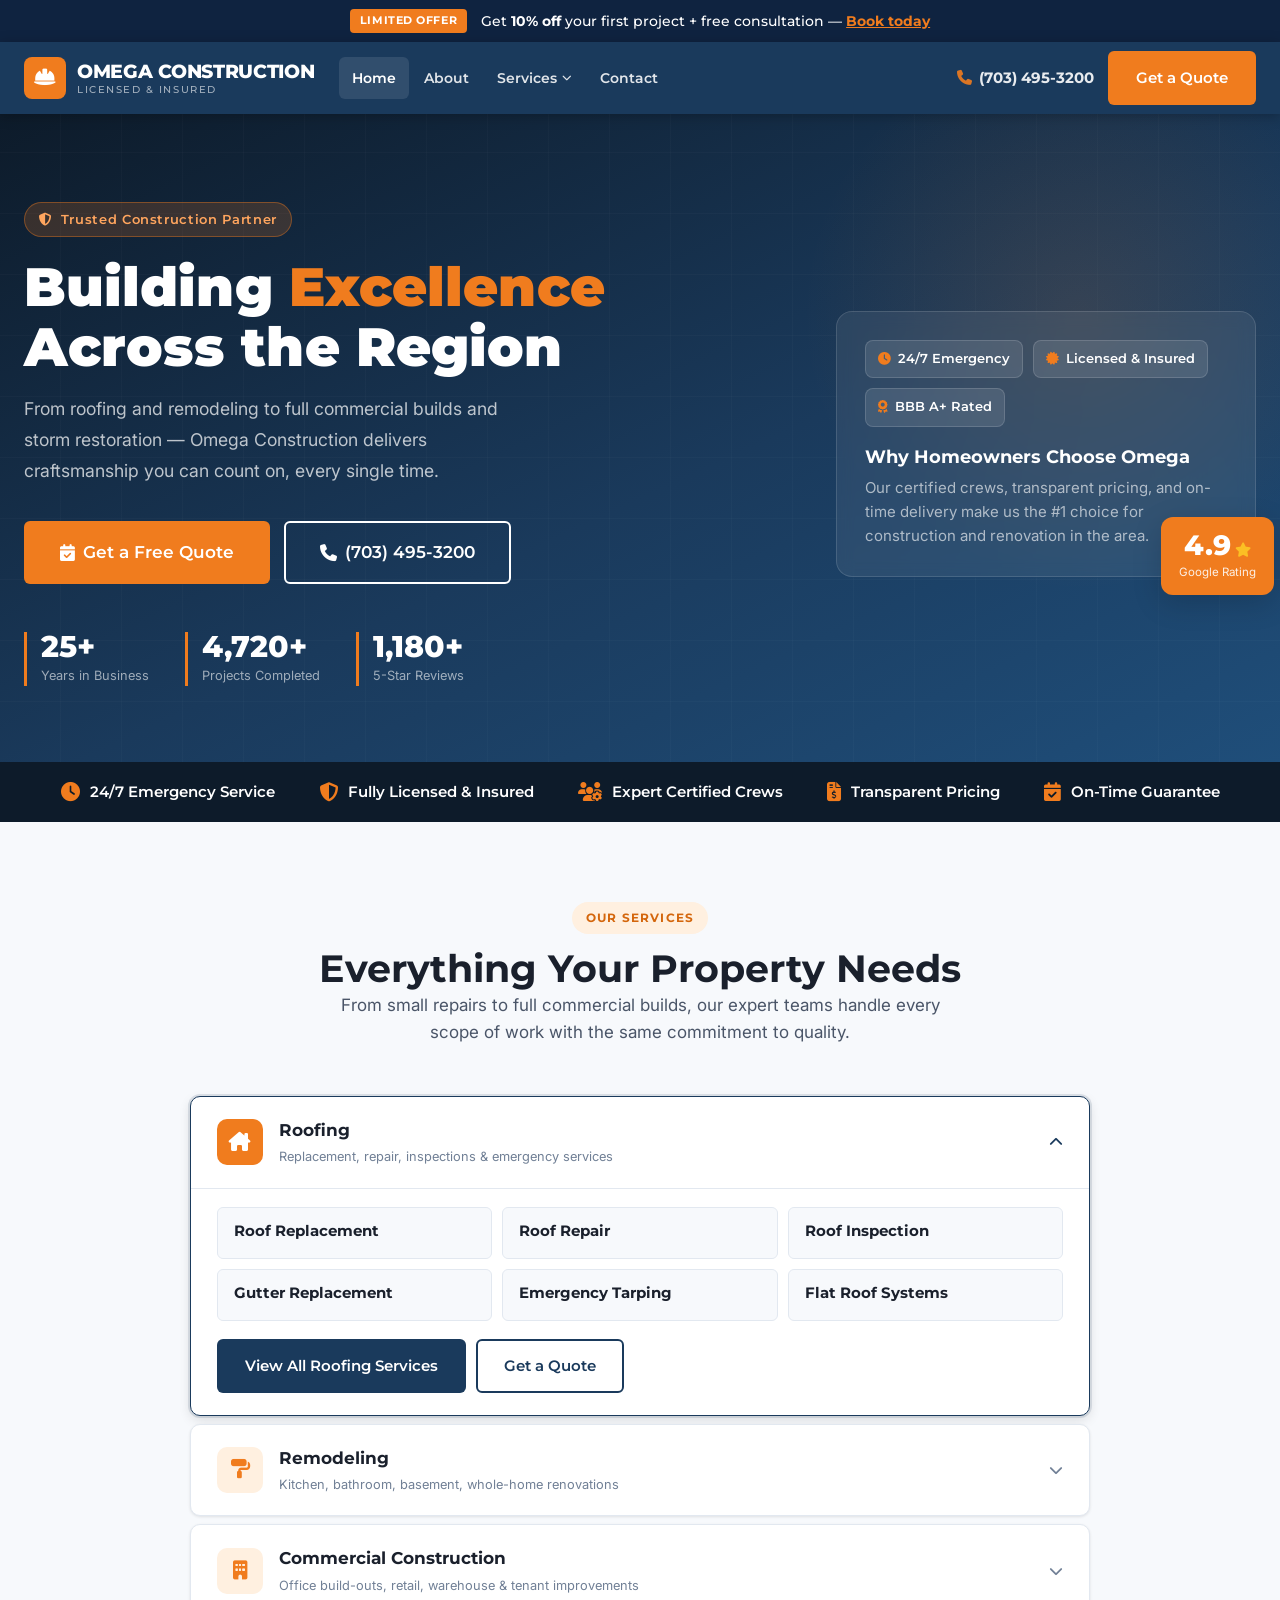
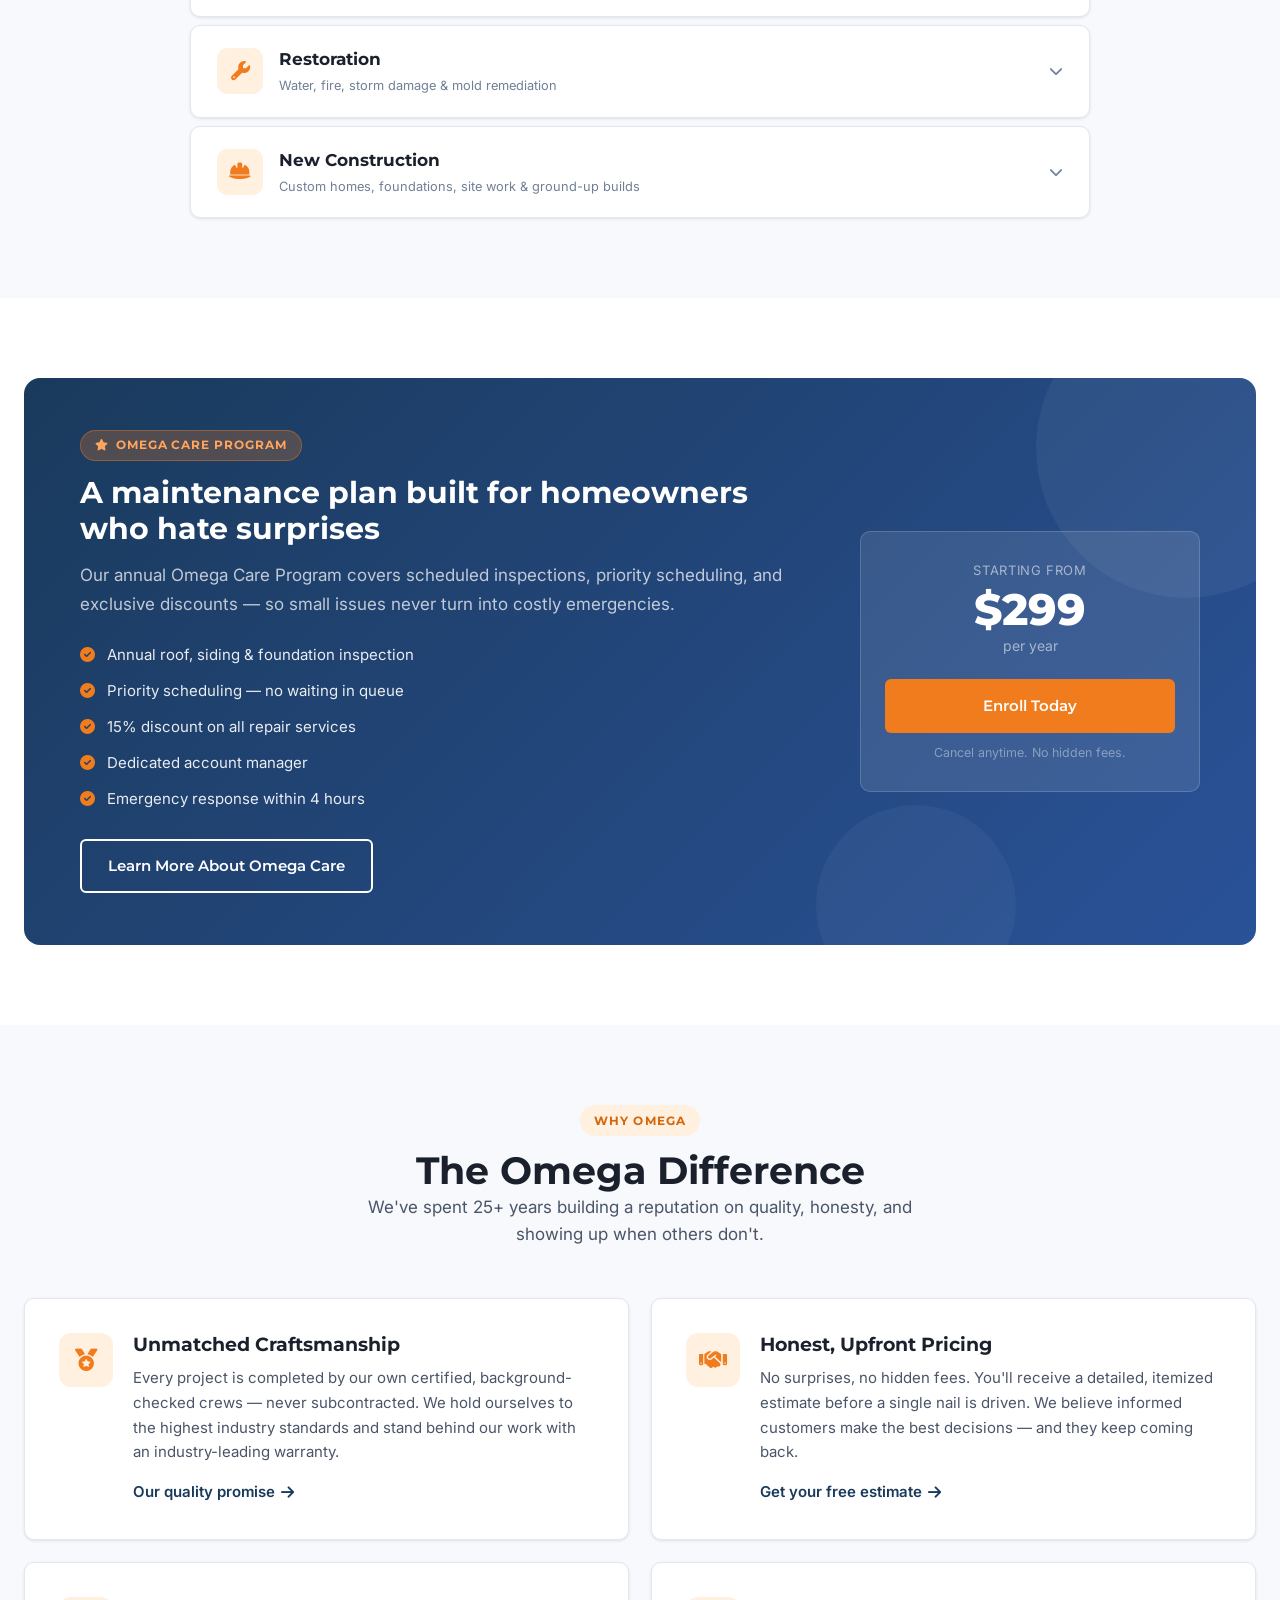
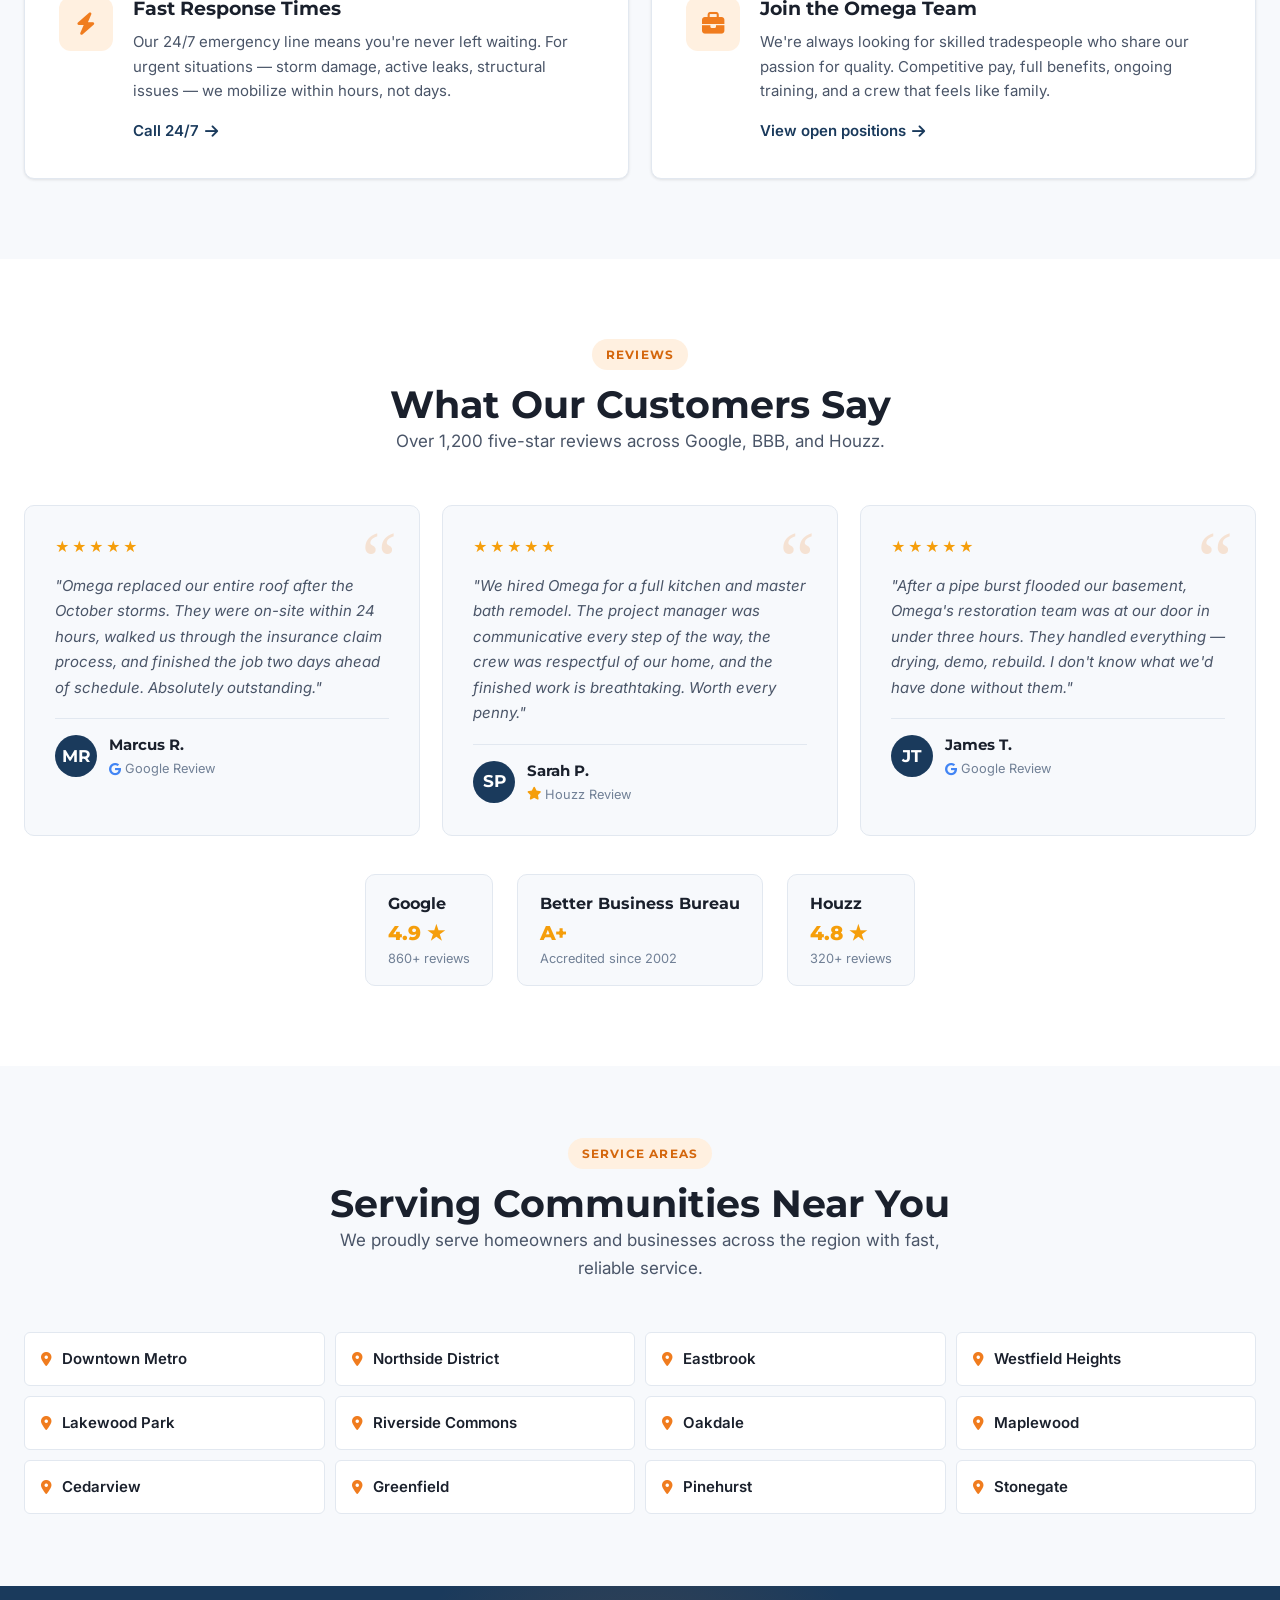
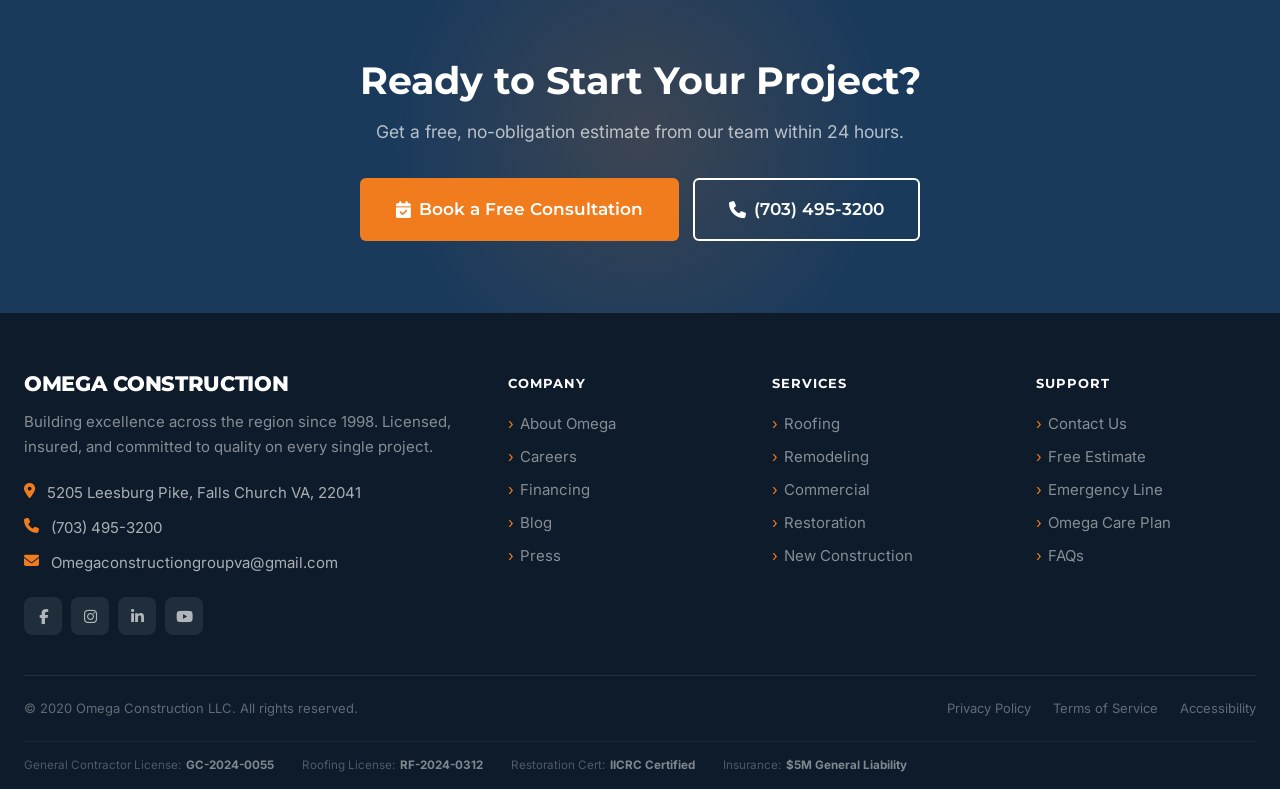
==== commit d25fcd9d: "Update contact info, remove pricing and timeframes from service items - Updated phone, email, and ad" ====
--- a/index.html
+++ b/index.html
@@ -49,7 +49,7 @@
         </nav>
 
         <div class="header-cta">
-          <a href="tel:18005550198" class="phone-link"><i class="fas fa-phone"></i>(800) 555-0198</a>
+          <a href="tel:+17034953200" class="phone-link"><i class="fas fa-phone"></i>(703) 495-3200</a>
           <a href="contact.html" class="btn btn-accent">Get a Quote</a>
         </div>
 
@@ -75,7 +75,7 @@
           </ul>
         </li>
         <li><a href="contact.html">Contact</a></li>
-        <li><a href="tel:18005550198"><i class="fas fa-phone" style="margin-right:8px;color:#f07c1e"></i>(800) 555-0198</a></li>
+        <li><a href="tel:+17034953200"><i class="fas fa-phone" style="margin-right:8px;color:#f07c1e"></i>(703) 495-3200</a></li>
       </ul>
     </div>
   </header>
@@ -90,7 +90,7 @@
           <p class="hero-desc">From roofing and remodeling to full commercial builds and storm restoration — Omega Construction delivers craftsmanship you can count on, every single time.</p>
           <div class="hero-actions">
             <a href="contact.html" class="btn btn-accent btn-lg"><i class="fas fa-calendar-check"></i>Get a Free Quote</a>
-            <a href="tel:18005550198" class="btn btn-outline btn-lg"><i class="fas fa-phone"></i>(800) 555-0198</a>
+            <a href="tel:+17034953200" class="btn btn-outline btn-lg"><i class="fas fa-phone"></i>(703) 495-3200</a>
           </div>
           <div class="hero-stats">
             <div class="stat-item">
@@ -165,33 +165,21 @@
             <div class="acc-services">
               <div class="svc-mini">
                 <h4>Roof Replacement</h4>
-                <div class="price">From $8,500</div>
-                <div class="dur"><i class="far fa-clock"></i> 1–2 days</div>
               </div>
               <div class="svc-mini">
                 <h4>Roof Repair</h4>
-                <div class="price">From $350</div>
-                <div class="dur"><i class="far fa-clock"></i> 2–6 hours</div>
               </div>
               <div class="svc-mini">
                 <h4>Roof Inspection</h4>
-                <div class="price">$150</div>
-                <div class="dur"><i class="far fa-clock"></i> 1–2 hours</div>
               </div>
               <div class="svc-mini">
                 <h4>Gutter Replacement</h4>
-                <div class="price">From $1,200</div>
-                <div class="dur"><i class="far fa-clock"></i> 1 day</div>
               </div>
               <div class="svc-mini">
                 <h4>Emergency Tarping</h4>
-                <div class="price">From $200</div>
-                <div class="dur"><i class="far fa-clock"></i> Same day</div>
               </div>
               <div class="svc-mini">
                 <h4>Flat Roof Systems</h4>
-                <div class="price">From $6,000</div>
-                <div class="dur"><i class="far fa-clock"></i> 1–3 days</div>
               </div>
             </div>
             <div class="acc-cta">
@@ -215,33 +203,21 @@
             <div class="acc-services">
               <div class="svc-mini">
                 <h4>Kitchen Remodel</h4>
-                <div class="price">From $18,000</div>
-                <div class="dur"><i class="far fa-clock"></i> 2–4 weeks</div>
               </div>
               <div class="svc-mini">
                 <h4>Bathroom Remodel</h4>
-                <div class="price">From $8,500</div>
-                <div class="dur"><i class="far fa-clock"></i> 1–2 weeks</div>
               </div>
               <div class="svc-mini">
                 <h4>Basement Finishing</h4>
-                <div class="price">From $25,000</div>
-                <div class="dur"><i class="far fa-clock"></i> 3–5 weeks</div>
               </div>
               <div class="svc-mini">
                 <h4>Home Addition</h4>
-                <div class="price">From $50,000</div>
-                <div class="dur"><i class="far fa-clock"></i> 6–12 weeks</div>
               </div>
               <div class="svc-mini">
                 <h4>Flooring Installation</h4>
-                <div class="price">From $3,500</div>
-                <div class="dur"><i class="far fa-clock"></i> 1–3 days</div>
               </div>
               <div class="svc-mini">
                 <h4>Deck &amp; Patio Build</h4>
-                <div class="price">From $7,500</div>
-                <div class="dur"><i class="far fa-clock"></i> 3–7 days</div>
               </div>
             </div>
             <div class="acc-cta">
@@ -265,33 +241,21 @@
             <div class="acc-services">
               <div class="svc-mini">
                 <h4>Office Build-Out</h4>
-                <div class="price">Custom Quote</div>
-                <div class="dur"><i class="far fa-clock"></i> 4–10 weeks</div>
               </div>
               <div class="svc-mini">
                 <h4>Retail Construction</h4>
-                <div class="price">Custom Quote</div>
-                <div class="dur"><i class="far fa-clock"></i> 6–16 weeks</div>
               </div>
               <div class="svc-mini">
                 <h4>Warehouse / Industrial</h4>
-                <div class="price">Custom Quote</div>
-                <div class="dur"><i class="far fa-clock"></i> Varies</div>
               </div>
               <div class="svc-mini">
                 <h4>Tenant Improvements</h4>
-                <div class="price">Custom Quote</div>
-                <div class="dur"><i class="far fa-clock"></i> 2–8 weeks</div>
               </div>
               <div class="svc-mini">
                 <h4>Commercial Renovation</h4>
-                <div class="price">Custom Quote</div>
-                <div class="dur"><i class="far fa-clock"></i> Varies</div>
               </div>
               <div class="svc-mini">
                 <h4>ADA Compliance Work</h4>
-                <div class="price">From $5,000</div>
-                <div class="dur"><i class="far fa-clock"></i> Varies</div>
               </div>
             </div>
             <div class="acc-cta">
@@ -315,34 +279,20 @@
             <div class="acc-services">
               <div class="svc-mini">
                 <h4>Water Damage Restoration</h4>
-                <div class="price">From $3,500</div>
-                <div class="dur"><i class="far fa-clock"></i> 3–7 days</div>
               </div>
               <div class="svc-mini">
                 <h4>Fire &amp; Smoke Damage</h4>
-                <div class="price">From $5,000</div>
-                <div class="dur"><i class="far fa-clock"></i> Varies</div>
               </div>
               <div class="svc-mini">
                 <h4>Storm Damage Repair</h4>
-                <div class="price">From $2,500</div>
-                <div class="dur"><i class="far fa-clock"></i> 1–5 days</div>
               </div>
               <div class="svc-mini">
                 <h4>Mold Remediation</h4>
-                <div class="price">From $1,500</div>
-                <div class="dur"><i class="far fa-clock"></i> 2–5 days</div>
               </div>
               <div class="svc-mini">
                 <h4>Structural Repairs</h4>
-                <div class="price">From $4,000</div>
-                <div class="dur"><i class="far fa-clock"></i> Varies</div>
-              </div>
-              <div class="svc-mini">
-                <h4>Insurance Claims Help</h4>
-                <div class="price">Free</div>
-                <div class="dur"><i class="far fa-clock"></i> Consultation</div>
-              </div>
+              </div>
+
             </div>
             <div class="acc-cta">
               <a href="restoration.html" class="btn btn-primary">View Restoration Services</a>
@@ -365,33 +315,21 @@
             <div class="acc-services">
               <div class="svc-mini">
                 <h4>Custom Home Builds</h4>
-                <div class="price">From $180/sqft</div>
-                <div class="dur"><i class="far fa-clock"></i> 6–12 months</div>
               </div>
               <div class="svc-mini">
                 <h4>Spec Home Builds</h4>
-                <div class="price">From $150/sqft</div>
-                <div class="dur"><i class="far fa-clock"></i> 5–9 months</div>
               </div>
               <div class="svc-mini">
                 <h4>Foundation Work</h4>
-                <div class="price">From $15,000</div>
-                <div class="dur"><i class="far fa-clock"></i> 1–3 weeks</div>
               </div>
               <div class="svc-mini">
                 <h4>Site Preparation</h4>
-                <div class="price">Custom Quote</div>
-                <div class="dur"><i class="far fa-clock"></i> Varies</div>
               </div>
               <div class="svc-mini">
                 <h4>Framing</h4>
-                <div class="price">From $25,000</div>
-                <div class="dur"><i class="far fa-clock"></i> 1–3 weeks</div>
               </div>
               <div class="svc-mini">
                 <h4>Driveways &amp; Concrete</h4>
-                <div class="price">From $3,500</div>
-                <div class="dur"><i class="far fa-clock"></i> 2–4 days</div>
               </div>
             </div>
             <div class="acc-cta">
@@ -466,7 +404,7 @@
           <div class="why-content">
             <h3>Fast Response Times</h3>
             <p>Our 24/7 emergency line means you're never left waiting. For urgent situations — storm damage, active leaks, structural issues — we mobilize within hours, not days.</p>
-            <a href="tel:18005550198" class="learn-more">Call 24/7 <i class="fas fa-arrow-right"></i></a>
+            <a href="tel:+17034953200" class="learn-more">Call 24/7 <i class="fas fa-arrow-right"></i></a>
           </div>
         </div>
         <div class="why-card anim d4">
@@ -585,7 +523,7 @@
       <p class="anim d1">Get a free, no-obligation estimate from our team within 24 hours.</p>
       <div class="cta-actions anim d2">
         <a href="contact.html" class="btn btn-accent btn-lg"><i class="fas fa-calendar-check"></i>Book a Free Consultation</a>
-        <a href="tel:18005550198" class="btn btn-outline btn-lg"><i class="fas fa-phone"></i>(800) 555-0198</a>
+        <a href="tel:+17034953200" class="btn btn-outline btn-lg"><i class="fas fa-phone"></i>(703) 495-3200</a>
       </div>
     </div>
   </section>
@@ -598,9 +536,9 @@
           <div class="footer-brand">
             <div class="logo-text">OMEGA CONSTRUCTION</div>
             <p class="footer-tagline">Building excellence across the region since 1998. Licensed, insured, and committed to quality on every single project.</p>
-            <div class="f-contact-item"><i class="fas fa-map-marker-alt"></i>450 Commerce Blvd, Suite 200, Metro City, ST 10001</div>
-            <div class="f-contact-item"><i class="fas fa-phone"></i>(800) 555-0198</div>
-            <div class="f-contact-item"><i class="fas fa-envelope"></i>info@omegaconstruction.com</div>
+            <div class="f-contact-item"><i class="fas fa-map-marker-alt"></i>5205 Leesburg Pike, Falls Church VA, 22041</div>
+            <div class="f-contact-item"><i class="fas fa-phone"></i>(703) 495-3200</div>
+            <div class="f-contact-item"><i class="fas fa-envelope"></i>Omegaconstructiongroupva@gmail.com</div>
             <div class="social-row">
               <a href="#" class="soc-link" aria-label="Facebook"><i class="fab fa-facebook-f"></i></a>
               <a href="#" class="soc-link" aria-label="Instagram"><i class="fab fa-instagram"></i></a>
@@ -645,7 +583,7 @@
       </div>
 
       <div class="footer-bottom">
-        <div class="footer-copy">&copy; 2025 Omega Construction LLC. All rights reserved.</div>
+        <div class="footer-copy">&copy; 2020 Omega Construction LLC. All rights reserved.</div>
         <div class="footer-legal">
           <a href="#">Privacy Policy</a>
           <a href="#">Terms of Service</a>
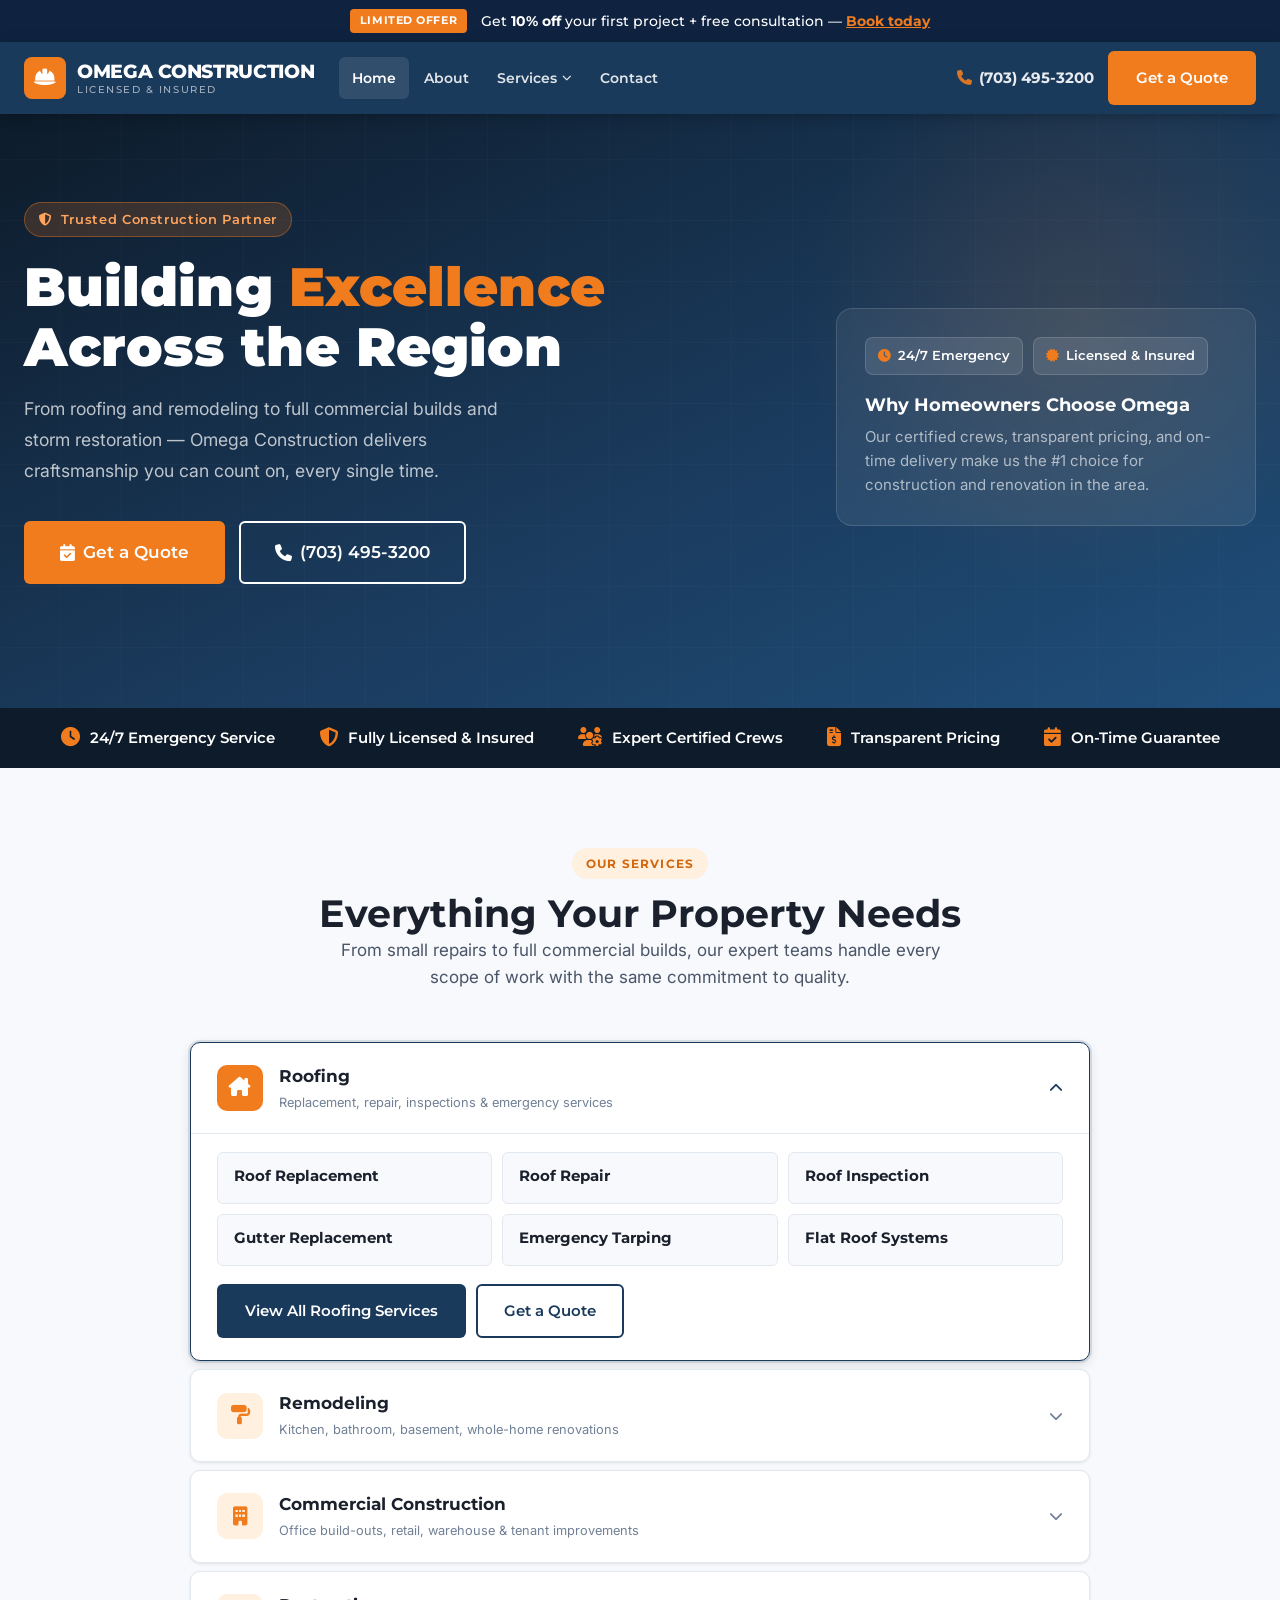
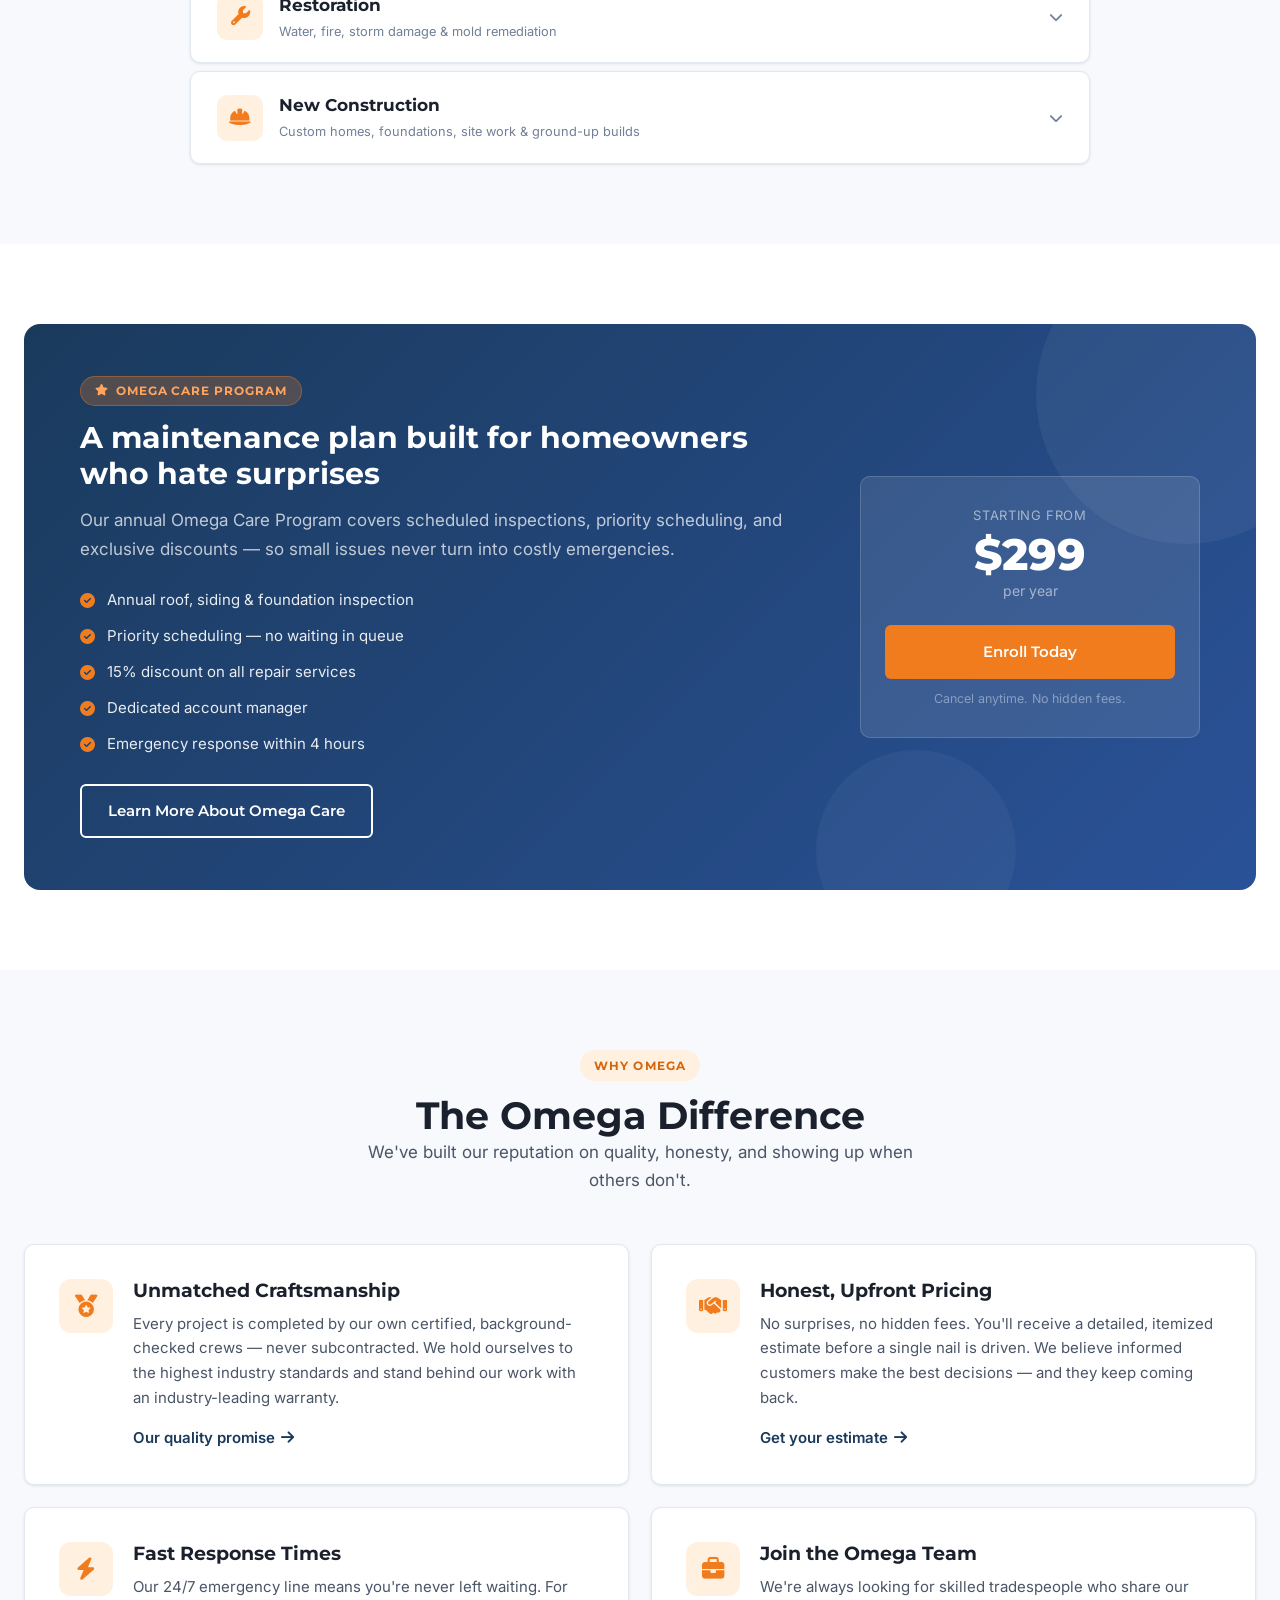
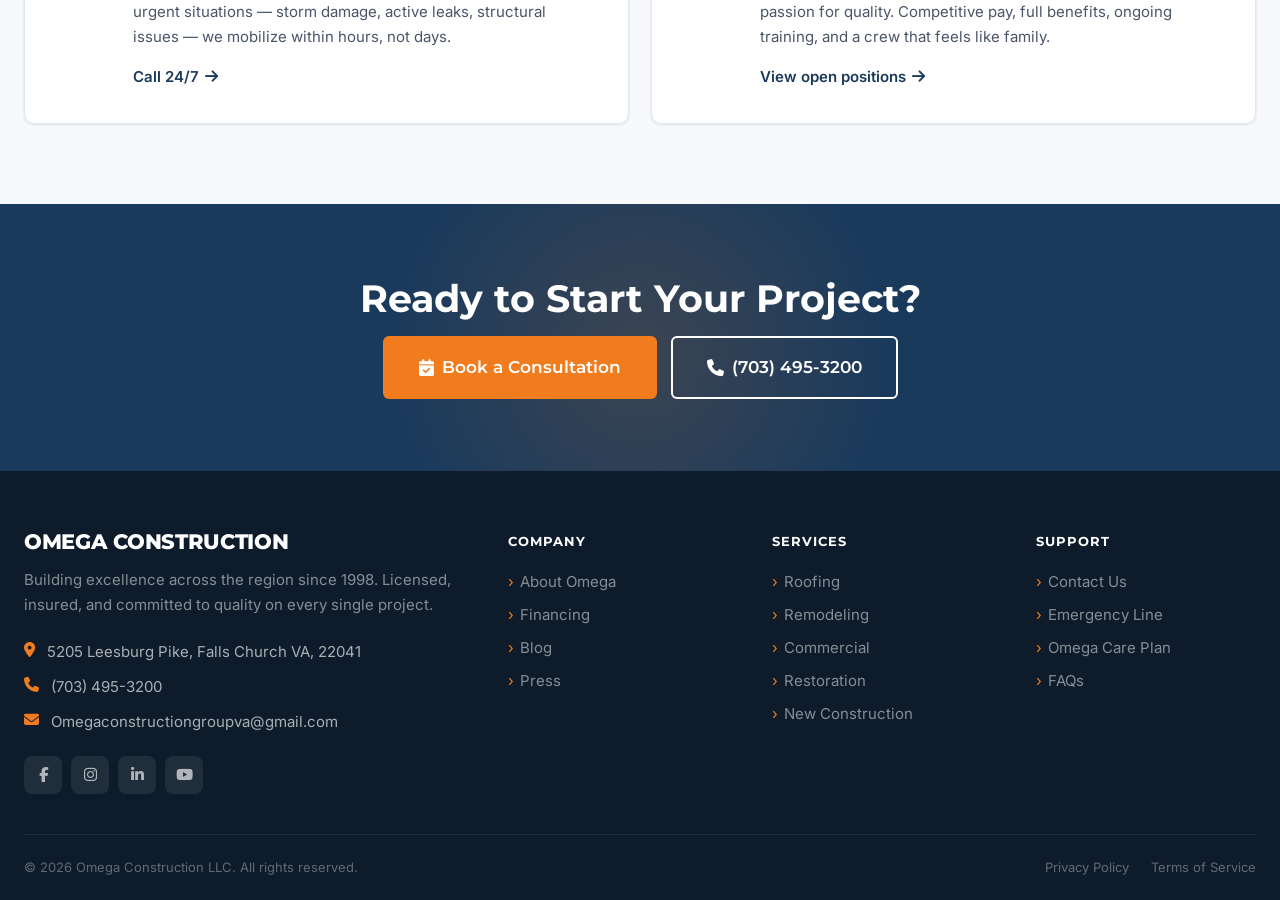
==== commit db7909da: "Update content" ====
--- a/index.html
+++ b/index.html
@@ -1,605 +1,665 @@
-<!DOCTYPE html>
+<!doctype html>
 <html lang="en">
-<head>
-  <meta charset="UTF-8">
-  <meta name="viewport" content="width=device-width, initial-scale=1.0">
-  <title>Omega Construction — Building Excellence Since 1998</title>
-  <meta name="description" content="Omega Construction delivers expert roofing, remodeling, commercial construction, and restoration services. Licensed, insured, and trusted across the region.">
-  <link rel="stylesheet" href="css/style.css">
-  <link rel="stylesheet" href="https://cdnjs.cloudflare.com/ajax/libs/font-awesome/6.5.0/css/all.min.css">
-</head>
-<body>
-
-  <!-- TOP BANNER -->
-  <div class="top-banner">
-    <div class="top-banner-inner">
-      <span class="tag">Limited Offer</span>
-      <span>Get <strong>10% off</strong> your first project + free consultation — <a href="contact.html">Book today</a></span>
+  <head>
+    <meta charset="UTF-8" />
+    <meta name="viewport" content="width=device-width, initial-scale=1.0" />
+    <title>Omega Construction</title>
+    <meta
+      name="description"
+      content="Omega Construction delivers expert roofing, remodeling, commercial construction, and restoration services. Licensed, insured, and trusted across the region."
+    />
+    <link rel="stylesheet" href="css/style.css" />
+    <link
+      rel="stylesheet"
+      href="https://cdnjs.cloudflare.com/ajax/libs/font-awesome/6.5.0/css/all.min.css"
+    />
+  </head>
+  <body>
+    <!-- TOP BANNER -->
+    <div class="top-banner">
+      <div class="top-banner-inner">
+        <span class="tag">Limited Offer</span>
+        <span
+          >Get <strong>10% off</strong> your first project + free consultation —
+          <a href="contact.html">Book today</a></span
+        >
+      </div>
     </div>
-  </div>
-
-  <!-- HEADER -->
-  <header class="site-header">
-    <div class="container">
-      <div class="header-inner">
-        <a href="index.html" class="logo">
-          <div class="logo-icon"><i class="fas fa-helmet-safety"></i></div>
-          <div class="logo-text">
-            OMEGA CONSTRUCTION
-            <span>Licensed &amp; Insured</span>
-          </div>
-        </a>
-
-        <nav class="main-nav">
-          <ul>
-            <li class="active"><a href="index.html">Home</a></li>
-            <li><a href="about.html">About</a></li>
-            <li>
-              <a href="#">Services <i class="fas fa-chevron-down chevron"></i></a>
-              <ul class="dropdown">
-                <li><a href="roofing.html"><span class="dd-icon"><i class="fas fa-house-chimney"></i></span>Roofing</a></li>
-                <li><a href="remodeling.html"><span class="dd-icon"><i class="fas fa-paint-roller"></i></span>Remodeling</a></li>
-                <li><a href="commercial.html"><span class="dd-icon"><i class="fas fa-building"></i></span>Commercial</a></li>
-                <li><a href="restoration.html"><span class="dd-icon"><i class="fas fa-wrench"></i></span>Restoration</a></li>
-                <li><a href="new-construction.html"><span class="dd-icon"><i class="fas fa-hard-hat"></i></span>New Construction</a></li>
-              </ul>
-            </li>
-            <li><a href="contact.html">Contact</a></li>
-          </ul>
-        </nav>
-
-        <div class="header-cta">
-          <a href="tel:+17034953200" class="phone-link"><i class="fas fa-phone"></i>(703) 495-3200</a>
-          <a href="contact.html" class="btn btn-accent">Get a Quote</a>
-        </div>
-
-        <button class="hamburger" id="hamburger" aria-label="Toggle menu">
-          <span></span><span></span><span></span>
-        </button>
+
+    <!-- HEADER -->
+    <header class="site-header">
+      <div class="container">
+        <div class="header-inner">
+          <a href="index.html" class="logo">
+            <div class="logo-icon"><i class="fas fa-helmet-safety"></i></div>
+            <div class="logo-text">
+              OMEGA CONSTRUCTION
+              <span>Licensed &amp; Insured</span>
+            </div>
+          </a>
+
+          <nav class="main-nav">
+            <ul>
+              <li class="active"><a href="index.html">Home</a></li>
+              <li><a href="about.html">About</a></li>
+              <li>
+                <a href="#"
+                  >Services <i class="fas fa-chevron-down chevron"></i
+                ></a>
+                <ul class="dropdown">
+                  <li>
+                    <a href="roofing.html"
+                      ><span class="dd-icon"
+                        ><i class="fas fa-house-chimney"></i></span
+                      >Roofing</a
+                    >
+                  </li>
+                  <li>
+                    <a href="remodeling.html"
+                      ><span class="dd-icon"
+                        ><i class="fas fa-paint-roller"></i></span
+                      >Remodeling</a
+                    >
+                  </li>
+                  <li>
+                    <a href="commercial.html"
+                      ><span class="dd-icon"
+                        ><i class="fas fa-building"></i></span
+                      >Commercial</a
+                    >
+                  </li>
+                  <li>
+                    <a href="restoration.html"
+                      ><span class="dd-icon"><i class="fas fa-wrench"></i></span
+                      >Restoration</a
+                    >
+                  </li>
+                  <li>
+                    <a href="new-construction.html"
+                      ><span class="dd-icon"
+                        ><i class="fas fa-hard-hat"></i></span
+                      >New Construction</a
+                    >
+                  </li>
+                </ul>
+              </li>
+              <li><a href="contact.html">Contact</a></li>
+            </ul>
+          </nav>
+
+          <div class="header-cta">
+            <a href="tel:+17034953200" class="phone-link"
+              ><i class="fas fa-phone"></i>(703) 495-3200</a
+            >
+            <a href="contact.html" class="btn btn-accent">Get a Quote</a>
+          </div>
+
+          <button class="hamburger" id="hamburger" aria-label="Toggle menu">
+            <span></span><span></span><span></span>
+          </button>
+        </div>
+      </div>
+
+      <!-- Mobile menu -->
+      <div class="mobile-menu" id="mobile-menu">
+        <ul>
+          <li><a href="index.html">Home</a></li>
+          <li><a href="about.html">About</a></li>
+          <li>
+            <div class="mobile-sub-trigger">
+              Services <i class="fas fa-chevron-down"></i>
+            </div>
+            <ul class="mobile-sub">
+              <li><a href="roofing.html">Roofing</a></li>
+              <li><a href="remodeling.html">Remodeling</a></li>
+              <li><a href="commercial.html">Commercial</a></li>
+              <li><a href="restoration.html">Restoration</a></li>
+              <li><a href="new-construction.html">New Construction</a></li>
+            </ul>
+          </li>
+          <li><a href="contact.html">Contact</a></li>
+          <li>
+            <a href="tel:+17034953200"
+              ><i
+                class="fas fa-phone"
+                style="margin-right: 8px; color: #f07c1e"
+              ></i
+              >(703) 495-3200</a
+            >
+          </li>
+        </ul>
+      </div>
+    </header>
+
+    <!-- HERO -->
+    <section class="hero">
+      <div class="container">
+        <div class="hero-inner">
+          <div class="hero-content">
+            <div class="hero-pill">
+              <i class="fas fa-shield-halved"></i>Trusted Construction Partner
+            </div>
+            <h1>
+              Building <span class="hl">Excellence</span><br />Across the Region
+            </h1>
+            <p class="hero-desc">
+              From roofing and remodeling to full commercial builds and storm
+              restoration — Omega Construction delivers craftsmanship you can
+              count on, every single time.
+            </p>
+            <div class="hero-actions">
+              <a href="contact.html" class="btn btn-accent btn-lg"
+                ><i class="fas fa-calendar-check"></i>Get a Quote</a
+              >
+              <a href="tel:+17034953200" class="btn btn-outline btn-lg"
+                ><i class="fas fa-phone"></i>(703) 495-3200</a
+              >
+            </div>
+          </div>
+
+          <div class="hero-visual">
+            <div class="hero-card">
+              <div class="hero-badges">
+                <div class="hero-badge">
+                  <i class="fas fa-clock"></i>24/7 Emergency
+                </div>
+                <div class="hero-badge">
+                  <i class="fas fa-certificate"></i>Licensed &amp; Insured
+                </div>
+              </div>
+              <h3>Why Homeowners Choose Omega</h3>
+              <p>
+                Our certified crews, transparent pricing, and on-time delivery
+                make us the #1 choice for construction and renovation in the
+                area.
+              </p>
+            </div>
+          </div>
+        </div>
+      </div>
+    </section>
+
+    <!-- TRUST BAR -->
+    <div class="trust-bar">
+      <div class="container">
+        <div class="trust-inner">
+          <div class="trust-item">
+            <i class="fas fa-clock"></i>24/7 Emergency Service
+          </div>
+          <div class="trust-item">
+            <i class="fas fa-shield-halved"></i>Fully Licensed &amp; Insured
+          </div>
+          <div class="trust-item">
+            <i class="fas fa-users-gear"></i>Expert Certified Crews
+          </div>
+          <div class="trust-item">
+            <i class="fas fa-file-invoice-dollar"></i>Transparent Pricing
+          </div>
+          <div class="trust-item">
+            <i class="fas fa-calendar-check"></i>On-Time Guarantee
+          </div>
+        </div>
       </div>
     </div>
 
-    <!-- Mobile menu -->
-    <div class="mobile-menu" id="mobile-menu">
-      <ul>
-        <li><a href="index.html">Home</a></li>
-        <li><a href="about.html">About</a></li>
-        <li>
-          <div class="mobile-sub-trigger">Services <i class="fas fa-chevron-down"></i></div>
-          <ul class="mobile-sub">
-            <li><a href="roofing.html">Roofing</a></li>
-            <li><a href="remodeling.html">Remodeling</a></li>
-            <li><a href="commercial.html">Commercial</a></li>
-            <li><a href="restoration.html">Restoration</a></li>
-            <li><a href="new-construction.html">New Construction</a></li>
-          </ul>
-        </li>
-        <li><a href="contact.html">Contact</a></li>
-        <li><a href="tel:+17034953200"><i class="fas fa-phone" style="margin-right:8px;color:#f07c1e"></i>(703) 495-3200</a></li>
-      </ul>
-    </div>
-  </header>
-
-  <!-- HERO -->
-  <section class="hero">
-    <div class="container">
-      <div class="hero-inner">
-        <div class="hero-content">
-          <div class="hero-pill"><i class="fas fa-shield-halved"></i>Trusted Construction Partner</div>
-          <h1>Building <span class="hl">Excellence</span><br>Across the Region</h1>
-          <p class="hero-desc">From roofing and remodeling to full commercial builds and storm restoration — Omega Construction delivers craftsmanship you can count on, every single time.</p>
-          <div class="hero-actions">
-            <a href="contact.html" class="btn btn-accent btn-lg"><i class="fas fa-calendar-check"></i>Get a Free Quote</a>
-            <a href="tel:+17034953200" class="btn btn-outline btn-lg"><i class="fas fa-phone"></i>(703) 495-3200</a>
-          </div>
-          <div class="hero-stats">
-            <div class="stat-item">
-              <div class="stat-num"><span class="counter" data-target="25" data-suffix="+">0+</span></div>
-              <div class="stat-lbl">Years in Business</div>
-            </div>
-            <div class="stat-item">
-              <div class="stat-num"><span class="counter" data-target="4800" data-suffix="+">0+</span></div>
-              <div class="stat-lbl">Projects Completed</div>
-            </div>
-            <div class="stat-item">
-              <div class="stat-num"><span class="counter" data-target="1200" data-suffix="+">0+</span></div>
-              <div class="stat-lbl">5-Star Reviews</div>
-            </div>
-          </div>
-        </div>
-
-        <div class="hero-visual">
-          <div class="hero-card">
-            <div class="hero-badges">
-              <div class="hero-badge"><i class="fas fa-clock"></i>24/7 Emergency</div>
-              <div class="hero-badge"><i class="fas fa-certificate"></i>Licensed &amp; Insured</div>
-              <div class="hero-badge"><i class="fas fa-award"></i>BBB A+ Rated</div>
-            </div>
-            <h3>Why Homeowners Choose Omega</h3>
-            <p>Our certified crews, transparent pricing, and on-time delivery make us the #1 choice for construction and renovation in the area.</p>
-          </div>
-          <div class="hero-float">
-            <div class="big">4.9<i class="fas fa-star" style="font-size:.9rem;margin-left:4px;color:#fbbf24"></i></div>
-            <div class="small">Google Rating</div>
-          </div>
-        </div>
-      </div>
-    </div>
-  </section>
-
-  <!-- TRUST BAR -->
-  <div class="trust-bar">
-    <div class="container">
-      <div class="trust-inner">
-        <div class="trust-item"><i class="fas fa-clock"></i>24/7 Emergency Service</div>
-        <div class="trust-item"><i class="fas fa-shield-halved"></i>Fully Licensed &amp; Insured</div>
-        <div class="trust-item"><i class="fas fa-users-gear"></i>Expert Certified Crews</div>
-        <div class="trust-item"><i class="fas fa-file-invoice-dollar"></i>Transparent Pricing</div>
-        <div class="trust-item"><i class="fas fa-calendar-check"></i>On-Time Guarantee</div>
-      </div>
-    </div>
-  </div>
-
-  <!-- SERVICES ACCORDION -->
-  <section class="services-section">
-    <div class="container">
-      <div class="section-header anim">
-        <div class="section-label">Our Services</div>
-        <h2>Everything Your Property Needs</h2>
-        <p class="section-sub">From small repairs to full commercial builds, our expert teams handle every scope of work with the same commitment to quality.</p>
-      </div>
-
-      <div class="accordion-wrap">
-
-        <!-- Roofing -->
-        <div class="acc-item open anim">
-          <div class="acc-header">
-            <div class="acc-icon"><i class="fas fa-house-chimney"></i></div>
-            <div class="acc-title-wrap">
-              <div class="acc-title">Roofing</div>
-              <div class="acc-meta">Replacement, repair, inspections &amp; emergency services</div>
-            </div>
-            <i class="fas fa-chevron-down acc-chevron"></i>
-          </div>
-          <div class="acc-body">
-            <div class="acc-services">
-              <div class="svc-mini">
-                <h4>Roof Replacement</h4>
-              </div>
-              <div class="svc-mini">
-                <h4>Roof Repair</h4>
-              </div>
-              <div class="svc-mini">
-                <h4>Roof Inspection</h4>
-              </div>
-              <div class="svc-mini">
-                <h4>Gutter Replacement</h4>
-              </div>
-              <div class="svc-mini">
-                <h4>Emergency Tarping</h4>
-              </div>
-              <div class="svc-mini">
-                <h4>Flat Roof Systems</h4>
-              </div>
-            </div>
-            <div class="acc-cta">
-              <a href="roofing.html" class="btn btn-primary">View All Roofing Services</a>
-              <a href="contact.html" class="btn btn-outline-dark">Get a Quote</a>
-            </div>
-          </div>
-        </div>
-
-        <!-- Remodeling -->
-        <div class="acc-item anim d1">
-          <div class="acc-header">
-            <div class="acc-icon"><i class="fas fa-paint-roller"></i></div>
-            <div class="acc-title-wrap">
-              <div class="acc-title">Remodeling</div>
-              <div class="acc-meta">Kitchen, bathroom, basement, whole-home renovations</div>
-            </div>
-            <i class="fas fa-chevron-down acc-chevron"></i>
-          </div>
-          <div class="acc-body">
-            <div class="acc-services">
-              <div class="svc-mini">
-                <h4>Kitchen Remodel</h4>
-              </div>
-              <div class="svc-mini">
-                <h4>Bathroom Remodel</h4>
-              </div>
-              <div class="svc-mini">
-                <h4>Basement Finishing</h4>
-              </div>
-              <div class="svc-mini">
-                <h4>Home Addition</h4>
-              </div>
-              <div class="svc-mini">
-                <h4>Flooring Installation</h4>
-              </div>
-              <div class="svc-mini">
-                <h4>Deck &amp; Patio Build</h4>
-              </div>
-            </div>
-            <div class="acc-cta">
-              <a href="remodeling.html" class="btn btn-primary">View All Remodeling Services</a>
-              <a href="contact.html" class="btn btn-outline-dark">Get a Quote</a>
-            </div>
-          </div>
-        </div>
-
-        <!-- Commercial -->
-        <div class="acc-item anim d2">
-          <div class="acc-header">
-            <div class="acc-icon"><i class="fas fa-building"></i></div>
-            <div class="acc-title-wrap">
-              <div class="acc-title">Commercial Construction</div>
-              <div class="acc-meta">Office build-outs, retail, warehouse &amp; tenant improvements</div>
-            </div>
-            <i class="fas fa-chevron-down acc-chevron"></i>
-          </div>
-          <div class="acc-body">
-            <div class="acc-services">
-              <div class="svc-mini">
-                <h4>Office Build-Out</h4>
-              </div>
-              <div class="svc-mini">
-                <h4>Retail Construction</h4>
-              </div>
-              <div class="svc-mini">
-                <h4>Warehouse / Industrial</h4>
-              </div>
-              <div class="svc-mini">
-                <h4>Tenant Improvements</h4>
-              </div>
-              <div class="svc-mini">
-                <h4>Commercial Renovation</h4>
-              </div>
-              <div class="svc-mini">
-                <h4>ADA Compliance Work</h4>
-              </div>
-            </div>
-            <div class="acc-cta">
-              <a href="commercial.html" class="btn btn-primary">View Commercial Services</a>
-              <a href="contact.html" class="btn btn-outline-dark">Request a Bid</a>
-            </div>
-          </div>
-        </div>
-
-        <!-- Restoration -->
-        <div class="acc-item anim d3">
-          <div class="acc-header">
-            <div class="acc-icon"><i class="fas fa-wrench"></i></div>
-            <div class="acc-title-wrap">
-              <div class="acc-title">Restoration</div>
-              <div class="acc-meta">Water, fire, storm damage &amp; mold remediation</div>
-            </div>
-            <i class="fas fa-chevron-down acc-chevron"></i>
-          </div>
-          <div class="acc-body">
-            <div class="acc-services">
-              <div class="svc-mini">
-                <h4>Water Damage Restoration</h4>
-              </div>
-              <div class="svc-mini">
-                <h4>Fire &amp; Smoke Damage</h4>
-              </div>
-              <div class="svc-mini">
-                <h4>Storm Damage Repair</h4>
-              </div>
-              <div class="svc-mini">
-                <h4>Mold Remediation</h4>
-              </div>
-              <div class="svc-mini">
-                <h4>Structural Repairs</h4>
-              </div>
-
-            </div>
-            <div class="acc-cta">
-              <a href="restoration.html" class="btn btn-primary">View Restoration Services</a>
-              <a href="contact.html" class="btn btn-outline-dark">Emergency Line</a>
-            </div>
-          </div>
-        </div>
-
-        <!-- New Construction -->
-        <div class="acc-item anim d4">
-          <div class="acc-header">
-            <div class="acc-icon"><i class="fas fa-hard-hat"></i></div>
-            <div class="acc-title-wrap">
-              <div class="acc-title">New Construction</div>
-              <div class="acc-meta">Custom homes, foundations, site work &amp; ground-up builds</div>
-            </div>
-            <i class="fas fa-chevron-down acc-chevron"></i>
-          </div>
-          <div class="acc-body">
-            <div class="acc-services">
-              <div class="svc-mini">
-                <h4>Custom Home Builds</h4>
-              </div>
-              <div class="svc-mini">
-                <h4>Spec Home Builds</h4>
-              </div>
-              <div class="svc-mini">
-                <h4>Foundation Work</h4>
-              </div>
-              <div class="svc-mini">
-                <h4>Site Preparation</h4>
-              </div>
-              <div class="svc-mini">
-                <h4>Framing</h4>
-              </div>
-              <div class="svc-mini">
-                <h4>Driveways &amp; Concrete</h4>
-              </div>
-            </div>
-            <div class="acc-cta">
-              <a href="new-construction.html" class="btn btn-primary">View New Construction</a>
-              <a href="contact.html" class="btn btn-outline-dark">Start Planning</a>
-            </div>
-          </div>
-        </div>
-
-      </div>
-    </div>
-  </section>
-
-  <!-- OMEGA CARE PROGRAM -->
-  <section class="program-section">
-    <div class="container">
-      <div class="program-card anim">
-        <div class="prog-left">
-          <div class="prog-tag"><i class="fas fa-star"></i>Omega Care Program</div>
-          <h2>A maintenance plan built for homeowners who hate surprises</h2>
-          <p>Our annual Omega Care Program covers scheduled inspections, priority scheduling, and exclusive discounts — so small issues never turn into costly emergencies.</p>
-          <div class="prog-features">
-            <div class="prog-feature"><i class="fas fa-check-circle"></i>Annual roof, siding &amp; foundation inspection</div>
-            <div class="prog-feature"><i class="fas fa-check-circle"></i>Priority scheduling — no waiting in queue</div>
-            <div class="prog-feature"><i class="fas fa-check-circle"></i>15% discount on all repair services</div>
-            <div class="prog-feature"><i class="fas fa-check-circle"></i>Dedicated account manager</div>
-            <div class="prog-feature"><i class="fas fa-check-circle"></i>Emergency response within 4 hours</div>
-          </div>
-          <a href="contact.html" class="btn btn-outline">Learn More About Omega Care</a>
-        </div>
-        <div class="prog-right">
-          <div class="prog-pricing">
-            <div class="from">Starting from</div>
-            <div class="price">$299</div>
-            <div class="per">per year</div>
-            <a href="contact.html" class="btn btn-accent">Enroll Today</a>
-            <div class="note">Cancel anytime. No hidden fees.</div>
-          </div>
-        </div>
-      </div>
-    </div>
-  </section>
-
-  <!-- WHY CHOOSE US -->
-  <section class="why-section">
-    <div class="container">
-      <div class="section-header anim">
-        <div class="section-label">Why Omega</div>
-        <h2>The Omega Difference</h2>
-        <p class="section-sub">We've spent 25+ years building a reputation on quality, honesty, and showing up when others don't.</p>
-      </div>
-
-      <div class="why-grid">
-        <div class="why-card anim d1">
-          <div class="why-icon"><i class="fas fa-medal"></i></div>
-          <div class="why-content">
-            <h3>Unmatched Craftsmanship</h3>
-            <p>Every project is completed by our own certified, background-checked crews — never subcontracted. We hold ourselves to the highest industry standards and stand behind our work with an industry-leading warranty.</p>
-            <a href="about.html" class="learn-more">Our quality promise <i class="fas fa-arrow-right"></i></a>
-          </div>
-        </div>
-        <div class="why-card anim d2">
-          <div class="why-icon"><i class="fas fa-handshake"></i></div>
-          <div class="why-content">
-            <h3>Honest, Upfront Pricing</h3>
-            <p>No surprises, no hidden fees. You'll receive a detailed, itemized estimate before a single nail is driven. We believe informed customers make the best decisions — and they keep coming back.</p>
-            <a href="contact.html" class="learn-more">Get your free estimate <i class="fas fa-arrow-right"></i></a>
-          </div>
-        </div>
-        <div class="why-card anim d3">
-          <div class="why-icon"><i class="fas fa-bolt"></i></div>
-          <div class="why-content">
-            <h3>Fast Response Times</h3>
-            <p>Our 24/7 emergency line means you're never left waiting. For urgent situations — storm damage, active leaks, structural issues — we mobilize within hours, not days.</p>
-            <a href="tel:+17034953200" class="learn-more">Call 24/7 <i class="fas fa-arrow-right"></i></a>
-          </div>
-        </div>
-        <div class="why-card anim d4">
-          <div class="why-icon"><i class="fas fa-briefcase"></i></div>
-          <div class="why-content">
-            <h3>Join the Omega Team</h3>
-            <p>We're always looking for skilled tradespeople who share our passion for quality. Competitive pay, full benefits, ongoing training, and a crew that feels like family.</p>
-            <a href="contact.html" class="learn-more">View open positions <i class="fas fa-arrow-right"></i></a>
-          </div>
-        </div>
-      </div>
-    </div>
-  </section>
-
-  <!-- TESTIMONIALS -->
-  <section class="testimonials-section">
-    <div class="container">
-      <div class="section-header anim">
-        <div class="section-label">Reviews</div>
-        <h2>What Our Customers Say</h2>
-        <p class="section-sub">Over 1,200 five-star reviews across Google, BBB, and Houzz.</p>
-      </div>
-
-      <div class="testi-grid">
-        <div class="testi-card anim d1">
-          <div class="stars">★★★★★</div>
-          <p class="testi-text">"Omega replaced our entire roof after the October storms. They were on-site within 24 hours, walked us through the insurance claim process, and finished the job two days ahead of schedule. Absolutely outstanding."</p>
-          <div class="testi-author">
-            <div class="author-avatar">MR</div>
+    <!-- SERVICES ACCORDION -->
+    <section class="services-section">
+      <div class="container">
+        <div class="section-header anim">
+          <div class="section-label">Our Services</div>
+          <h2>Everything Your Property Needs</h2>
+          <p class="section-sub">
+            From small repairs to full commercial builds, our expert teams
+            handle every scope of work with the same commitment to quality.
+          </p>
+        </div>
+
+        <div class="accordion-wrap">
+          <!-- Roofing -->
+          <div class="acc-item open anim">
+            <div class="acc-header">
+              <div class="acc-icon"><i class="fas fa-house-chimney"></i></div>
+              <div class="acc-title-wrap">
+                <div class="acc-title">Roofing</div>
+                <div class="acc-meta">
+                  Replacement, repair, inspections &amp; emergency services
+                </div>
+              </div>
+              <i class="fas fa-chevron-down acc-chevron"></i>
+            </div>
+            <div class="acc-body">
+              <div class="acc-services">
+                <div class="svc-mini">
+                  <h4>Roof Replacement</h4>
+                </div>
+                <div class="svc-mini">
+                  <h4>Roof Repair</h4>
+                </div>
+                <div class="svc-mini">
+                  <h4>Roof Inspection</h4>
+                </div>
+                <div class="svc-mini">
+                  <h4>Gutter Replacement</h4>
+                </div>
+                <div class="svc-mini">
+                  <h4>Emergency Tarping</h4>
+                </div>
+                <div class="svc-mini">
+                  <h4>Flat Roof Systems</h4>
+                </div>
+              </div>
+              <div class="acc-cta">
+                <a href="roofing.html" class="btn btn-primary"
+                  >View All Roofing Services</a
+                >
+                <a href="contact.html" class="btn btn-outline-dark"
+                  >Get a Quote</a
+                >
+              </div>
+            </div>
+          </div>
+
+          <!-- Remodeling -->
+          <div class="acc-item anim d1">
+            <div class="acc-header">
+              <div class="acc-icon"><i class="fas fa-paint-roller"></i></div>
+              <div class="acc-title-wrap">
+                <div class="acc-title">Remodeling</div>
+                <div class="acc-meta">
+                  Kitchen, bathroom, basement, whole-home renovations
+                </div>
+              </div>
+              <i class="fas fa-chevron-down acc-chevron"></i>
+            </div>
+            <div class="acc-body">
+              <div class="acc-services">
+                <div class="svc-mini">
+                  <h4>Kitchen Remodel</h4>
+                </div>
+                <div class="svc-mini">
+                  <h4>Bathroom Remodel</h4>
+                </div>
+                <div class="svc-mini">
+                  <h4>Basement Finishing</h4>
+                </div>
+                <div class="svc-mini">
+                  <h4>Home Addition</h4>
+                </div>
+                <div class="svc-mini">
+                  <h4>Flooring Installation</h4>
+                </div>
+                <div class="svc-mini">
+                  <h4>Deck &amp; Patio Build</h4>
+                </div>
+              </div>
+              <div class="acc-cta">
+                <a href="remodeling.html" class="btn btn-primary"
+                  >View All Remodeling Services</a
+                >
+                <a href="contact.html" class="btn btn-outline-dark"
+                  >Get a Quote</a
+                >
+              </div>
+            </div>
+          </div>
+
+          <!-- Commercial -->
+          <div class="acc-item anim d2">
+            <div class="acc-header">
+              <div class="acc-icon"><i class="fas fa-building"></i></div>
+              <div class="acc-title-wrap">
+                <div class="acc-title">Commercial Construction</div>
+                <div class="acc-meta">
+                  Office build-outs, retail, warehouse &amp; tenant improvements
+                </div>
+              </div>
+              <i class="fas fa-chevron-down acc-chevron"></i>
+            </div>
+            <div class="acc-body">
+              <div class="acc-services">
+                <div class="svc-mini">
+                  <h4>Office Build-Out</h4>
+                </div>
+                <div class="svc-mini">
+                  <h4>Retail Construction</h4>
+                </div>
+                <div class="svc-mini">
+                  <h4>Warehouse / Industrial</h4>
+                </div>
+                <div class="svc-mini">
+                  <h4>Tenant Improvements</h4>
+                </div>
+                <div class="svc-mini">
+                  <h4>Commercial Renovation</h4>
+                </div>
+                <div class="svc-mini">
+                  <h4>ADA Compliance Work</h4>
+                </div>
+              </div>
+              <div class="acc-cta">
+                <a href="commercial.html" class="btn btn-primary"
+                  >View Commercial Services</a
+                >
+                <a href="contact.html" class="btn btn-outline-dark"
+                  >Request a Bid</a
+                >
+              </div>
+            </div>
+          </div>
+
+          <!-- Restoration -->
+          <div class="acc-item anim d3">
+            <div class="acc-header">
+              <div class="acc-icon"><i class="fas fa-wrench"></i></div>
+              <div class="acc-title-wrap">
+                <div class="acc-title">Restoration</div>
+                <div class="acc-meta">
+                  Water, fire, storm damage &amp; mold remediation
+                </div>
+              </div>
+              <i class="fas fa-chevron-down acc-chevron"></i>
+            </div>
+            <div class="acc-body">
+              <div class="acc-services">
+                <div class="svc-mini">
+                  <h4>Water Damage Restoration</h4>
+                </div>
+                <div class="svc-mini">
+                  <h4>Fire &amp; Smoke Damage</h4>
+                </div>
+                <div class="svc-mini">
+                  <h4>Storm Damage Repair</h4>
+                </div>
+                <div class="svc-mini">
+                  <h4>Mold Remediation</h4>
+                </div>
+                <div class="svc-mini">
+                  <h4>Structural Repairs</h4>
+                </div>
+              </div>
+              <div class="acc-cta">
+                <a href="restoration.html" class="btn btn-primary"
+                  >View Restoration Services</a
+                >
+                <a href="contact.html" class="btn btn-outline-dark"
+                  >Emergency Line</a
+                >
+              </div>
+            </div>
+          </div>
+
+          <!-- New Construction -->
+          <div class="acc-item anim d4">
+            <div class="acc-header">
+              <div class="acc-icon"><i class="fas fa-hard-hat"></i></div>
+              <div class="acc-title-wrap">
+                <div class="acc-title">New Construction</div>
+                <div class="acc-meta">
+                  Custom homes, foundations, site work &amp; ground-up builds
+                </div>
+              </div>
+              <i class="fas fa-chevron-down acc-chevron"></i>
+            </div>
+            <div class="acc-body">
+              <div class="acc-services">
+                <div class="svc-mini">
+                  <h4>Custom Home Builds</h4>
+                </div>
+                <div class="svc-mini">
+                  <h4>Spec Home Builds</h4>
+                </div>
+                <div class="svc-mini">
+                  <h4>Foundation Work</h4>
+                </div>
+                <div class="svc-mini">
+                  <h4>Site Preparation</h4>
+                </div>
+                <div class="svc-mini">
+                  <h4>Framing</h4>
+                </div>
+                <div class="svc-mini">
+                  <h4>Driveways &amp; Concrete</h4>
+                </div>
+              </div>
+              <div class="acc-cta">
+                <a href="new-construction.html" class="btn btn-primary"
+                  >View New Construction</a
+                >
+                <a href="contact.html" class="btn btn-outline-dark"
+                  >Start Planning</a
+                >
+              </div>
+            </div>
+          </div>
+        </div>
+      </div>
+    </section>
+
+    <!-- OMEGA CARE PROGRAM -->
+    <section class="program-section">
+      <div class="container">
+        <div class="program-card anim">
+          <div class="prog-left">
+            <div class="prog-tag">
+              <i class="fas fa-star"></i>Omega Care Program
+            </div>
+            <h2>A maintenance plan built for homeowners who hate surprises</h2>
+            <p>
+              Our annual Omega Care Program covers scheduled inspections,
+              priority scheduling, and exclusive discounts — so small issues
+              never turn into costly emergencies.
+            </p>
+            <div class="prog-features">
+              <div class="prog-feature">
+                <i class="fas fa-check-circle"></i>Annual roof, siding &amp;
+                foundation inspection
+              </div>
+              <div class="prog-feature">
+                <i class="fas fa-check-circle"></i>Priority scheduling — no
+                waiting in queue
+              </div>
+              <div class="prog-feature">
+                <i class="fas fa-check-circle"></i>15% discount on all repair
+                services
+              </div>
+              <div class="prog-feature">
+                <i class="fas fa-check-circle"></i>Dedicated account manager
+              </div>
+              <div class="prog-feature">
+                <i class="fas fa-check-circle"></i>Emergency response within 4
+                hours
+              </div>
+            </div>
+            <a href="contact.html" class="btn btn-outline"
+              >Learn More About Omega Care</a
+            >
+          </div>
+          <div class="prog-right">
+            <div class="prog-pricing">
+              <div class="from">Starting from</div>
+              <div class="price">$299</div>
+              <div class="per">per year</div>
+              <a href="contact.html" class="btn btn-accent">Enroll Today</a>
+              <div class="note">Cancel anytime. No hidden fees.</div>
+            </div>
+          </div>
+        </div>
+      </div>
+    </section>
+
+    <!-- WHY CHOOSE US -->
+    <section class="why-section">
+      <div class="container">
+        <div class="section-header anim">
+          <div class="section-label">Why Omega</div>
+          <h2>The Omega Difference</h2>
+          <p class="section-sub">
+            We've built our reputation on quality, honesty, and showing up when
+            others don't.
+          </p>
+        </div>
+
+        <div class="why-grid">
+          <div class="why-card anim d1">
+            <div class="why-icon"><i class="fas fa-medal"></i></div>
+            <div class="why-content">
+              <h3>Unmatched Craftsmanship</h3>
+              <p>
+                Every project is completed by our own certified,
+                background-checked crews — never subcontracted. We hold
+                ourselves to the highest industry standards and stand behind our
+                work with an industry-leading warranty.
+              </p>
+              <a href="about.html" class="learn-more"
+                >Our quality promise <i class="fas fa-arrow-right"></i
+              ></a>
+            </div>
+          </div>
+          <div class="why-card anim d2">
+            <div class="why-icon"><i class="fas fa-handshake"></i></div>
+            <div class="why-content">
+              <h3>Honest, Upfront Pricing</h3>
+              <p>
+                No surprises, no hidden fees. You'll receive a detailed,
+                itemized estimate before a single nail is driven. We believe
+                informed customers make the best decisions — and they keep
+                coming back.
+              </p>
+              <a href="contact.html" class="learn-more"
+                >Get your estimate <i class="fas fa-arrow-right"></i
+              ></a>
+            </div>
+          </div>
+          <div class="why-card anim d3">
+            <div class="why-icon"><i class="fas fa-bolt"></i></div>
+            <div class="why-content">
+              <h3>Fast Response Times</h3>
+              <p>
+                Our 24/7 emergency line means you're never left waiting. For
+                urgent situations — storm damage, active leaks, structural
+                issues — we mobilize within hours, not days.
+              </p>
+              <a href="tel:+17034953200" class="learn-more"
+                >Call 24/7 <i class="fas fa-arrow-right"></i
+              ></a>
+            </div>
+          </div>
+          <div class="why-card anim d4">
+            <div class="why-icon"><i class="fas fa-briefcase"></i></div>
+            <div class="why-content">
+              <h3>Join the Omega Team</h3>
+              <p>
+                We're always looking for skilled tradespeople who share our
+                passion for quality. Competitive pay, full benefits, ongoing
+                training, and a crew that feels like family.
+              </p>
+              <a href="contact.html" class="learn-more"
+                >View open positions <i class="fas fa-arrow-right"></i
+              ></a>
+            </div>
+          </div>
+        </div>
+      </div>
+    </section>
+
+    <!-- CTA BAND -->
+    <section class="cta-band">
+      <div class="container">
+        <h2 class="anim">Ready to Start Your Project?</h2>
+        <div class="cta-actions anim d1">
+          <a href="contact.html" class="btn btn-accent btn-lg"
+            ><i class="fas fa-calendar-check"></i>Book a Consultation</a
+          >
+          <a href="tel:+17034953200" class="btn btn-outline btn-lg"
+            ><i class="fas fa-phone"></i>(703) 495-3200</a
+          >
+        </div>
+      </div>
+    </section>
+
+    <!-- FOOTER -->
+    <footer class="site-footer">
+      <div class="container">
+        <div class="footer-top">
+          <div class="footer-grid">
+            <div class="footer-brand">
+              <div class="logo-text">OMEGA CONSTRUCTION</div>
+              <p class="footer-tagline">
+                Building excellence across the region since 1998. Licensed,
+                insured, and committed to quality on every single project.
+              </p>
+              <div class="f-contact-item">
+                <i class="fas fa-map-marker-alt"></i>5205 Leesburg Pike, Falls
+                Church VA, 22041
+              </div>
+              <div class="f-contact-item">
+                <i class="fas fa-phone"></i>(703) 495-3200
+              </div>
+              <div class="f-contact-item">
+                <i class="fas fa-envelope"></i
+                >Omegaconstructiongroupva@gmail.com
+              </div>
+              <div class="social-row">
+                <a href="#" class="soc-link" aria-label="Facebook"
+                  ><i class="fab fa-facebook-f"></i
+                ></a>
+                <a href="#" class="soc-link" aria-label="Instagram"
+                  ><i class="fab fa-instagram"></i
+                ></a>
+                <a href="#" class="soc-link" aria-label="LinkedIn"
+                  ><i class="fab fa-linkedin-in"></i
+                ></a>
+                <a href="#" class="soc-link" aria-label="YouTube"
+                  ><i class="fab fa-youtube"></i
+                ></a>
+              </div>
+            </div>
+
             <div>
-              <div class="author-name">Marcus R.</div>
-              <div class="author-platform"><i class="fab fa-google" style="color:#4285F4"></i> Google Review</div>
-            </div>
-          </div>
-        </div>
-        <div class="testi-card anim d2">
-          <div class="stars">★★★★★</div>
-          <p class="testi-text">"We hired Omega for a full kitchen and master bath remodel. The project manager was communicative every step of the way, the crew was respectful of our home, and the finished work is breathtaking. Worth every penny."</p>
-          <div class="testi-author">
-            <div class="author-avatar">SP</div>
+              <div class="footer-col-title">Company</div>
+              <div class="footer-links">
+                <a href="about.html">About Omega</a>
+                <a href="contact.html">Financing</a>
+                <a href="contact.html">Blog</a>
+                <a href="contact.html">Press</a>
+              </div>
+            </div>
+
             <div>
-              <div class="author-name">Sarah P.</div>
-              <div class="author-platform"><i class="fas fa-star" style="color:#f59e0b"></i> Houzz Review</div>
-            </div>
-          </div>
-        </div>
-        <div class="testi-card anim d3">
-          <div class="stars">★★★★★</div>
-          <p class="testi-text">"After a pipe burst flooded our basement, Omega's restoration team was at our door in under three hours. They handled everything — drying, demo, rebuild. I don't know what we'd have done without them."</p>
-          <div class="testi-author">
-            <div class="author-avatar">JT</div>
+              <div class="footer-col-title">Services</div>
+              <div class="footer-links">
+                <a href="roofing.html">Roofing</a>
+                <a href="remodeling.html">Remodeling</a>
+                <a href="commercial.html">Commercial</a>
+                <a href="restoration.html">Restoration</a>
+                <a href="new-construction.html">New Construction</a>
+              </div>
+            </div>
+
             <div>
-              <div class="author-name">James T.</div>
-              <div class="author-platform"><i class="fab fa-google" style="color:#4285F4"></i> Google Review</div>
-            </div>
-          </div>
-        </div>
-      </div>
-
-      <div class="reviews-summary anim">
-        <div class="review-platform">
-          <div>
-            <div class="p-name">Google</div>
-            <div class="p-rating">4.9 ★</div>
-            <div class="p-count">860+ reviews</div>
-          </div>
-        </div>
-        <div class="review-platform">
-          <div>
-            <div class="p-name">Better Business Bureau</div>
-            <div class="p-rating">A+</div>
-            <div class="p-count">Accredited since 2002</div>
-          </div>
-        </div>
-        <div class="review-platform">
-          <div>
-            <div class="p-name">Houzz</div>
-            <div class="p-rating">4.8 ★</div>
-            <div class="p-count">320+ reviews</div>
-          </div>
-        </div>
-      </div>
-    </div>
-  </section>
-
-  <!-- SERVICE AREAS -->
-  <section class="areas-section">
-    <div class="container">
-      <div class="section-header anim">
-        <div class="section-label">Service Areas</div>
-        <h2>Serving Communities Near You</h2>
-        <p class="section-sub">We proudly serve homeowners and businesses across the region with fast, reliable service.</p>
-      </div>
-
-      <div class="areas-grid anim">
-        <a href="contact.html" class="area-link"><i class="fas fa-map-marker-alt"></i>Downtown Metro</a>
-        <a href="contact.html" class="area-link"><i class="fas fa-map-marker-alt"></i>Northside District</a>
-        <a href="contact.html" class="area-link"><i class="fas fa-map-marker-alt"></i>Eastbrook</a>
-        <a href="contact.html" class="area-link"><i class="fas fa-map-marker-alt"></i>Westfield Heights</a>
-        <a href="contact.html" class="area-link"><i class="fas fa-map-marker-alt"></i>Lakewood Park</a>
-        <a href="contact.html" class="area-link"><i class="fas fa-map-marker-alt"></i>Riverside Commons</a>
-        <a href="contact.html" class="area-link"><i class="fas fa-map-marker-alt"></i>Oakdale</a>
-        <a href="contact.html" class="area-link"><i class="fas fa-map-marker-alt"></i>Maplewood</a>
-        <a href="contact.html" class="area-link"><i class="fas fa-map-marker-alt"></i>Cedarview</a>
-        <a href="contact.html" class="area-link"><i class="fas fa-map-marker-alt"></i>Greenfield</a>
-        <a href="contact.html" class="area-link"><i class="fas fa-map-marker-alt"></i>Pinehurst</a>
-        <a href="contact.html" class="area-link"><i class="fas fa-map-marker-alt"></i>Stonegate</a>
-      </div>
-    </div>
-  </section>
-
-  <!-- CTA BAND -->
-  <section class="cta-band">
-    <div class="container">
-      <h2 class="anim">Ready to Start Your Project?</h2>
-      <p class="anim d1">Get a free, no-obligation estimate from our team within 24 hours.</p>
-      <div class="cta-actions anim d2">
-        <a href="contact.html" class="btn btn-accent btn-lg"><i class="fas fa-calendar-check"></i>Book a Free Consultation</a>
-        <a href="tel:+17034953200" class="btn btn-outline btn-lg"><i class="fas fa-phone"></i>(703) 495-3200</a>
-      </div>
-    </div>
-  </section>
-
-  <!-- FOOTER -->
-  <footer class="site-footer">
-    <div class="container">
-      <div class="footer-top">
-        <div class="footer-grid">
-          <div class="footer-brand">
-            <div class="logo-text">OMEGA CONSTRUCTION</div>
-            <p class="footer-tagline">Building excellence across the region since 1998. Licensed, insured, and committed to quality on every single project.</p>
-            <div class="f-contact-item"><i class="fas fa-map-marker-alt"></i>5205 Leesburg Pike, Falls Church VA, 22041</div>
-            <div class="f-contact-item"><i class="fas fa-phone"></i>(703) 495-3200</div>
-            <div class="f-contact-item"><i class="fas fa-envelope"></i>Omegaconstructiongroupva@gmail.com</div>
-            <div class="social-row">
-              <a href="#" class="soc-link" aria-label="Facebook"><i class="fab fa-facebook-f"></i></a>
-              <a href="#" class="soc-link" aria-label="Instagram"><i class="fab fa-instagram"></i></a>
-              <a href="#" class="soc-link" aria-label="LinkedIn"><i class="fab fa-linkedin-in"></i></a>
-              <a href="#" class="soc-link" aria-label="YouTube"><i class="fab fa-youtube"></i></a>
-            </div>
-          </div>
-
-          <div>
-            <div class="footer-col-title">Company</div>
-            <div class="footer-links">
-              <a href="about.html">About Omega</a>
-              <a href="contact.html">Careers</a>
-              <a href="contact.html">Financing</a>
-              <a href="contact.html">Blog</a>
-              <a href="contact.html">Press</a>
-            </div>
-          </div>
-
-          <div>
-            <div class="footer-col-title">Services</div>
-            <div class="footer-links">
-              <a href="roofing.html">Roofing</a>
-              <a href="remodeling.html">Remodeling</a>
-              <a href="commercial.html">Commercial</a>
-              <a href="restoration.html">Restoration</a>
-              <a href="new-construction.html">New Construction</a>
-            </div>
-          </div>
-
-          <div>
-            <div class="footer-col-title">Support</div>
-            <div class="footer-links">
-              <a href="contact.html">Contact Us</a>
-              <a href="contact.html">Free Estimate</a>
-              <a href="contact.html">Emergency Line</a>
-              <a href="contact.html">Omega Care Plan</a>
-              <a href="contact.html">FAQs</a>
-            </div>
-          </div>
-        </div>
-      </div>
-
-      <div class="footer-bottom">
-        <div class="footer-copy">&copy; 2020 Omega Construction LLC. All rights reserved.</div>
-        <div class="footer-legal">
-          <a href="#">Privacy Policy</a>
-          <a href="#">Terms of Service</a>
-          <a href="#">Accessibility</a>
-        </div>
-      </div>
-
-      <div class="license-bar">
-        <div class="lic">General Contractor License: <strong>GC-2024-0055</strong></div>
-        <div class="lic">Roofing License: <strong>RF-2024-0312</strong></div>
-        <div class="lic">Restoration Cert: <strong>IICRC Certified</strong></div>
-        <div class="lic">Insurance: <strong>$5M General Liability</strong></div>
-      </div>
-    </div>
-  </footer>
-
-  <script src="js/main.js"></script>
-</body>
+              <div class="footer-col-title">Support</div>
+              <div class="footer-links">
+                <a href="contact.html">Contact Us</a>
+                <a href="contact.html">Emergency Line</a>
+                <a href="contact.html">Omega Care Plan</a>
+                <a href="contact.html">FAQs</a>
+              </div>
+            </div>
+          </div>
+        </div>
+
+        <div class="footer-bottom">
+          <div class="footer-copy">
+            &copy; 2026 Omega Construction LLC. All rights reserved.
+          </div>
+          <div class="footer-legal">
+            <a href="#">Privacy Policy</a>
+            <a href="#">Terms of Service</a>
+          </div>
+        </div>
+      </div>
+    </footer>
+
+    <script src="js/main.js"></script>
+  </body>
 </html>
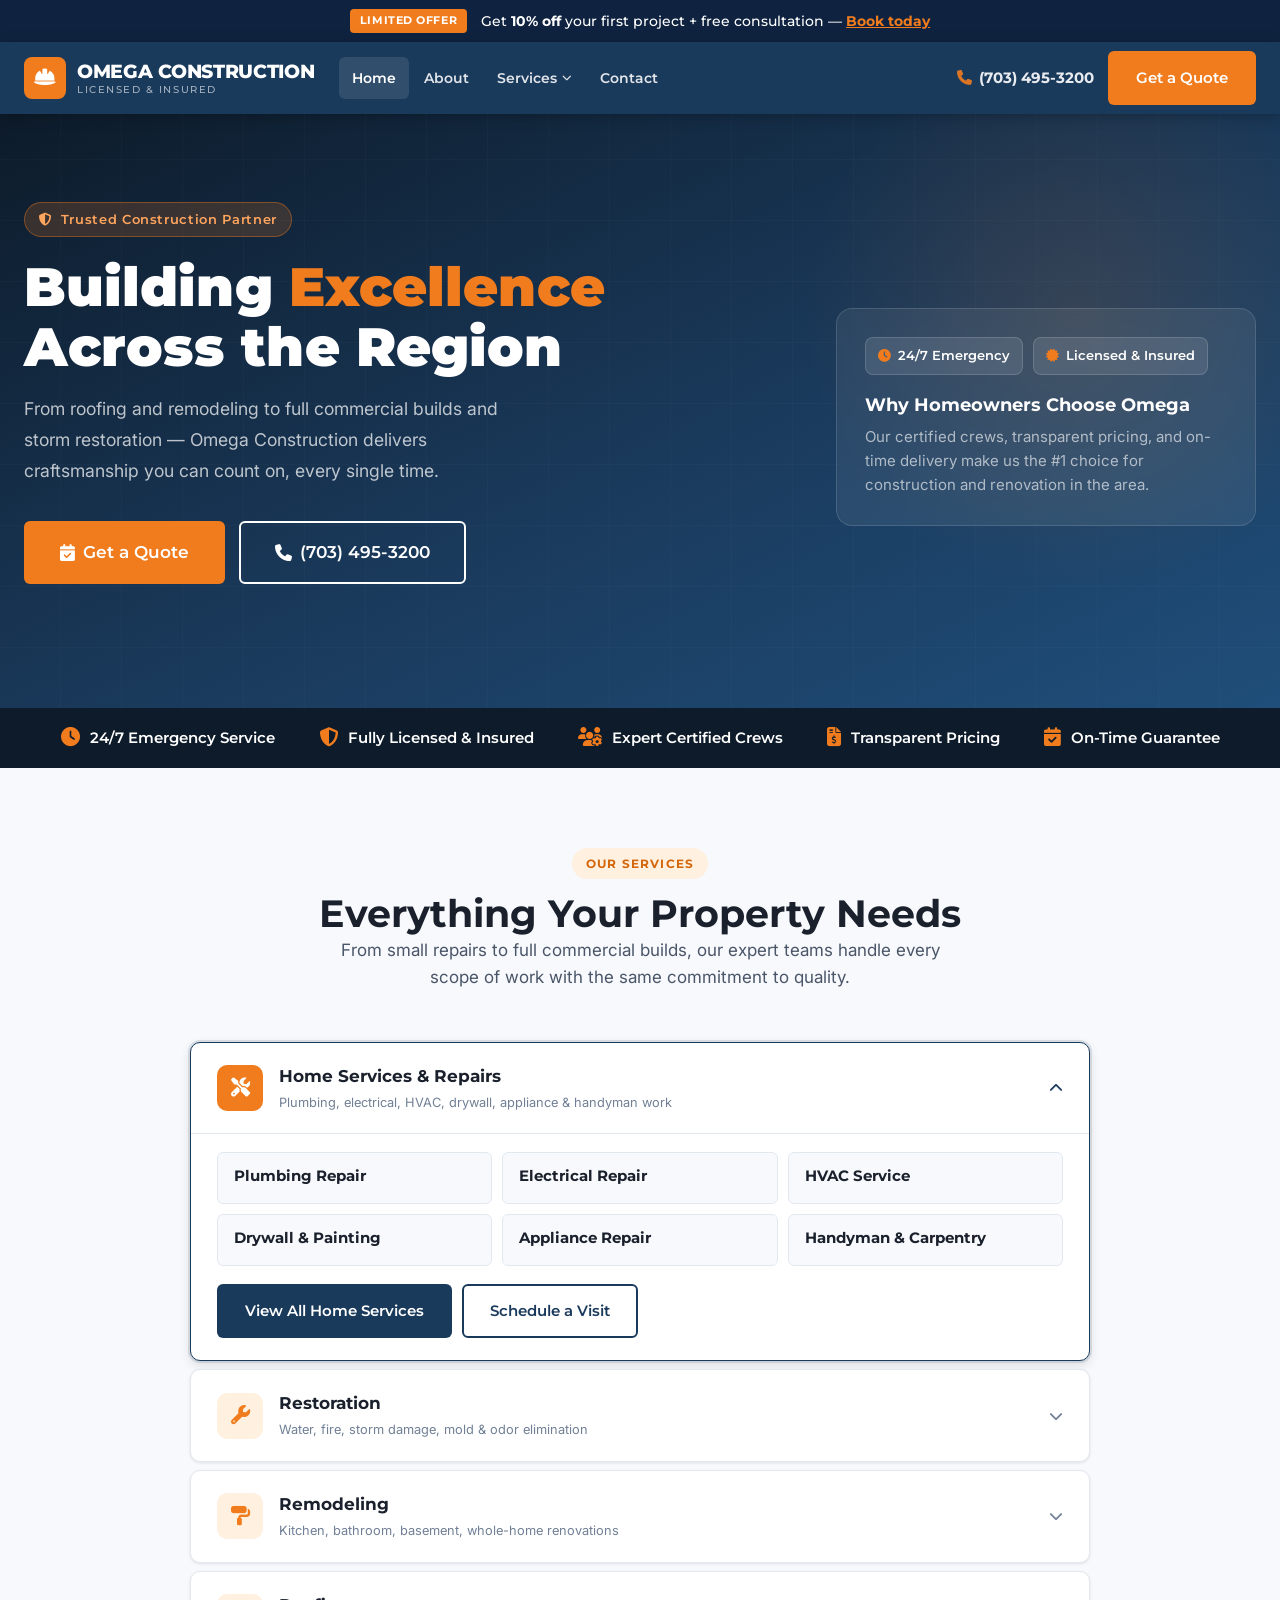
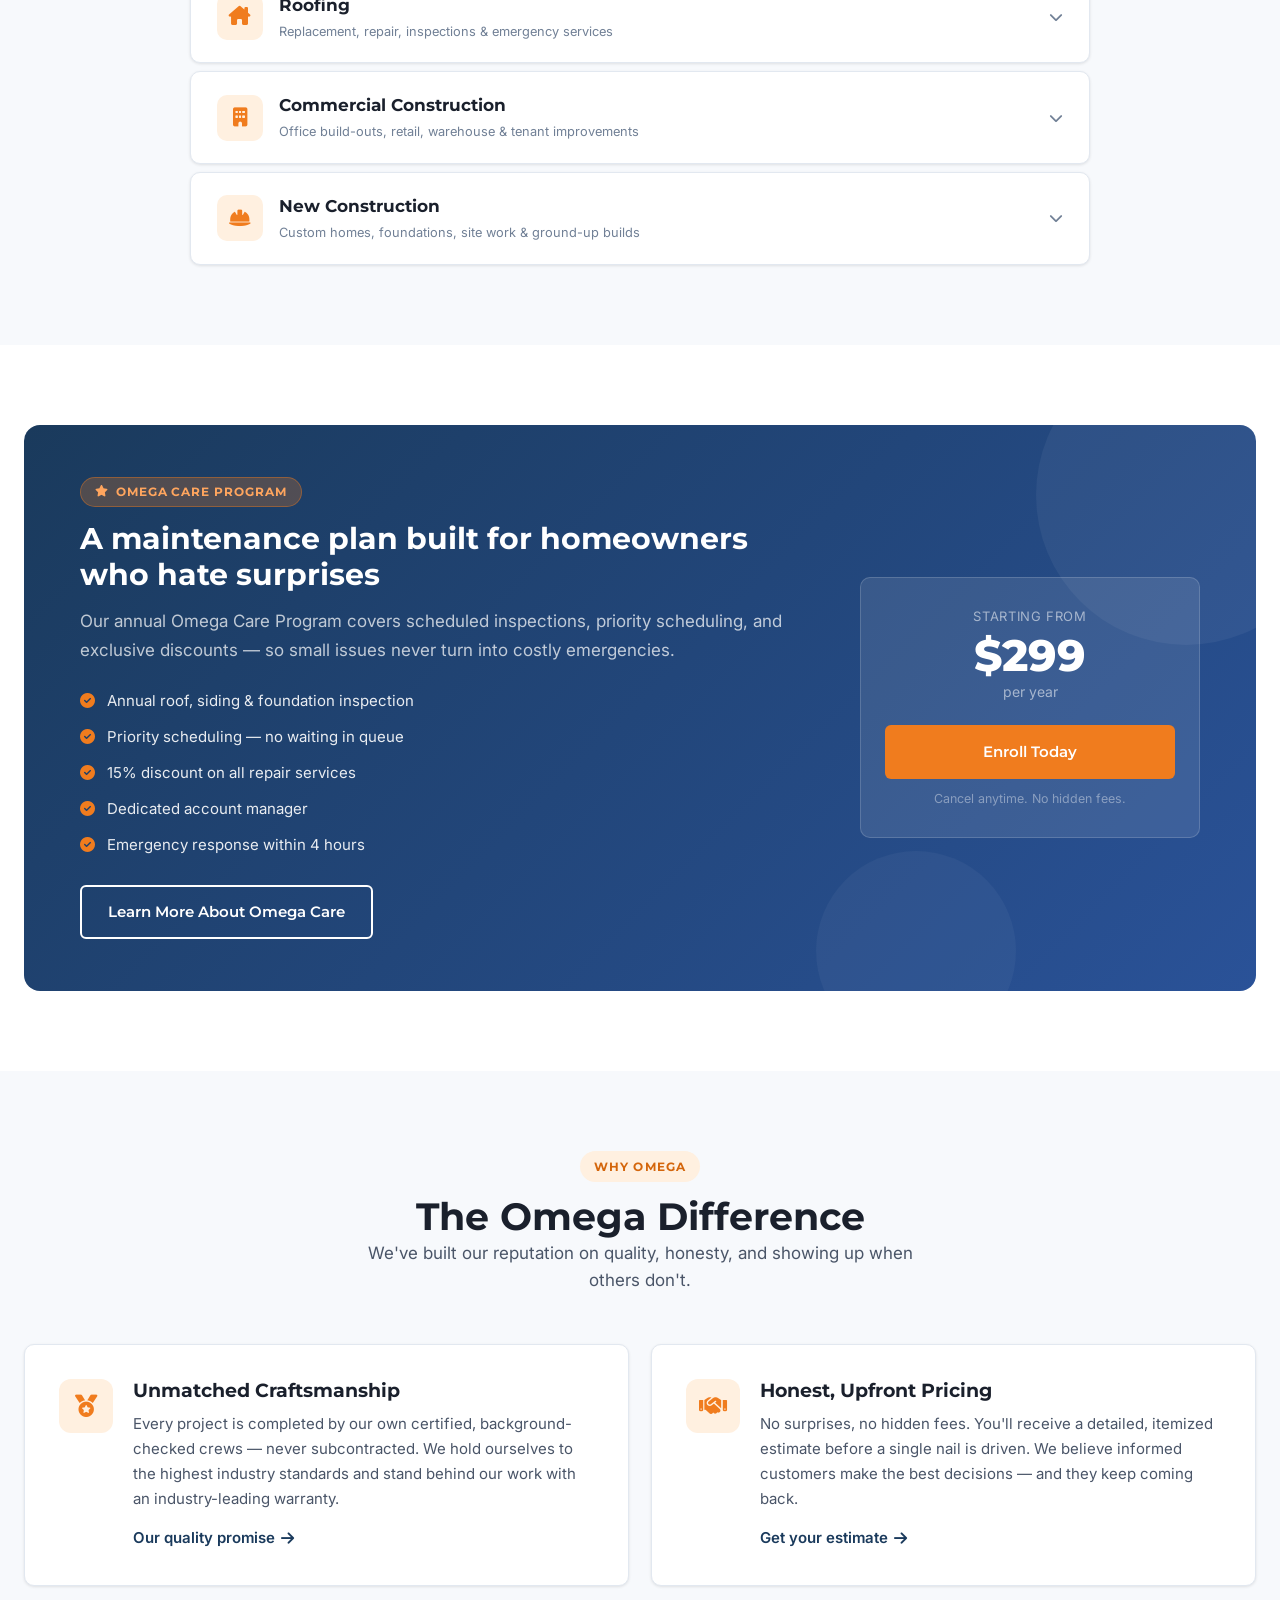
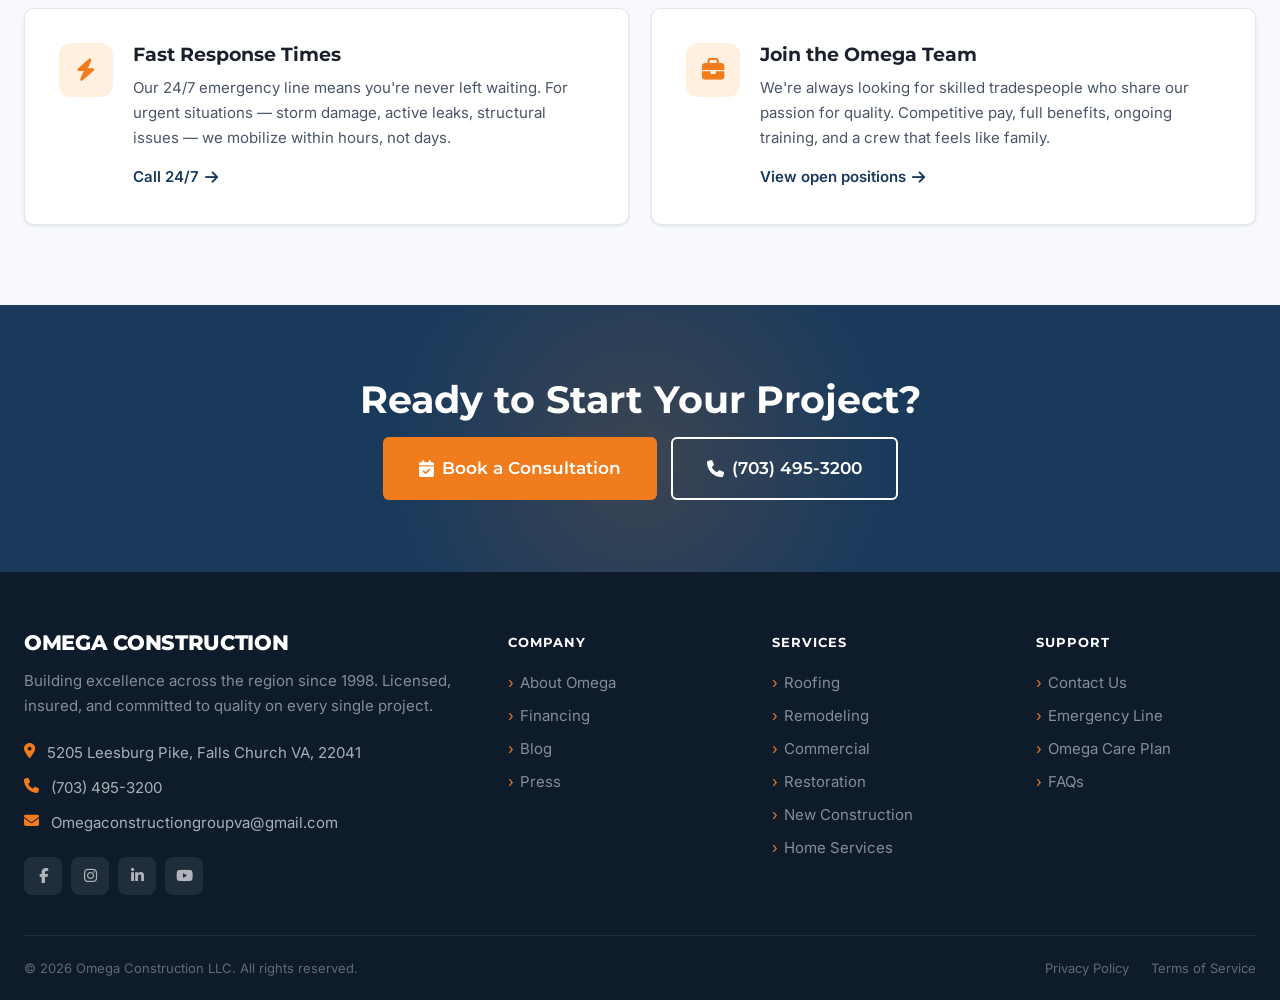
==== commit b1c822a1: "Update services" ====
--- a/index.html
+++ b/index.html
@@ -8,6 +8,7 @@
       name="description"
       content="Omega Construction delivers expert roofing, remodeling, commercial construction, and restoration services. Licensed, insured, and trusted across the region."
     />
+    <link rel="icon" type="image/svg+xml" href="favicon.svg" />
     <link rel="stylesheet" href="css/style.css" />
     <link
       rel="stylesheet"
@@ -81,6 +82,13 @@
                       >New Construction</a
                     >
                   </li>
+                  <li>
+                    <a href="home-services.html"
+                      ><span class="dd-icon"
+                        ><i class="fas fa-screwdriver-wrench"></i></span
+                      >Home Services</a
+                    >
+                  </li>
                 </ul>
               </li>
               <li><a href="contact.html">Contact</a></li>
@@ -115,6 +123,7 @@
               <li><a href="commercial.html">Commercial</a></li>
               <li><a href="restoration.html">Restoration</a></li>
               <li><a href="new-construction.html">New Construction</a></li>
+              <li><a href="home-services.html">Home Services</a></li>
             </ul>
           </li>
           <li><a href="contact.html">Contact</a></li>
@@ -215,8 +224,140 @@
         </div>
 
         <div class="accordion-wrap">
+          <!-- Home Services -->
+          <div class="acc-item open anim">
+            <div class="acc-header">
+              <div class="acc-icon"><i class="fas fa-screwdriver-wrench"></i></div>
+              <div class="acc-title-wrap">
+                <div class="acc-title">Home Services &amp; Repairs</div>
+                <div class="acc-meta">
+                  Plumbing, electrical, HVAC, drywall, appliance &amp; handyman work
+                </div>
+              </div>
+              <i class="fas fa-chevron-down acc-chevron"></i>
+            </div>
+            <div class="acc-body">
+              <div class="acc-services">
+                <div class="svc-mini">
+                  <h4>Plumbing Repair</h4>
+                </div>
+                <div class="svc-mini">
+                  <h4>Electrical Repair</h4>
+                </div>
+                <div class="svc-mini">
+                  <h4>HVAC Service</h4>
+                </div>
+                <div class="svc-mini">
+                  <h4>Drywall &amp; Painting</h4>
+                </div>
+                <div class="svc-mini">
+                  <h4>Appliance Repair</h4>
+                </div>
+                <div class="svc-mini">
+                  <h4>Handyman &amp; Carpentry</h4>
+                </div>
+              </div>
+              <div class="acc-cta">
+                <a href="home-services.html" class="btn btn-primary"
+                  >View All Home Services</a
+                >
+                <a href="contact.html" class="btn btn-outline-dark"
+                  >Schedule a Visit</a
+                >
+              </div>
+            </div>
+          </div>
+
+          <!-- Restoration -->
+          <div class="acc-item anim d1">
+            <div class="acc-header">
+              <div class="acc-icon"><i class="fas fa-wrench"></i></div>
+              <div class="acc-title-wrap">
+                <div class="acc-title">Restoration</div>
+                <div class="acc-meta">
+                  Water, fire, storm damage, mold &amp; odor elimination
+                </div>
+              </div>
+              <i class="fas fa-chevron-down acc-chevron"></i>
+            </div>
+            <div class="acc-body">
+              <div class="acc-services">
+                <div class="svc-mini">
+                  <h4>Water Damage Restoration</h4>
+                </div>
+                <div class="svc-mini">
+                  <h4>Fire &amp; Smoke Damage</h4>
+                </div>
+                <div class="svc-mini">
+                  <h4>Storm Damage Repair</h4>
+                </div>
+                <div class="svc-mini">
+                  <h4>Mold Remediation</h4>
+                </div>
+                <div class="svc-mini">
+                  <h4>Odor Elimination (Ozone)</h4>
+                </div>
+                <div class="svc-mini">
+                  <h4>Structural Repairs</h4>
+                </div>
+              </div>
+              <div class="acc-cta">
+                <a href="restoration.html" class="btn btn-primary"
+                  >View Restoration Services</a
+                >
+                <a href="contact.html" class="btn btn-outline-dark"
+                  >Emergency Line</a
+                >
+              </div>
+            </div>
+          </div>
+
+          <!-- Remodeling -->
+          <div class="acc-item anim d2">
+            <div class="acc-header">
+              <div class="acc-icon"><i class="fas fa-paint-roller"></i></div>
+              <div class="acc-title-wrap">
+                <div class="acc-title">Remodeling</div>
+                <div class="acc-meta">
+                  Kitchen, bathroom, basement, whole-home renovations
+                </div>
+              </div>
+              <i class="fas fa-chevron-down acc-chevron"></i>
+            </div>
+            <div class="acc-body">
+              <div class="acc-services">
+                <div class="svc-mini">
+                  <h4>Kitchen Remodel</h4>
+                </div>
+                <div class="svc-mini">
+                  <h4>Bathroom Remodel</h4>
+                </div>
+                <div class="svc-mini">
+                  <h4>Basement Finishing</h4>
+                </div>
+                <div class="svc-mini">
+                  <h4>Home Addition</h4>
+                </div>
+                <div class="svc-mini">
+                  <h4>Flooring Installation</h4>
+                </div>
+                <div class="svc-mini">
+                  <h4>Deck &amp; Patio Build</h4>
+                </div>
+              </div>
+              <div class="acc-cta">
+                <a href="remodeling.html" class="btn btn-primary"
+                  >View All Remodeling Services</a
+                >
+                <a href="contact.html" class="btn btn-outline-dark"
+                  >Get a Quote</a
+                >
+              </div>
+            </div>
+          </div>
+
           <!-- Roofing -->
-          <div class="acc-item open anim">
+          <div class="acc-item anim d3">
             <div class="acc-header">
               <div class="acc-icon"><i class="fas fa-house-chimney"></i></div>
               <div class="acc-title-wrap">
@@ -259,52 +400,8 @@
             </div>
           </div>
 
-          <!-- Remodeling -->
-          <div class="acc-item anim d1">
-            <div class="acc-header">
-              <div class="acc-icon"><i class="fas fa-paint-roller"></i></div>
-              <div class="acc-title-wrap">
-                <div class="acc-title">Remodeling</div>
-                <div class="acc-meta">
-                  Kitchen, bathroom, basement, whole-home renovations
-                </div>
-              </div>
-              <i class="fas fa-chevron-down acc-chevron"></i>
-            </div>
-            <div class="acc-body">
-              <div class="acc-services">
-                <div class="svc-mini">
-                  <h4>Kitchen Remodel</h4>
-                </div>
-                <div class="svc-mini">
-                  <h4>Bathroom Remodel</h4>
-                </div>
-                <div class="svc-mini">
-                  <h4>Basement Finishing</h4>
-                </div>
-                <div class="svc-mini">
-                  <h4>Home Addition</h4>
-                </div>
-                <div class="svc-mini">
-                  <h4>Flooring Installation</h4>
-                </div>
-                <div class="svc-mini">
-                  <h4>Deck &amp; Patio Build</h4>
-                </div>
-              </div>
-              <div class="acc-cta">
-                <a href="remodeling.html" class="btn btn-primary"
-                  >View All Remodeling Services</a
-                >
-                <a href="contact.html" class="btn btn-outline-dark"
-                  >Get a Quote</a
-                >
-              </div>
-            </div>
-          </div>
-
           <!-- Commercial -->
-          <div class="acc-item anim d2">
+          <div class="acc-item anim d4">
             <div class="acc-header">
               <div class="acc-icon"><i class="fas fa-building"></i></div>
               <div class="acc-title-wrap">
@@ -342,47 +439,6 @@
                 >
                 <a href="contact.html" class="btn btn-outline-dark"
                   >Request a Bid</a
-                >
-              </div>
-            </div>
-          </div>
-
-          <!-- Restoration -->
-          <div class="acc-item anim d3">
-            <div class="acc-header">
-              <div class="acc-icon"><i class="fas fa-wrench"></i></div>
-              <div class="acc-title-wrap">
-                <div class="acc-title">Restoration</div>
-                <div class="acc-meta">
-                  Water, fire, storm damage &amp; mold remediation
-                </div>
-              </div>
-              <i class="fas fa-chevron-down acc-chevron"></i>
-            </div>
-            <div class="acc-body">
-              <div class="acc-services">
-                <div class="svc-mini">
-                  <h4>Water Damage Restoration</h4>
-                </div>
-                <div class="svc-mini">
-                  <h4>Fire &amp; Smoke Damage</h4>
-                </div>
-                <div class="svc-mini">
-                  <h4>Storm Damage Repair</h4>
-                </div>
-                <div class="svc-mini">
-                  <h4>Mold Remediation</h4>
-                </div>
-                <div class="svc-mini">
-                  <h4>Structural Repairs</h4>
-                </div>
-              </div>
-              <div class="acc-cta">
-                <a href="restoration.html" class="btn btn-primary"
-                  >View Restoration Services</a
-                >
-                <a href="contact.html" class="btn btn-outline-dark"
-                  >Emergency Line</a
                 >
               </div>
             </div>
@@ -633,6 +689,7 @@
                 <a href="commercial.html">Commercial</a>
                 <a href="restoration.html">Restoration</a>
                 <a href="new-construction.html">New Construction</a>
+                <a href="home-services.html">Home Services</a>
               </div>
             </div>
 
